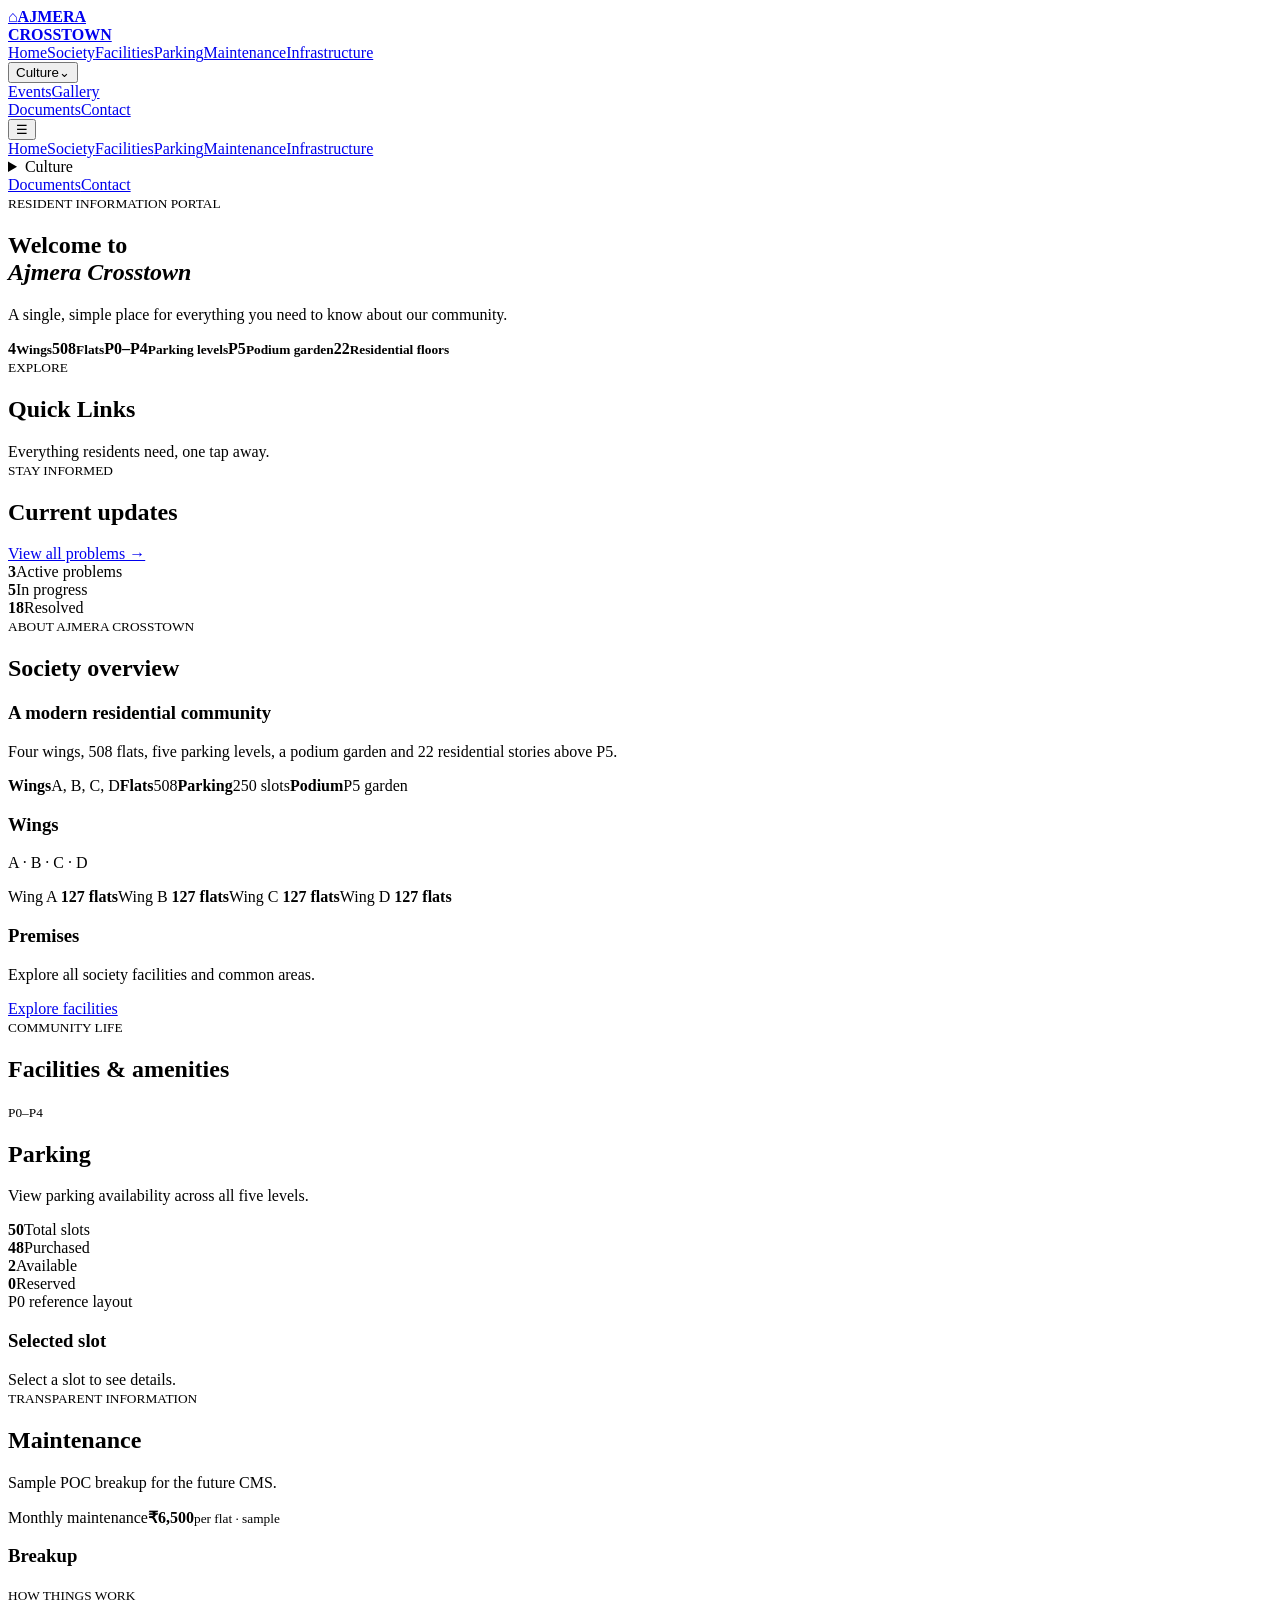
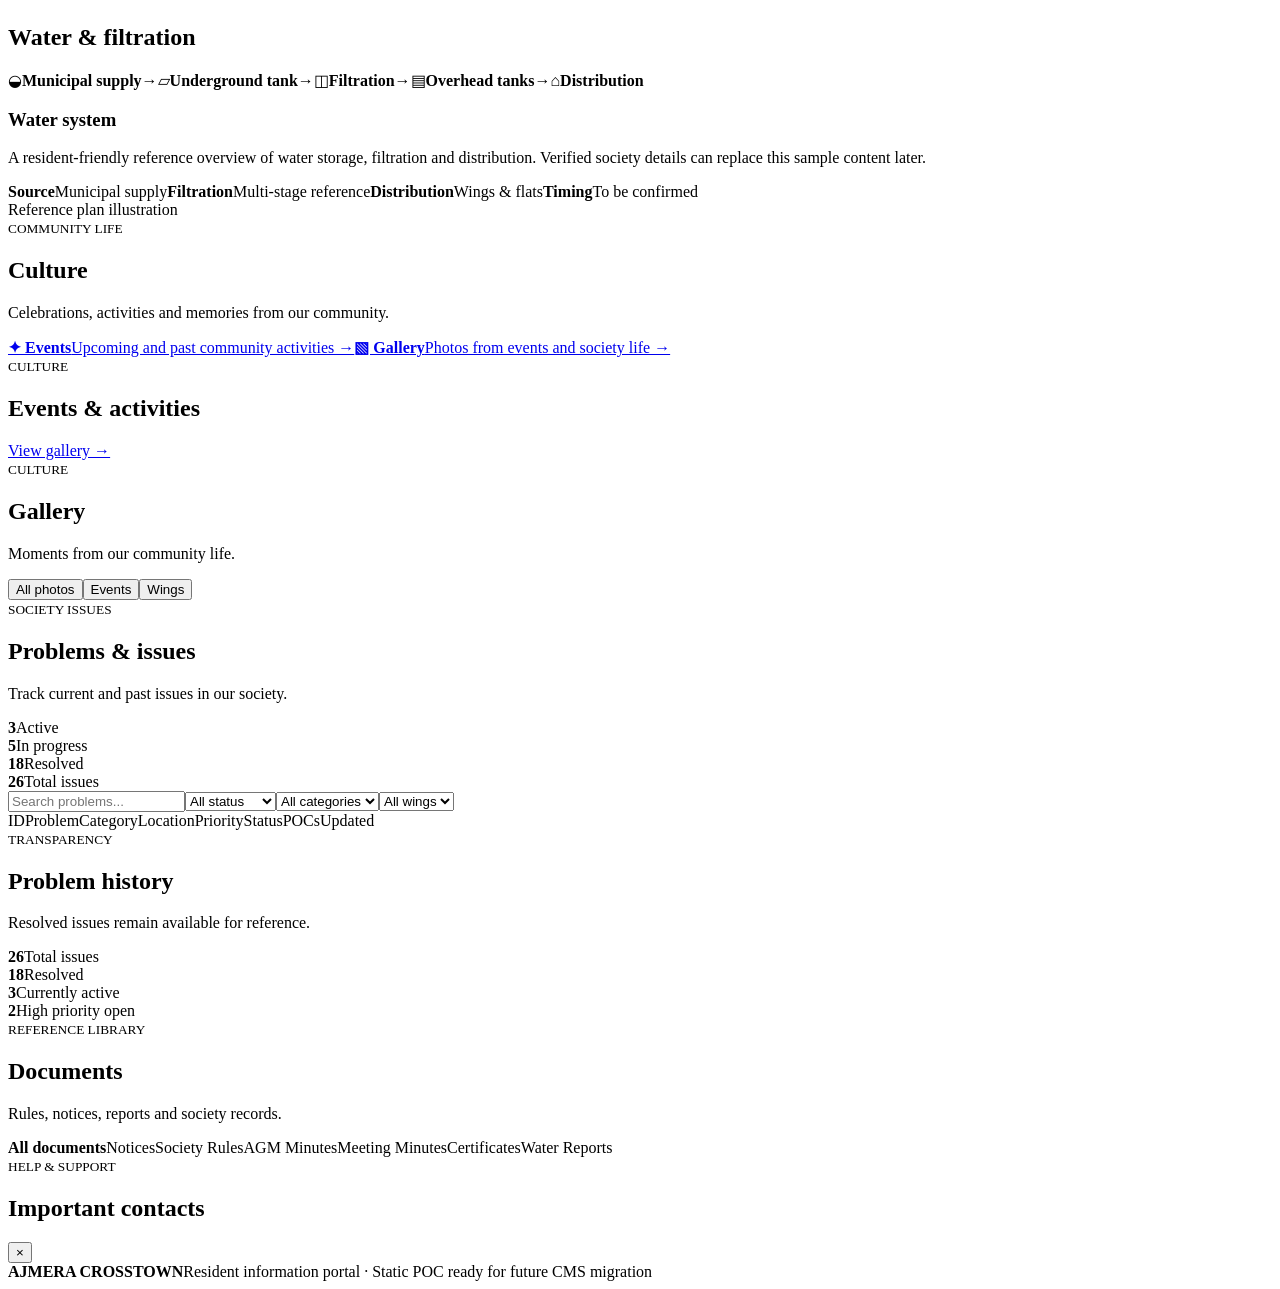
==== index.html @ e67a0674 "feat: add Ajmera Crosstown page structure" ====
<!doctype html><html lang="en"><head><meta charset="utf-8"><meta name="viewport" content="width=device-width,initial-scale=1"><meta name="theme-color" content="#173b73"><meta name="description" content="Ajmera Crosstown resident information portal"><link rel="manifest" href="manifest.webmanifest"><link rel="stylesheet" href="styles.css"><title>Ajmera Crosstown</title></head><body><header><div class="nav"><a class="brand" href="#home"><span>⌂</span><b>AJMERA<br><strong>CROSSTOWN</strong></b></a><nav><a href="#home">Home</a><a href="#society">Society</a><a href="#facilities">Facilities</a><a href="#parking">Parking</a><a href="#maintenance">Maintenance</a><a href="#infrastructure">Infrastructure</a><div class="drop"><button>Culture⌄</button><div><a href="#events">Events</a><a href="#gallery">Gallery</a></div></div><a href="#documents">Documents</a><a href="#contacts">Contact</a></nav><button id="installBtn" hidden>⇩</button><button id="menuBtn">☰</button></div><div id="mobileMenu" class="mobile"><a href="#home">Home</a><a href="#society">Society</a><a href="#facilities">Facilities</a><a href="#parking">Parking</a><a href="#maintenance">Maintenance</a><a href="#infrastructure">Infrastructure</a><details><summary>Culture</summary><a href="#events">Events</a><a href="#gallery">Gallery</a></details><a href="#documents">Documents</a><a href="#contacts">Contact</a></div></header><main><section id="home" class="hero wrap"><div><small>RESIDENT INFORMATION PORTAL</small><h1>Welcome to<br><em>Ajmera Crosstown</em></h1><p>A single, simple place for everything you need to know about our community.</p><div class="stats"><b>4<small>Wings</small></b><b>508<small>Flats</small></b><b>P0–P4<small>Parking levels</small></b><b>P5<small>Podium garden</small></b><b>22<small>Residential floors</small></b></div></div><div class="hero-art"><i></i><i></i><i></i></div></section><section class="wrap"><div class="head"><div><small>EXPLORE</small><h2>Quick Links</h2></div><span>Everything residents need, one tap away.</span></div><div id="quickLinks" class="grid4"></div></section><section class="wrap"><div class="head"><div><small>STAY INFORMED</small><h2>Current updates</h2></div><a href="#problems">View all problems →</a></div><div class="updates"><div class="summary"><div class="red"><b>3</b><span>Active problems</span></div><div class="amber"><b>5</b><span>In progress</span></div><div class="green"><b>18</b><span>Resolved</span></div></div><div id="homeUpdates"></div></div></section><section id="society" class="wrap"><div class="head"><div><small>ABOUT AJMERA CROSSTOWN</small><h2>Society overview</h2></div></div><div class="two"><article class="card big"><div class="building-art"><i></i><i></i><i></i></div><div><h3>A modern residential community</h3><p>Four wings, 508 flats, five parking levels, a podium garden and 22 residential stories above P5.</p><div class="facts"><span><b>Wings</b>A, B, C, D</span><span><b>Flats</b>508</span><span><b>Parking</b>250 slots</span><span><b>Podium</b>P5 garden</span></div></div></article><div class="stack"><article class="card"><h3>Wings</h3><p>A · B · C · D</p><div class="list"><span>Wing A <b>127 flats</b></span><span>Wing B <b>127 flats</b></span><span>Wing C <b>127 flats</b></span><span>Wing D <b>127 flats</b></span></div></article><article class="card"><h3>Premises</h3><p>Explore all society facilities and common areas.</p><a class="btn" href="#facilities">Explore facilities</a></article></div></div></section><section id="facilities" class="tint"><div class="wrap"><div class="head"><div><small>COMMUNITY LIFE</small><h2>Facilities & amenities</h2></div></div><div id="facilitiesGrid" class="grid4"></div></div></section><section id="parking" class="wrap"><div class="head"><div><small>P0–P4</small><h2>Parking</h2><p>View parking availability across all five levels.</p></div></div><div id="parkingTabs" class="tabs"></div><div class="parking-stats"><div><b>50</b><span>Total slots</span></div><div><b>48</b><span>Purchased</span></div><div><b>2</b><span>Available</span></div><div><b>0</b><span>Reserved</span></div></div><div class="parking"><div id="slotGrid" class="slots"></div><div class="stack"><div class="parking-map">P0 reference layout</div><article class="card"><h3>Selected slot</h3><div id="slotDetails">Select a slot to see details.</div></article></div></div></section><section id="maintenance" class="tint"><div class="wrap"><div class="head"><div><small>TRANSPARENT INFORMATION</small><h2>Maintenance</h2><p>Sample POC breakup for the future CMS.</p></div></div><div class="maintenance"><div class="total"><span>Monthly maintenance</span><b>₹6,500</b><small>per flat · sample</small></div><article class="card"><h3>Breakup</h3><div id="breakupList" class="list"></div></article></div></div></section><section id="infrastructure" class="wrap"><div class="head"><div><small>HOW THINGS WORK</small><h2>Water & filtration</h2></div></div><article class="card"><div class="flow"><span>◒<b>Municipal supply</b></span>→<span>▱<b>Underground tank</b></span>→<span>◫<b>Filtration</b></span>→<span>▤<b>Overhead tanks</b></span>→<span>⌂<b>Distribution</b></span></div><div class="system"><div><h3>Water system</h3><p>A resident-friendly reference overview of water storage, filtration and distribution. Verified society details can replace this sample content later.</p><div class="facts"><span><b>Source</b>Municipal supply</span><span><b>Filtration</b>Multi-stage reference</span><span><b>Distribution</b>Wings & flats</span><span><b>Timing</b>To be confirmed</span></div></div><div class="filter-art">Reference plan illustration</div></div></article></section><section id="culture" class="tint"><div class="wrap"><div class="head"><div><small>COMMUNITY LIFE</small><h2>Culture</h2><p>Celebrations, activities and memories from our community.</p></div></div><div class="culture"><a class="card" href="#events"><b>✦ Events</b><span>Upcoming and past community activities →</span></a><a class="card" href="#gallery"><b>▧ Gallery</b><span>Photos from events and society life →</span></a></div></div></section><section id="events" class="wrap"><div class="head"><div><small>CULTURE</small><h2>Events & activities</h2></div><a href="#gallery">View gallery →</a></div><div id="eventGrid" class="grid3"></div></section><section id="gallery" class="tint"><div class="wrap"><div class="head"><div><small>CULTURE</small><h2>Gallery</h2><p>Moments from our community life.</p></div></div><div class="tabs"><button class="active">All photos</button><button>Events</button><button>Wings</button></div><div id="galleryGrid" class="grid4"></div></div></section><section id="problems" class="wrap"><div class="head"><div><small>SOCIETY ISSUES</small><h2>Problems & issues</h2><p>Track current and past issues in our society.</p></div></div><div class="problem-stats"><div class="red"><b>3</b><span>Active</span></div><div class="amber"><b>5</b><span>In progress</span></div><div class="green"><b>18</b><span>Resolved</span></div><div class="blue"><b>26</b><span>Total issues</span></div></div><div class="filters"><input id="problemSearch" placeholder="Search problems..."><select id="statusFilter"><option>All status</option><option>Active</option><option>In Progress</option><option>Waiting</option><option>Resolved</option></select><select id="categoryFilter"><option>All categories</option><option>Water</option><option>Civil</option><option>Lift</option><option>Electrical</option><option>Garden</option><option>Facilities</option><option>Security</option><option>Cleaning</option><option>Fire Safety</option></select><select><option>All wings</option><option>Wing A</option><option>Wing B</option><option>Wing C</option><option>Wing D</option></select></div><div class="problem-table"><div class="table-head"><span>ID</span><span>Problem</span><span>Category</span><span>Location</span><span>Priority</span><span>Status</span><span>POCs</span><span>Updated</span></div><div id="problemRows"></div></div></section><section class="history"><div class="wrap"><small>TRANSPARENCY</small><h2>Problem history</h2><p>Resolved issues remain available for reference.</p><div class="history-grid"><div><b>26</b><span>Total issues</span></div><div><b>18</b><span>Resolved</span></div><div><b>3</b><span>Currently active</span></div><div><b>2</b><span>High priority open</span></div></div></div></section><section id="documents" class="tint"><div class="wrap"><div class="head"><div><small>REFERENCE LIBRARY</small><h2>Documents</h2><p>Rules, notices, reports and society records.</p></div></div><div class="docs"><aside class="card"><b>All documents</b><span>Notices</span><span>Society Rules</span><span>AGM Minutes</span><span>Meeting Minutes</span><span>Certificates</span><span>Water Reports</span></aside><div id="docList" class="card"></div></div></div></section><section id="contacts" class="wrap"><div class="head"><div><small>HELP & SUPPORT</small><h2>Important contacts</h2></div></div><div id="contactGrid" class="grid3"></div></section></main><div id="problemModal" class="modal"><div class="modal-card"><button id="modalClose">×</button><div id="modalContent"></div></div></div><footer><b>AJMERA CROSSTOWN</b><span>Resident information portal · Static POC ready for future CMS migration</span></footer><script src="data.js"></script><script src="app.js"></script></body></html>
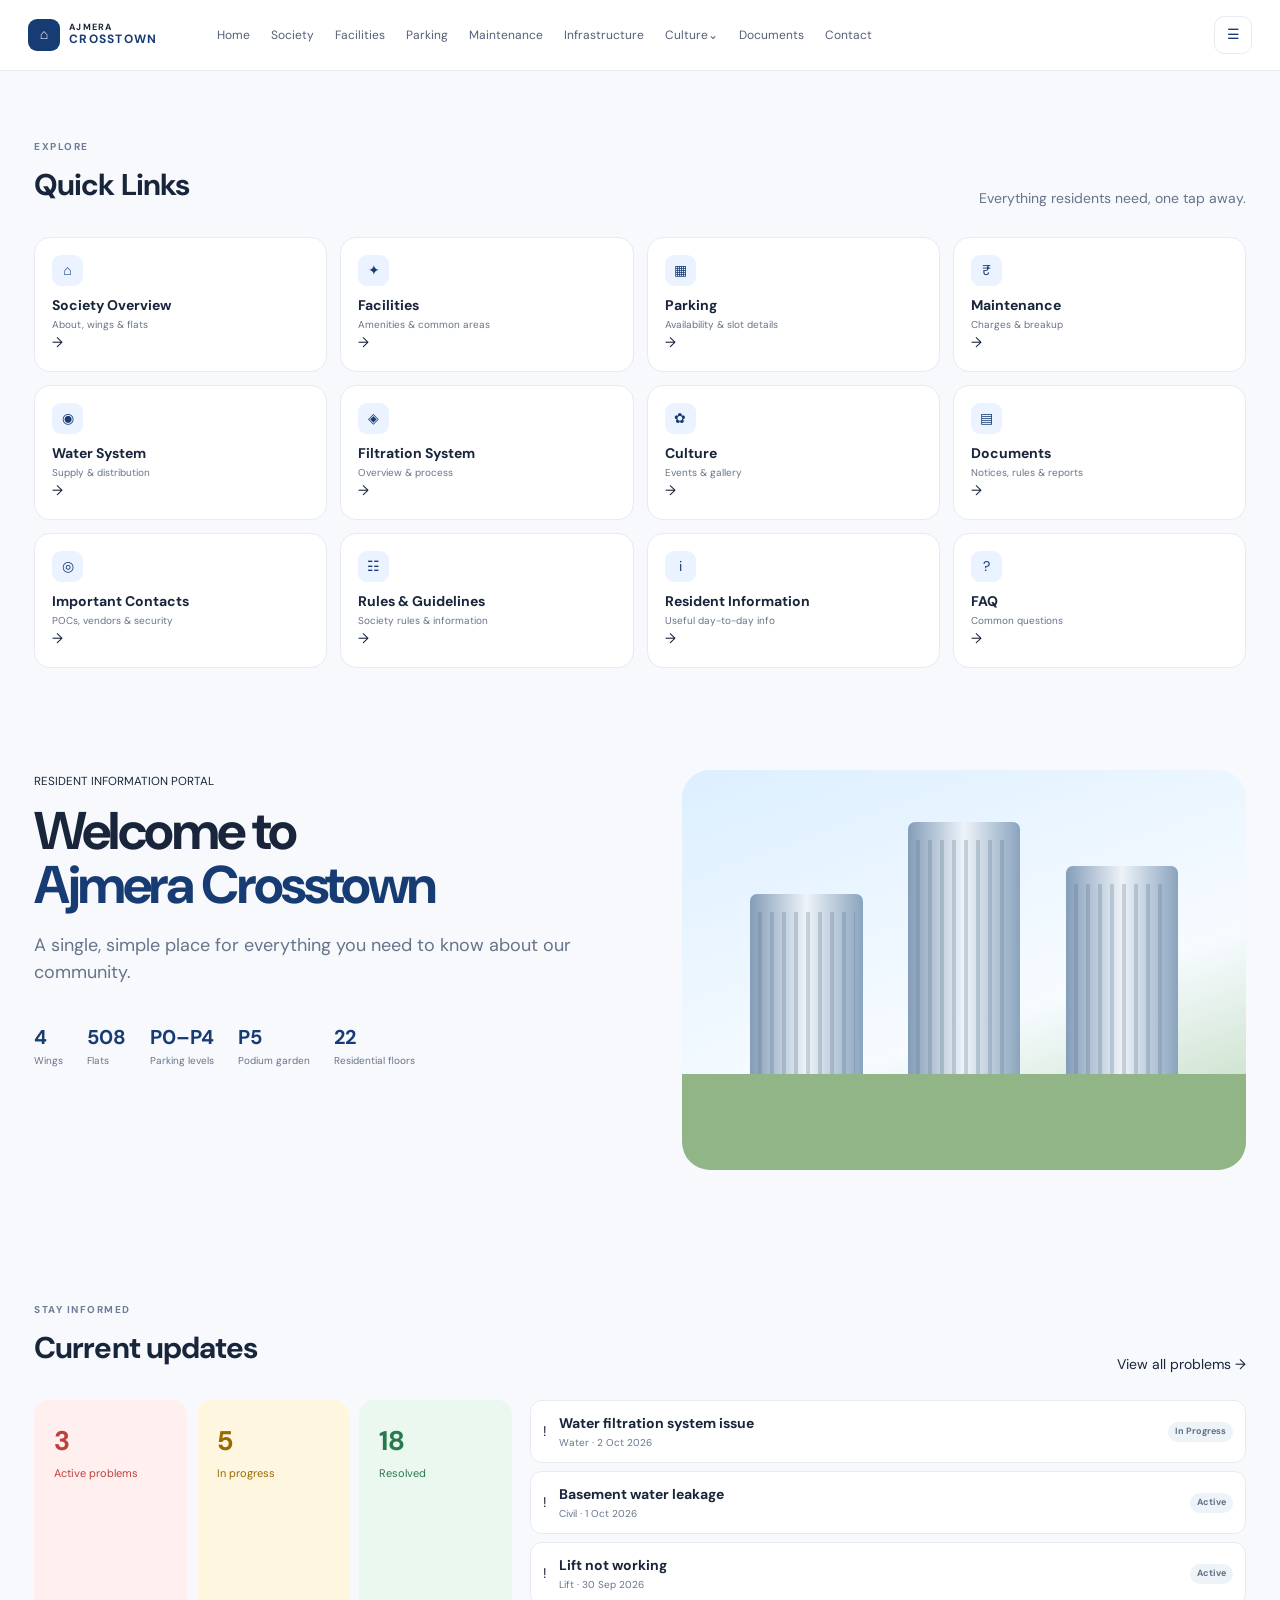
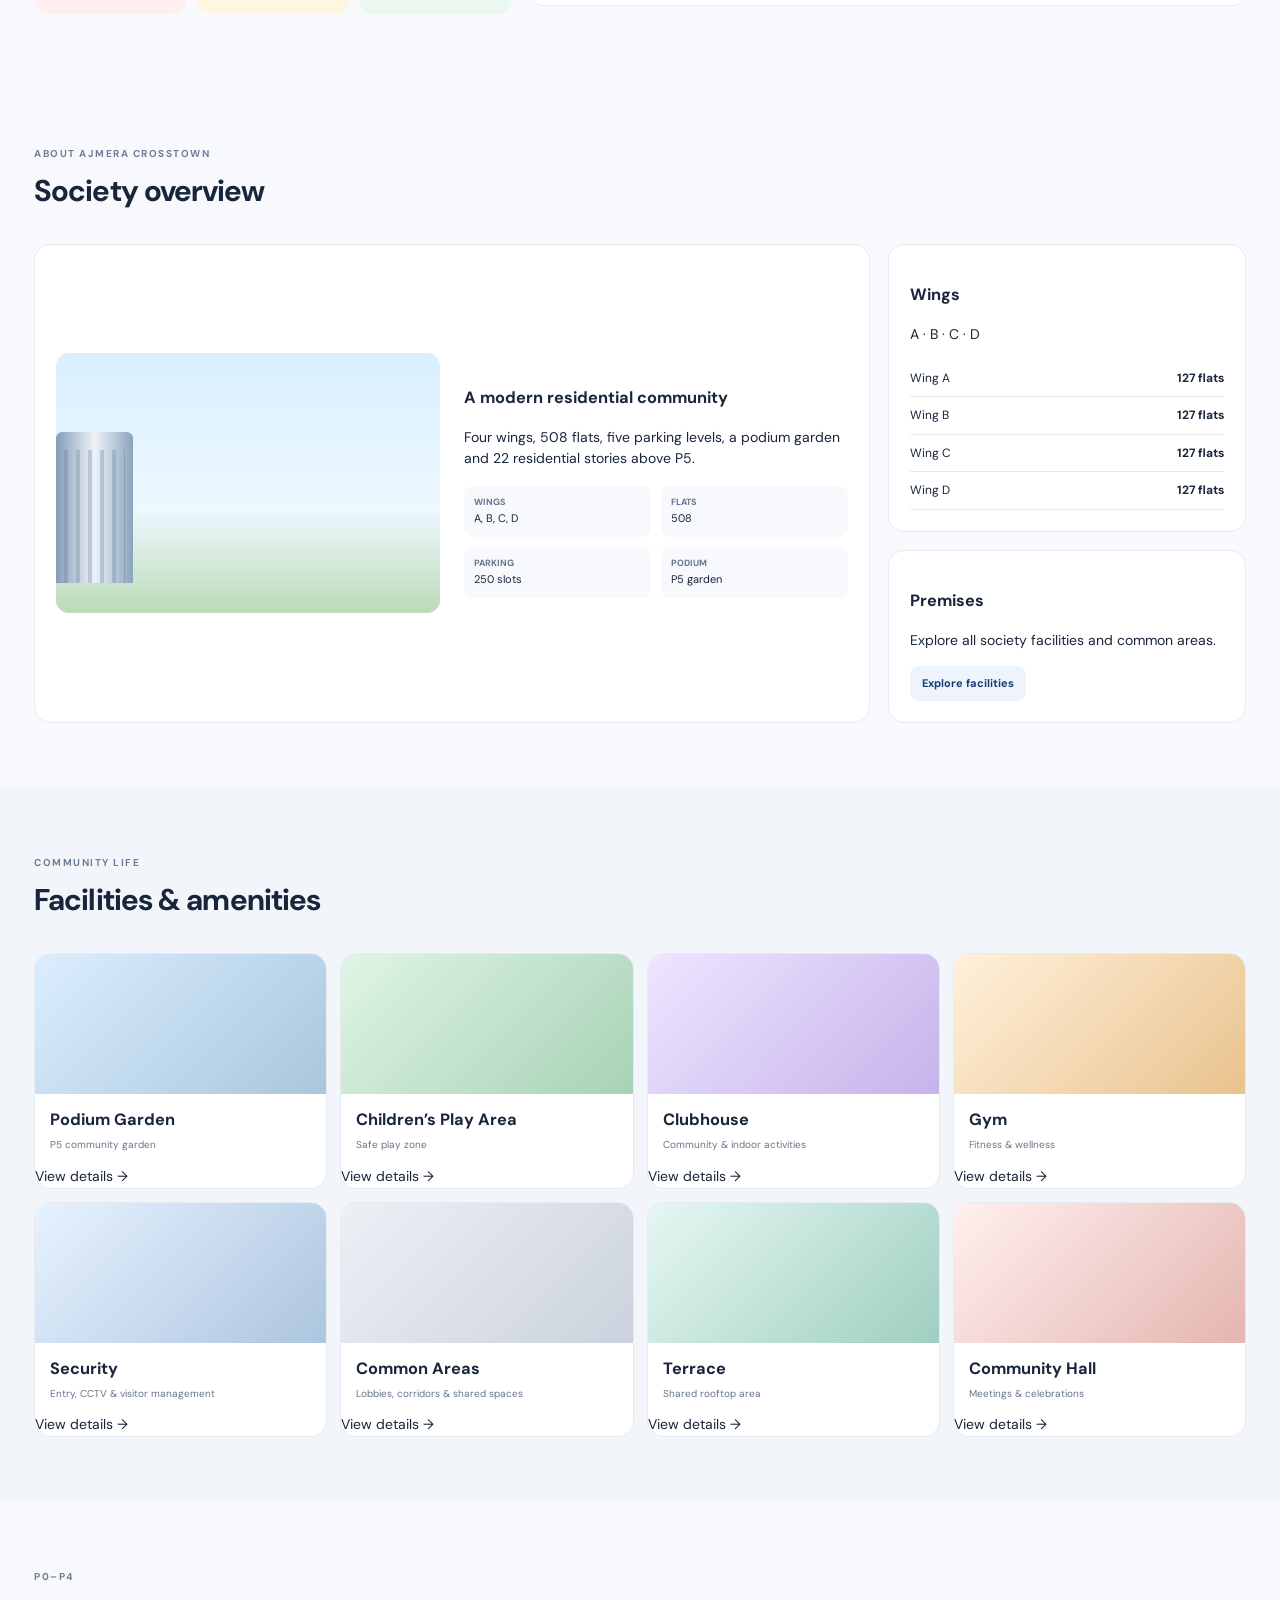
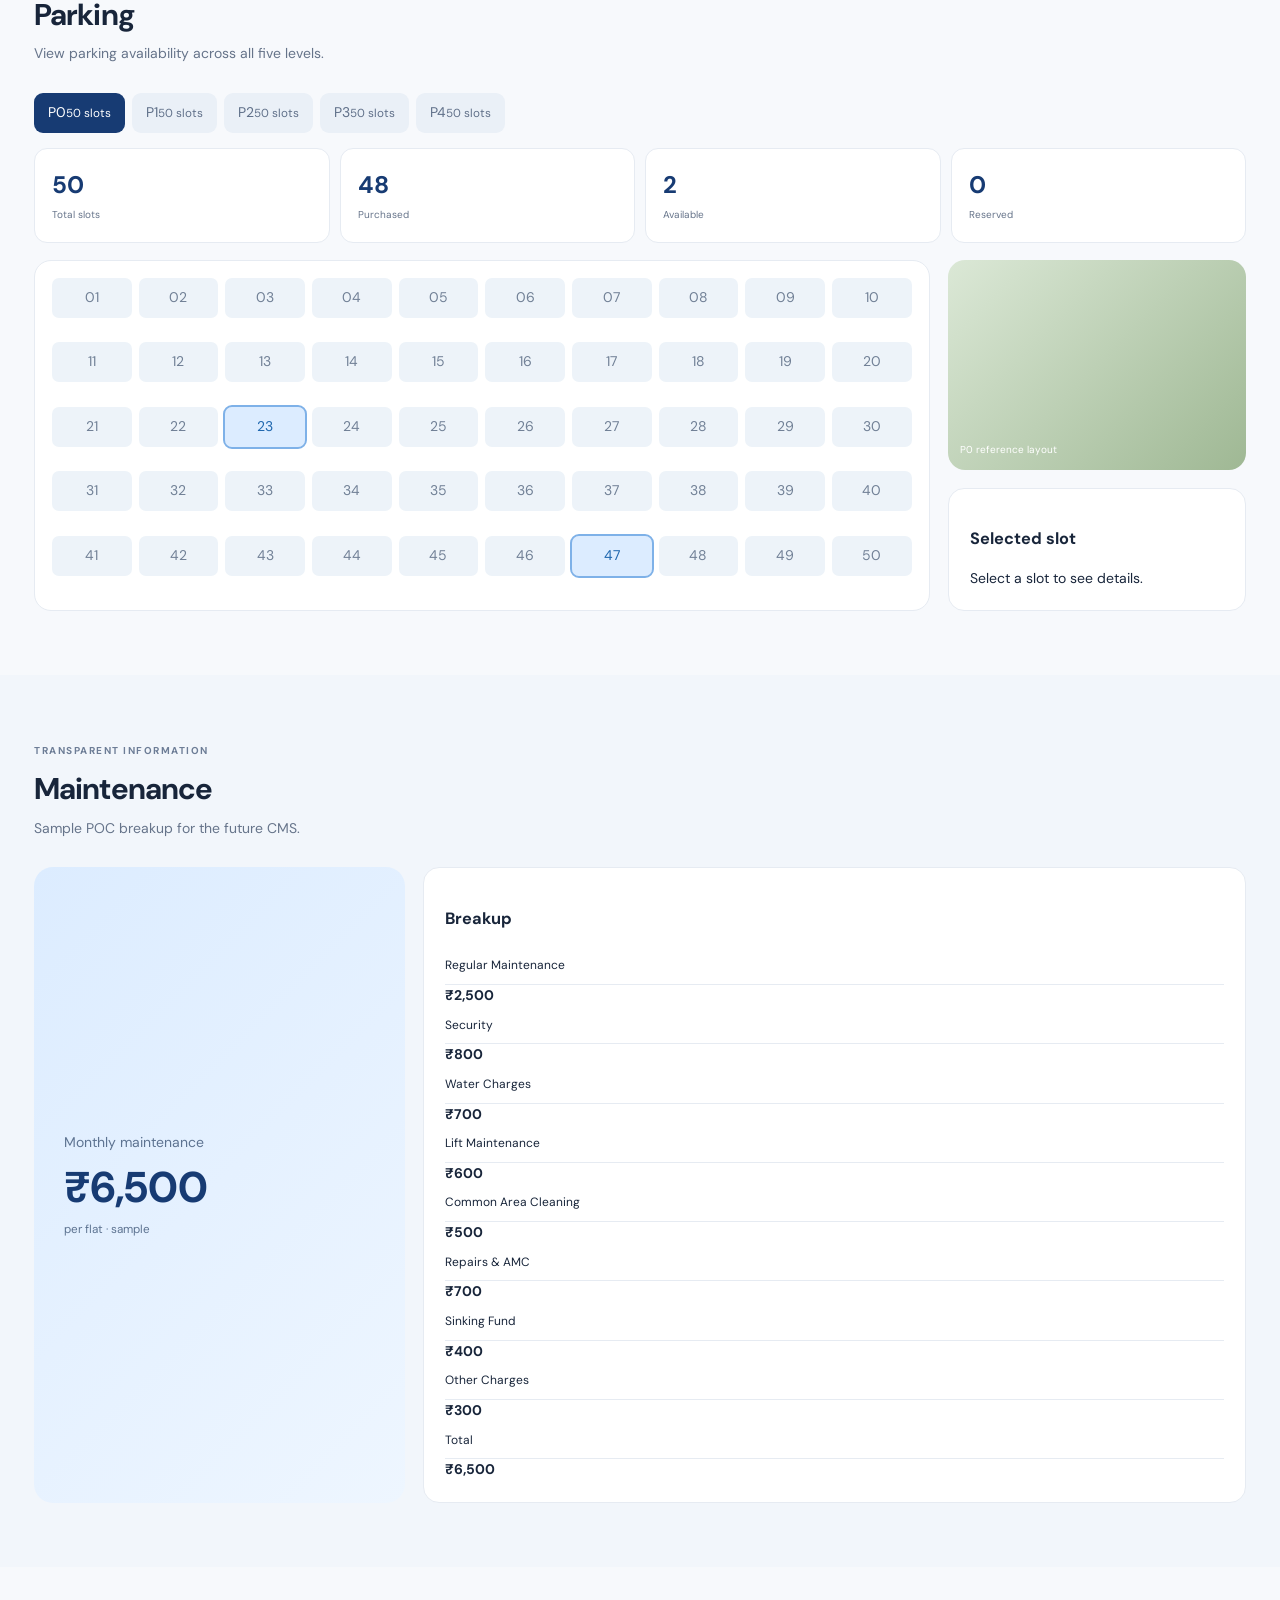
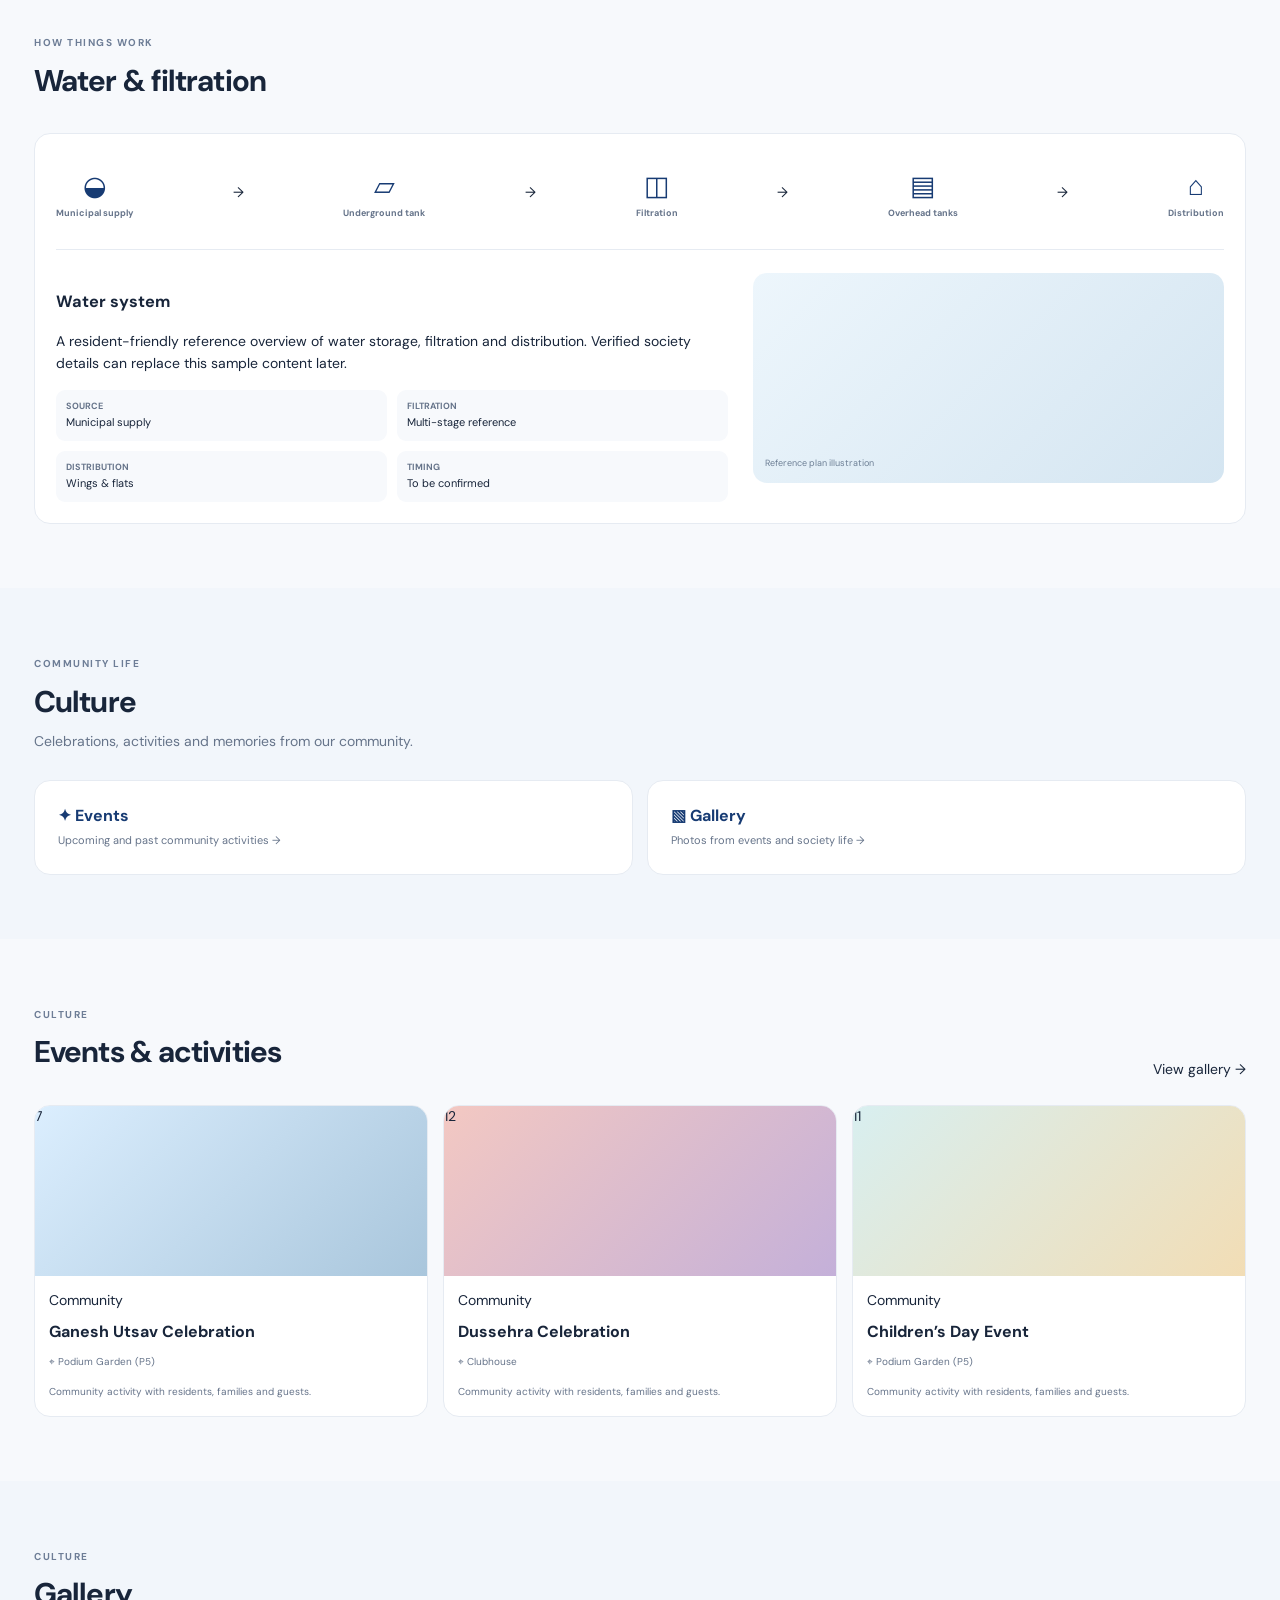
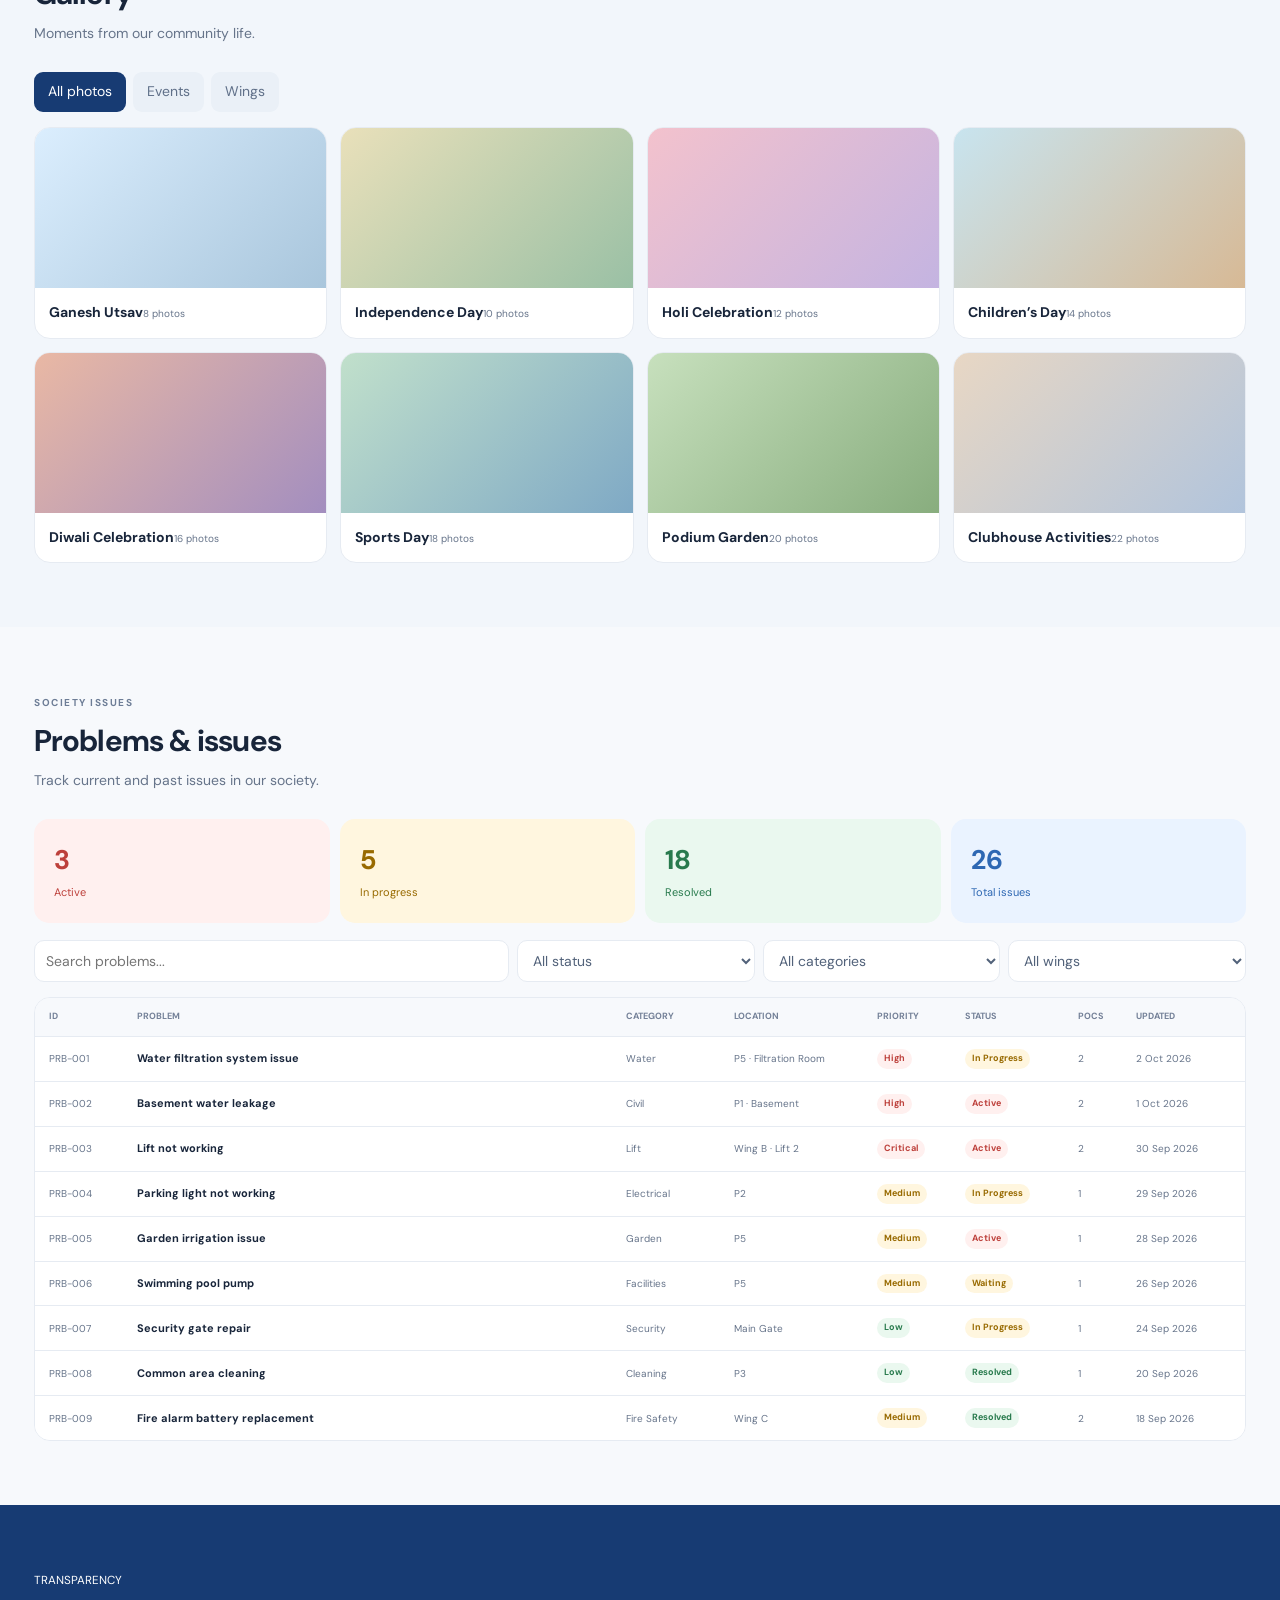
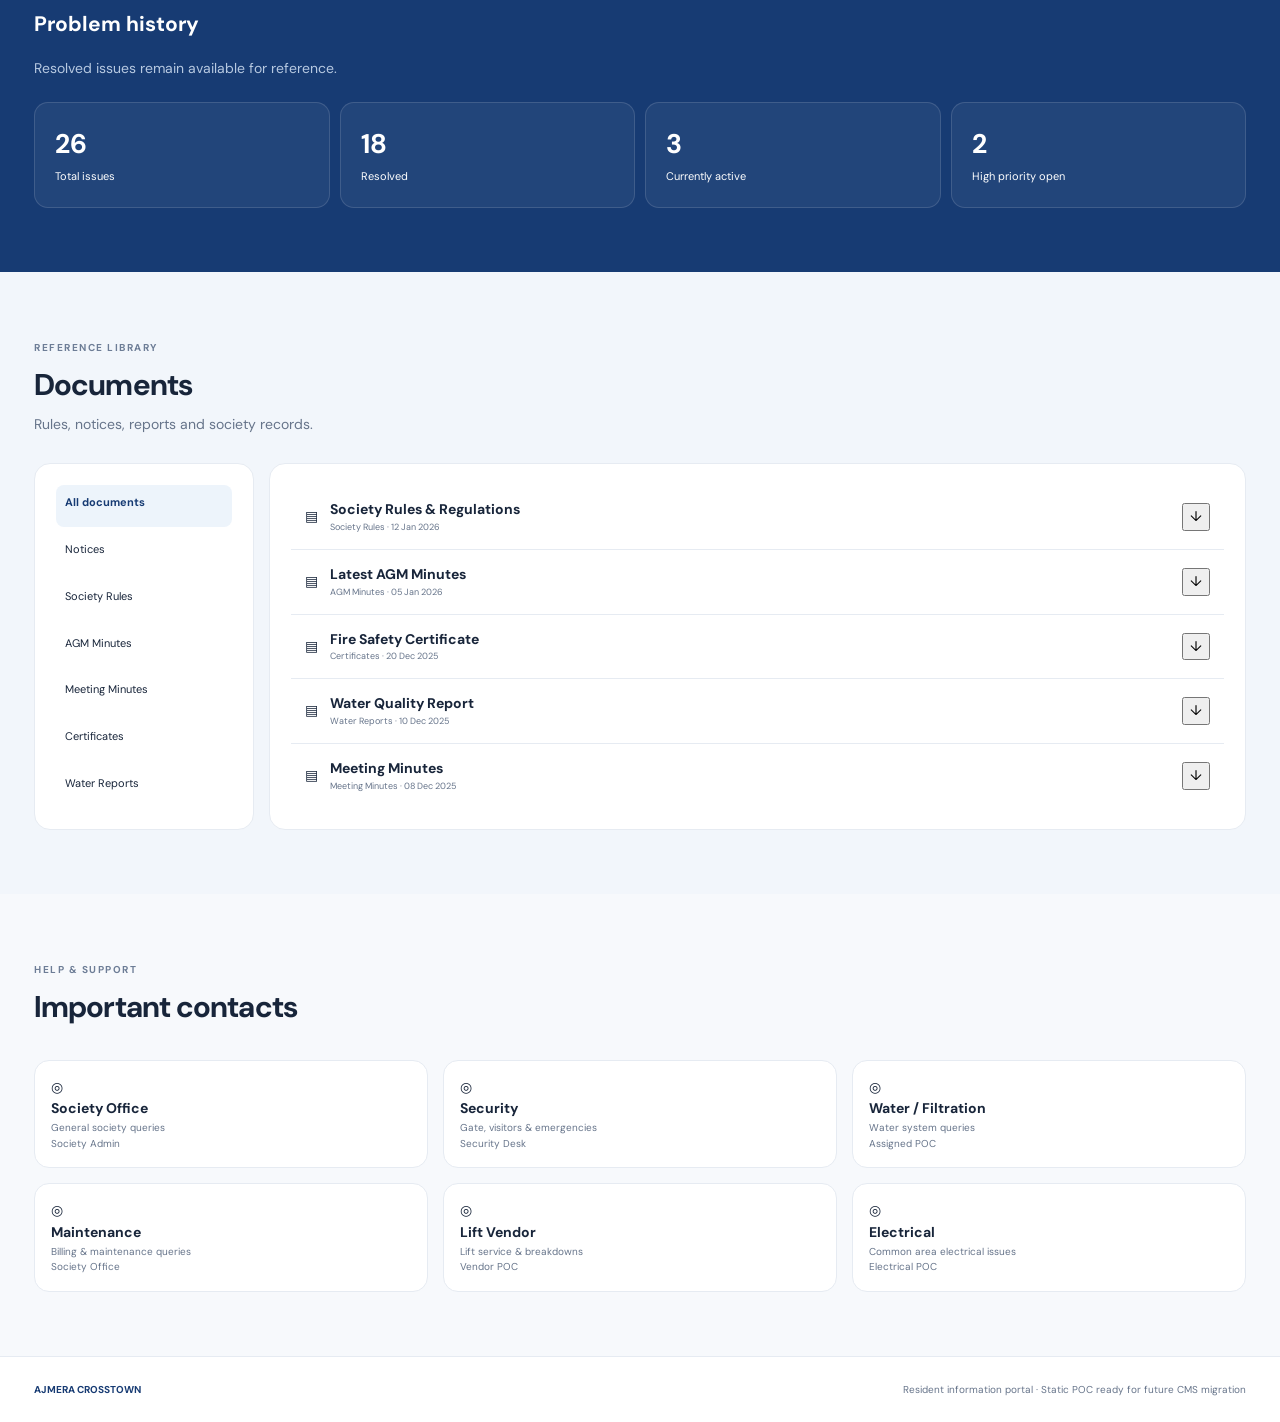
==== commit f4f960fb: "fix: align homepage order with approved wireframe" ====
--- a/index.html
+++ b/index.html
@@ -1 +1 @@
-<!doctype html><html lang="en"><head><meta charset="utf-8"><meta name="viewport" content="width=device-width,initial-scale=1"><meta name="theme-color" content="#173b73"><meta name="description" content="Ajmera Crosstown resident information portal"><link rel="manifest" href="manifest.webmanifest"><link rel="stylesheet" href="styles.css"><title>Ajmera Crosstown</title></head><body><header><div class="nav"><a class="brand" href="#home"><span>⌂</span><b>AJMERA<br><strong>CROSSTOWN</strong></b></a><nav><a href="#home">Home</a><a href="#society">Society</a><a href="#facilities">Facilities</a><a href="#parking">Parking</a><a href="#maintenance">Maintenance</a><a href="#infrastructure">Infrastructure</a><div class="drop"><button>Culture⌄</button><div><a href="#events">Events</a><a href="#gallery">Gallery</a></div></div><a href="#documents">Documents</a><a href="#contacts">Contact</a></nav><button id="installBtn" hidden>⇩</button><button id="menuBtn">☰</button></div><div id="mobileMenu" class="mobile"><a href="#home">Home</a><a href="#society">Society</a><a href="#facilities">Facilities</a><a href="#parking">Parking</a><a href="#maintenance">Maintenance</a><a href="#infrastructure">Infrastructure</a><details><summary>Culture</summary><a href="#events">Events</a><a href="#gallery">Gallery</a></details><a href="#documents">Documents</a><a href="#contacts">Contact</a></div></header><main><section id="home" class="hero wrap"><div><small>RESIDENT INFORMATION PORTAL</small><h1>Welcome to<br><em>Ajmera Crosstown</em></h1><p>A single, simple place for everything you need to know about our community.</p><div class="stats"><b>4<small>Wings</small></b><b>508<small>Flats</small></b><b>P0–P4<small>Parking levels</small></b><b>P5<small>Podium garden</small></b><b>22<small>Residential floors</small></b></div></div><div class="hero-art"><i></i><i></i><i></i></div></section><section class="wrap"><div class="head"><div><small>EXPLORE</small><h2>Quick Links</h2></div><span>Everything residents need, one tap away.</span></div><div id="quickLinks" class="grid4"></div></section><section class="wrap"><div class="head"><div><small>STAY INFORMED</small><h2>Current updates</h2></div><a href="#problems">View all problems →</a></div><div class="updates"><div class="summary"><div class="red"><b>3</b><span>Active problems</span></div><div class="amber"><b>5</b><span>In progress</span></div><div class="green"><b>18</b><span>Resolved</span></div></div><div id="homeUpdates"></div></div></section><section id="society" class="wrap"><div class="head"><div><small>ABOUT AJMERA CROSSTOWN</small><h2>Society overview</h2></div></div><div class="two"><article class="card big"><div class="building-art"><i></i><i></i><i></i></div><div><h3>A modern residential community</h3><p>Four wings, 508 flats, five parking levels, a podium garden and 22 residential stories above P5.</p><div class="facts"><span><b>Wings</b>A, B, C, D</span><span><b>Flats</b>508</span><span><b>Parking</b>250 slots</span><span><b>Podium</b>P5 garden</span></div></div></article><div class="stack"><article class="card"><h3>Wings</h3><p>A · B · C · D</p><div class="list"><span>Wing A <b>127 flats</b></span><span>Wing B <b>127 flats</b></span><span>Wing C <b>127 flats</b></span><span>Wing D <b>127 flats</b></span></div></article><article class="card"><h3>Premises</h3><p>Explore all society facilities and common areas.</p><a class="btn" href="#facilities">Explore facilities</a></article></div></div></section><section id="facilities" class="tint"><div class="wrap"><div class="head"><div><small>COMMUNITY LIFE</small><h2>Facilities & amenities</h2></div></div><div id="facilitiesGrid" class="grid4"></div></div></section><section id="parking" class="wrap"><div class="head"><div><small>P0–P4</small><h2>Parking</h2><p>View parking availability across all five levels.</p></div></div><div id="parkingTabs" class="tabs"></div><div class="parking-stats"><div><b>50</b><span>Total slots</span></div><div><b>48</b><span>Purchased</span></div><div><b>2</b><span>Available</span></div><div><b>0</b><span>Reserved</span></div></div><div class="parking"><div id="slotGrid" class="slots"></div><div class="stack"><div class="parking-map">P0 reference layout</div><article class="card"><h3>Selected slot</h3><div id="slotDetails">Select a slot to see details.</div></article></div></div></section><section id="maintenance" class="tint"><div class="wrap"><div class="head"><div><small>TRANSPARENT INFORMATION</small><h2>Maintenance</h2><p>Sample POC breakup for the future CMS.</p></div></div><div class="maintenance"><div class="total"><span>Monthly maintenance</span><b>₹6,500</b><small>per flat · sample</small></div><article class="card"><h3>Breakup</h3><div id="breakupList" class="list"></div></article></div></div></section><section id="infrastructure" class="wrap"><div class="head"><div><small>HOW THINGS WORK</small><h2>Water & filtration</h2></div></div><article class="card"><div class="flow"><span>◒<b>Municipal supply</b></span>→<span>▱<b>Underground tank</b></span>→<span>◫<b>Filtration</b></span>→<span>▤<b>Overhead tanks</b></span>→<span>⌂<b>Distribution</b></span></div><div class="system"><div><h3>Water system</h3><p>A resident-friendly reference overview of water storage, filtration and distribution. Verified society details can replace this sample content later.</p><div class="facts"><span><b>Source</b>Municipal supply</span><span><b>Filtration</b>Multi-stage reference</span><span><b>Distribution</b>Wings & flats</span><span><b>Timing</b>To be confirmed</span></div></div><div class="filter-art">Reference plan illustration</div></div></article></section><section id="culture" class="tint"><div class="wrap"><div class="head"><div><small>COMMUNITY LIFE</small><h2>Culture</h2><p>Celebrations, activities and memories from our community.</p></div></div><div class="culture"><a class="card" href="#events"><b>✦ Events</b><span>Upcoming and past community activities →</span></a><a class="card" href="#gallery"><b>▧ Gallery</b><span>Photos from events and society life →</span></a></div></div></section><section id="events" class="wrap"><div class="head"><div><small>CULTURE</small><h2>Events & activities</h2></div><a href="#gallery">View gallery →</a></div><div id="eventGrid" class="grid3"></div></section><section id="gallery" class="tint"><div class="wrap"><div class="head"><div><small>CULTURE</small><h2>Gallery</h2><p>Moments from our community life.</p></div></div><div class="tabs"><button class="active">All photos</button><button>Events</button><button>Wings</button></div><div id="galleryGrid" class="grid4"></div></div></section><section id="problems" class="wrap"><div class="head"><div><small>SOCIETY ISSUES</small><h2>Problems & issues</h2><p>Track current and past issues in our society.</p></div></div><div class="problem-stats"><div class="red"><b>3</b><span>Active</span></div><div class="amber"><b>5</b><span>In progress</span></div><div class="green"><b>18</b><span>Resolved</span></div><div class="blue"><b>26</b><span>Total issues</span></div></div><div class="filters"><input id="problemSearch" placeholder="Search problems..."><select id="statusFilter"><option>All status</option><option>Active</option><option>In Progress</option><option>Waiting</option><option>Resolved</option></select><select id="categoryFilter"><option>All categories</option><option>Water</option><option>Civil</option><option>Lift</option><option>Electrical</option><option>Garden</option><option>Facilities</option><option>Security</option><option>Cleaning</option><option>Fire Safety</option></select><select><option>All wings</option><option>Wing A</option><option>Wing B</option><option>Wing C</option><option>Wing D</option></select></div><div class="problem-table"><div class="table-head"><span>ID</span><span>Problem</span><span>Category</span><span>Location</span><span>Priority</span><span>Status</span><span>POCs</span><span>Updated</span></div><div id="problemRows"></div></div></section><section class="history"><div class="wrap"><small>TRANSPARENCY</small><h2>Problem history</h2><p>Resolved issues remain available for reference.</p><div class="history-grid"><div><b>26</b><span>Total issues</span></div><div><b>18</b><span>Resolved</span></div><div><b>3</b><span>Currently active</span></div><div><b>2</b><span>High priority open</span></div></div></div></section><section id="documents" class="tint"><div class="wrap"><div class="head"><div><small>REFERENCE LIBRARY</small><h2>Documents</h2><p>Rules, notices, reports and society records.</p></div></div><div class="docs"><aside class="card"><b>All documents</b><span>Notices</span><span>Society Rules</span><span>AGM Minutes</span><span>Meeting Minutes</span><span>Certificates</span><span>Water Reports</span></aside><div id="docList" class="card"></div></div></div></section><section id="contacts" class="wrap"><div class="head"><div><small>HELP & SUPPORT</small><h2>Important contacts</h2></div></div><div id="contactGrid" class="grid3"></div></section></main><div id="problemModal" class="modal"><div class="modal-card"><button id="modalClose">×</button><div id="modalContent"></div></div></div><footer><b>AJMERA CROSSTOWN</b><span>Resident information portal · Static POC ready for future CMS migration</span></footer><script src="data.js"></script><script src="app.js"></script></body></html>+<!doctype html><html lang="en"><head><meta charset="utf-8"><meta name="viewport" content="width=device-width,initial-scale=1"><meta name="theme-color" content="#173b73"><meta name="description" content="Ajmera Crosstown resident information portal"><link rel="manifest" href="manifest.webmanifest"><link rel="stylesheet" href="styles.css"><title>Ajmera Crosstown</title></head><body><header><div class="nav"><a class="brand" href="#home"><span>⌂</span><b>AJMERA<br><strong>CROSSTOWN</strong></b></a><nav><a href="#home">Home</a><a href="#society">Society</a><a href="#facilities">Facilities</a><a href="#parking">Parking</a><a href="#maintenance">Maintenance</a><a href="#infrastructure">Infrastructure</a><div class="drop"><button>Culture⌄</button><div><a href="#events">Events</a><a href="#gallery">Gallery</a></div></div><a href="#documents">Documents</a><a href="#contacts">Contact</a></nav><button id="installBtn" hidden>⇩</button><button id="menuBtn">☰</button></div><div id="mobileMenu" class="mobile"><a href="#home">Home</a><a href="#society">Society</a><a href="#facilities">Facilities</a><a href="#parking">Parking</a><a href="#maintenance">Maintenance</a><a href="#infrastructure">Infrastructure</a><details><summary>Culture</summary><a href="#events">Events</a><a href="#gallery">Gallery</a></details><a href="#documents">Documents</a><a href="#contacts">Contact</a></div></header><main><section class="wrap"><div class="head"><div><small>EXPLORE</small><h2>Quick Links</h2></div><span>Everything residents need, one tap away.</span></div><div id="quickLinks" class="grid4"></div></section><section id="home" class="hero wrap"><div><small>RESIDENT INFORMATION PORTAL</small><h1>Welcome to<br><em>Ajmera Crosstown</em></h1><p>A single, simple place for everything you need to know about our community.</p><div class="stats"><b>4<small>Wings</small></b><b>508<small>Flats</small></b><b>P0–P4<small>Parking levels</small></b><b>P5<small>Podium garden</small></b><b>22<small>Residential floors</small></b></div></div><div class="hero-art"><i></i><i></i><i></i></div></section><section class="wrap"><div class="head"><div><small>STAY INFORMED</small><h2>Current updates</h2></div><a href="#problems">View all problems →</a></div><div class="updates"><div class="summary"><div class="red"><b>3</b><span>Active problems</span></div><div class="amber"><b>5</b><span>In progress</span></div><div class="green"><b>18</b><span>Resolved</span></div></div><div id="homeUpdates"></div></div></section><section id="society" class="wrap"><div class="head"><div><small>ABOUT AJMERA CROSSTOWN</small><h2>Society overview</h2></div></div><div class="two"><article class="card big"><div class="building-art"><i></i><i></i><i></i></div><div><h3>A modern residential community</h3><p>Four wings, 508 flats, five parking levels, a podium garden and 22 residential stories above P5.</p><div class="facts"><span><b>Wings</b>A, B, C, D</span><span><b>Flats</b>508</span><span><b>Parking</b>250 slots</span><span><b>Podium</b>P5 garden</span></div></div></article><div class="stack"><article class="card"><h3>Wings</h3><p>A · B · C · D</p><div class="list"><span>Wing A <b>127 flats</b></span><span>Wing B <b>127 flats</b></span><span>Wing C <b>127 flats</b></span><span>Wing D <b>127 flats</b></span></div></article><article class="card"><h3>Premises</h3><p>Explore all society facilities and common areas.</p><a class="btn" href="#facilities">Explore facilities</a></article></div></div></section><section id="facilities" class="tint"><div class="wrap"><div class="head"><div><small>COMMUNITY LIFE</small><h2>Facilities & amenities</h2></div></div><div id="facilitiesGrid" class="grid4"></div></div></section><section id="parking" class="wrap"><div class="head"><div><small>P0–P4</small><h2>Parking</h2><p>View parking availability across all five levels.</p></div></div><div id="parkingTabs" class="tabs"></div><div class="parking-stats"><div><b>50</b><span>Total slots</span></div><div><b>48</b><span>Purchased</span></div><div><b>2</b><span>Available</span></div><div><b>0</b><span>Reserved</span></div></div><div class="parking"><div id="slotGrid" class="slots"></div><div class="stack"><div class="parking-map">P0 reference layout</div><article class="card"><h3>Selected slot</h3><div id="slotDetails">Select a slot to see details.</div></article></div></div></section><section id="maintenance" class="tint"><div class="wrap"><div class="head"><div><small>TRANSPARENT INFORMATION</small><h2>Maintenance</h2><p>Sample POC breakup for the future CMS.</p></div></div><div class="maintenance"><div class="total"><span>Monthly maintenance</span><b>₹6,500</b><small>per flat · sample</small></div><article class="card"><h3>Breakup</h3><div id="breakupList" class="list"></div></article></div></div></section><section id="infrastructure" class="wrap"><div class="head"><div><small>HOW THINGS WORK</small><h2>Water & filtration</h2></div></div><article class="card"><div class="flow"><span>◒<b>Municipal supply</b></span>→<span>▱<b>Underground tank</b></span>→<span>◫<b>Filtration</b></span>→<span>▤<b>Overhead tanks</b></span>→<span>⌂<b>Distribution</b></span></div><div class="system"><div><h3>Water system</h3><p>A resident-friendly reference overview of water storage, filtration and distribution. Verified society details can replace this sample content later.</p><div class="facts"><span><b>Source</b>Municipal supply</span><span><b>Filtration</b>Multi-stage reference</span><span><b>Distribution</b>Wings & flats</span><span><b>Timing</b>To be confirmed</span></div></div><div class="filter-art">Reference plan illustration</div></div></article></section><section id="culture" class="tint"><div class="wrap"><div class="head"><div><small>COMMUNITY LIFE</small><h2>Culture</h2><p>Celebrations, activities and memories from our community.</p></div></div><div class="culture"><a class="card" href="#events"><b>✦ Events</b><span>Upcoming and past community activities →</span></a><a class="card" href="#gallery"><b>▧ Gallery</b><span>Photos from events and society life →</span></a></div></div></section><section id="events" class="wrap"><div class="head"><div><small>CULTURE</small><h2>Events & activities</h2></div><a href="#gallery">View gallery →</a></div><div id="eventGrid" class="grid3"></div></section><section id="gallery" class="tint"><div class="wrap"><div class="head"><div><small>CULTURE</small><h2>Gallery</h2><p>Moments from our community life.</p></div></div><div class="tabs"><button class="active">All photos</button><button>Events</button><button>Wings</button></div><div id="galleryGrid" class="grid4"></div></div></section><section id="problems" class="wrap"><div class="head"><div><small>SOCIETY ISSUES</small><h2>Problems & issues</h2><p>Track current and past issues in our society.</p></div></div><div class="problem-stats"><div class="red"><b>3</b><span>Active</span></div><div class="amber"><b>5</b><span>In progress</span></div><div class="green"><b>18</b><span>Resolved</span></div><div class="blue"><b>26</b><span>Total issues</span></div></div><div class="filters"><input id="problemSearch" placeholder="Search problems..."><select id="statusFilter"><option>All status</option><option>Active</option><option>In Progress</option><option>Waiting</option><option>Resolved</option></select><select id="categoryFilter"><option>All categories</option><option>Water</option><option>Civil</option><option>Lift</option><option>Electrical</option><option>Garden</option><option>Facilities</option><option>Security</option><option>Cleaning</option><option>Fire Safety</option></select><select id="wingFilter"><option>All wings</option><option>Wing A</option><option>Wing B</option><option>Wing C</option><option>Wing D</option></select></div><div class="problem-table"><div class="table-head"><span>ID</span><span>Problem</span><span>Category</span><span>Location</span><span>Priority</span><span>Status</span><span>POCs</span><span>Updated</span></div><div id="problemRows"></div></div></section><section class="history"><div class="wrap"><small>TRANSPARENCY</small><h2>Problem history</h2><p>Resolved issues remain available for reference.</p><div class="history-grid"><div><b>26</b><span>Total issues</span></div><div><b>18</b><span>Resolved</span></div><div><b>3</b><span>Currently active</span></div><div><b>2</b><span>High priority open</span></div></div></div></section><section id="documents" class="tint"><div class="wrap"><div class="head"><div><small>REFERENCE LIBRARY</small><h2>Documents</h2><p>Rules, notices, reports and society records.</p></div></div><div class="docs"><aside class="card"><b>All documents</b><span>Notices</span><span>Society Rules</span><span>AGM Minutes</span><span>Meeting Minutes</span><span>Certificates</span><span>Water Reports</span></aside><div id="docList" class="card"></div></div></div></section><section id="contacts" class="wrap"><div class="head"><div><small>HELP & SUPPORT</small><h2>Important contacts</h2></div></div><div id="contactGrid" class="grid3"></div></section></main><div id="problemModal" class="modal"><div class="modal-card"><button id="modalClose">×</button><div id="modalContent"></div></div></div><footer><b>AJMERA CROSSTOWN</b><span>Resident information portal · Static POC ready for future CMS migration</span></footer><script src="data.js"></script><script src="app.js"></script></body></html>
--- a/styles.css
+++ b/styles.css
@@ -0,0 +1 @@
+@import url("https://fonts.googleapis.com/css2?family=DM+Sans:wght@400;500;600;700&display=swap");:root{--n:#173b73;--i:#18253a;--m:#66748a;--l:#e6ebf2;--bg:#f7f9fc;--b:#fff;--blue:#eaf3ff;--green:#eaf8ef;--amber:#fff6df;--red:#fff0ef;--purple:#f2efff;--shadow:0 14px 40px rgba(31,52,83,.08)}*{box-sizing:border-box}html{scroll-behavior:smooth}body{margin:0;background:var(--bg);color:var(--i);font:14px/1.55 "DM Sans",sans-serif}a{text-decoration:none;color:inherit}button,input,select{font:inherit}button{cursor:pointer}header{position:sticky;top:0;z-index:20;background:#fff;border-bottom:1px solid var(--l)}.nav{height:70px;max-width:1440px;margin:auto;padding:0 28px;display:flex;align-items:center;gap:20px}.brand{display:flex;gap:9px;align-items:center;min-width:160px}.brand>span{width:32px;height:32px;border-radius:9px;background:var(--n);color:#fff;display:grid;place-items:center}.brand b{font-size:9px;letter-spacing:.14em;line-height:1.1}.brand strong{font-size:12px;color:var(--n)}nav{display:flex;gap:3px;flex:1}nav>a,.drop>button{padding:9px;border:0;background:none;border-radius:9px;color:#526077;font-size:12px}.drop{position:relative}.drop>div{display:none;position:absolute;top:42px;background:#fff;border:1px solid var(--l);border-radius:12px;padding:6px;width:140px;box-shadow:var(--shadow)}.drop:hover>div{display:block}.drop div a{display:block;padding:9px;border-radius:8px;font-size:12px}.drop div a:hover{background:#f1f5fa;color:var(--n)}#installBtn,#menuBtn{width:38px;height:38px;border:1px solid var(--l);border-radius:10px;background:#fff;color:var(--n)}.mobile{display:none}.wrap{max-width:1440px;margin:auto;padding:64px 34px}.hero{display:grid;grid-template-columns:1.05fr .95fr;gap:25px;padding-top:38px}.hero h1{font-size:53px;line-height:1.02;letter-spacing:-.045em;margin:12px 0 20px}.hero h1 em{font-style:normal;color:var(--n)}.hero p{font-size:18px;color:var(--m);max-width:570px}.hero-art{min-height:400px;border-radius:28px;overflow:hidden;position:relative;background:linear-gradient(160deg,#dcefff,#f7fbff 60%,#b7d6b5)}.hero-art i,.building-art i{position:absolute;bottom:60px;width:20%;height:58%;background:linear-gradient(90deg,#849db8,#edf3f8,#8aa4be);border-radius:7px 7px 0 0}.hero-art i:after,.building-art i:after{content:"";position:absolute;inset:18px 8px 0;background:repeating-linear-gradient(90deg,#56708a44 0 4px,transparent 4px 12px)}.hero-art i:nth-child(1){left:12%;height:54%}.hero-art i:nth-child(2){left:40%;height:72%}.hero-art i:nth-child(3){left:68%;height:61%}.hero-art:after{content:"";position:absolute;bottom:0;left:0;right:0;height:24%;background:#91b586}.stats{display:flex;gap:24px;flex-wrap:wrap;margin-top:35px}.stats b{font-size:20px;color:var(--n)}.stats small{display:block;font-size:10px;color:var(--m);font-weight:400}.head{display:flex;justify-content:space-between;align-items:end;gap:20px;margin-bottom:24px}.head small{font-size:10px;letter-spacing:.15em;color:#6d7d96;font-weight:700}.head h2{margin:5px 0;font-size:30px;letter-spacing:-.03em}.head p,.head>span{color:var(--m);margin:4px 0}.grid4{display:grid;grid-template-columns:repeat(4,1fr);gap:13px}.quick-card,.card,.facility-card,.event-card,.gallery-card{background:#fff;border:1px solid var(--l);border-radius:16px}.quick-card{padding:17px;min-height:103px}.quick-card span{display:grid;place-items:center;width:31px;height:31px;border-radius:9px;background:var(--blue);color:var(--n);margin-bottom:9px}.quick-card b,.quick-card small{display:block}.quick-card small{color:var(--m);font-size:10px}.updates{display:grid;grid-template-columns:.8fr 1.2fr;gap:18px}.summary{display:grid;grid-template-columns:repeat(3,1fr);gap:10px}.summary>div,.problem-stats>div{padding:20px;border-radius:15px}.summary b,.problem-stats b,.history-grid b{display:block;font-size:27px}.summary span,.problem-stats span,.history-grid span{font-size:11px}.red{background:var(--red);color:#bd403b}.amber{background:var(--amber);color:#986a00}.green{background:var(--green);color:#287a4d}.blue{background:var(--blue);color:#2e68b3}.update-card{display:flex;gap:12px;align-items:center;background:#fff;border:1px solid var(--l);border-radius:12px;padding:12px;margin-bottom:8px}.update-card div{flex:1}.update-card b,.update-card small{display:block}.update-card small{font-size:10px;color:var(--m)}.two{display:grid;grid-template-columns:1.4fr .6fr;gap:18px}.card{padding:21px}.big{display:grid;grid-template-columns:1fr 1fr;gap:24px;align-items:center}.building-art{height:260px;border-radius:13px;position:relative;overflow:hidden;background:linear-gradient(#d9efff,#edf8ff 60%,#bcdab9)}.building-art i{bottom:30px}.stack{display:grid;gap:18px}.facts{display:grid;grid-template-columns:repeat(2,1fr);gap:10px;margin-top:16px}.facts span{background:#f7f9fc;padding:10px;border-radius:9px;font-size:11px}.facts b{display:block;color:var(--m);font-size:9px;text-transform:uppercase}.list{display:grid}.list span{display:flex;justify-content:space-between;padding:9px 0;border-bottom:1px solid var(--l);font-size:12px}.btn{display:inline-block;background:#edf4fb;color:var(--n);padding:9px 12px;border-radius:9px;font-size:11px;font-weight:700}.tint{background:#f2f6fb}.facility-card{overflow:hidden}.facility-card h3,.facility-card p{margin:13px 15px}.facility-card p{font-size:10px;color:var(--m);margin-top:-8px}.facility-image,.event-image,.gallery-image{height:140px;background:linear-gradient(135deg,#dbeefe,#a9c6dc)}.f2{background:linear-gradient(135deg,#dff5e6,#a7d2b5)}.f3{background:linear-gradient(135deg,#eee5ff,#c5b3ea)}.f4{background:linear-gradient(135deg,#fff1dc,#e9c28d)}.f5{background:linear-gradient(135deg,#e7f2ff,#adc5df)}.f6{background:linear-gradient(135deg,#edf0f5,#cbd2dd)}.f7{background:linear-gradient(135deg,#e6f7f3,#9fcfc1)}.f8{background:linear-gradient(135deg,#fff0ef,#e4b5b0)}.tabs{display:flex;gap:7px;margin-bottom:15px}.tabs button{border:0;padding:9px 14px;border-radius:9px;background:#eaf0f7;color:#607089}.tabs .active{background:var(--n);color:#fff}.parking-stats,.problem-stats{display:grid;grid-template-columns:repeat(4,1fr);gap:10px;margin-bottom:17px}.parking-stats>div{background:#fff;border:1px solid var(--l);border-radius:13px;padding:17px}.parking-stats b{display:block;font-size:24px;color:var(--n)}.parking-stats span{font-size:10px;color:var(--m)}.parking{display:grid;grid-template-columns:1.5fr .5fr;gap:18px}.slots{display:grid;grid-template-columns:repeat(10,1fr);gap:7px;background:#fff;border:1px solid var(--l);border-radius:17px;padding:17px}.slot{height:40px;border:0;border-radius:7px;background:#edf3f9;color:#718096}.slot.available{background:#dcecff;color:#1f67af;outline:2px solid #7eb1e8}.parking-map{height:210px;border-radius:17px;background:linear-gradient(135deg,#dbe8d6,#9fb894);display:grid;place-items:end start;padding:12px;color:#fff;font-size:10px}.maintenance{display:grid;grid-template-columns:.45fr 1fr;gap:18px}.total{border-radius:19px;padding:30px;background:linear-gradient(135deg,#dcecff,#eef6ff);display:grid;align-content:center}.total span,.total small{color:#5d7391}.total b{font-size:43px;color:var(--n)}.flow{display:flex;align-items:center;justify-content:space-between;gap:8px;padding:10px 0 28px}.flow span{font-size:27px;color:var(--n);text-align:center}.flow b{display:block;font-size:9px;color:var(--m)}.system{display:grid;grid-template-columns:1fr .7fr;gap:25px;border-top:1px solid var(--l);padding-top:23px}.filter-art{height:210px;border-radius:14px;background:linear-gradient(135deg,#edf6fc,#d4e5f1);display:grid;place-items:end start;padding:12px;font-size:9px;color:#6d7f95}.culture{display:grid;grid-template-columns:1fr 1fr;gap:14px}.culture .card{padding:23px}.culture b{display:block;color:var(--n);font-size:16px}.culture span{font-size:11px;color:var(--m)}.grid3{display:grid;grid-template-columns:repeat(3,1fr);gap:15px}.event-card,.gallery-card{overflow:hidden}.event-body,.gallery-card>div:last-child{padding:14px}.event-body h3{margin:8px 0;font-size:16px}.event-body p,.event-body small,.gallery-card small{font-size:10px;color:var(--m)}.event-image{height:170px}.e2{background:linear-gradient(135deg,#f3c8c2,#c4b0d9)}.e3{background:linear-gradient(135deg,#d8eff0,#f2ddb5)}.gallery-grid{display:grid;grid-template-columns:repeat(4,1fr);gap:15px}.gallery-image{height:160px}.g2{background:linear-gradient(135deg,#e9e0ba,#9ac0a5)}.g3{background:linear-gradient(135deg,#f3c2cd,#c4b4e1)}.g4{background:linear-gradient(135deg,#c8e4ef,#d7b995)}.g5{background:linear-gradient(135deg,#e9b8a4,#a38ebf)}.g6{background:linear-gradient(135deg,#c1e0cb,#7fa9c5)}.g7{background:linear-gradient(135deg,#c7e0bd,#88ad7e)}.g8{background:linear-gradient(135deg,#e8d7c4,#b1c4dc)}.filters{display:grid;grid-template-columns:2fr repeat(3,1fr);gap:8px;margin-bottom:15px}.filters input,.filters select{height:42px;border:1px solid var(--l);border-radius:10px;background:#fff;padding:0 11px;color:#52627a}.problem-table{background:#fff;border:1px solid var(--l);border-radius:16px;overflow:auto}.table-head,.problem-row{display:grid;grid-template-columns:80px 1.7fr 100px 135px 80px 105px 50px 95px;min-width:760px;align-items:center;gap:8px;padding:12px 14px}.table-head{background:#f7f9fc;color:#748198;font-size:9px;text-transform:uppercase;font-weight:700}.problem-row{width:100%;text-align:left;border:0;border-top:1px solid var(--l);background:#fff;font-size:10px;color:#66748a}.problem-row strong{font-size:11px;color:var(--i)}.badge{display:inline-flex;border-radius:999px;padding:3px 7px;font-size:9px;font-weight:700;background:#eef3f8;color:#617087}.problem-row .high,.problem-row .critical,.problem-row .active{background:var(--red);color:#bd403b}.problem-row .medium,.problem-row .in-progress,.problem-row .waiting{background:var(--amber);color:#986a00}.problem-row .low,.problem-row .resolved{background:var(--green);color:#287a4d}.history{background:var(--n);color:#fff}.history p{color:#b7c9e1}.history-grid{display:grid;grid-template-columns:repeat(4,1fr);gap:10px;margin-top:22px}.history-grid div{padding:20px;border:1px solid #ffffff22;background:#ffffff0d;border-radius:14px}.docs{display:grid;grid-template-columns:220px 1fr;gap:15px}.docs aside{display:grid;gap:5px}.docs aside>*{padding:9px;border-radius:8px;font-size:11px}.docs aside b{background:#edf4fb;color:var(--n)}.doc-row{display:flex;align-items:center;gap:12px;padding:14px;border-bottom:1px solid var(--l)}.doc-row:last-child{border:0}.doc-row div{flex:1}.doc-row b,.doc-row small{display:block}.doc-row small{font-size:9px;color:var(--m)}.contact-grid{display:grid;grid-template-columns:repeat(3,1fr);gap:13px}.contact-card{background:#fff;border:1px solid var(--l);border-radius:15px;padding:16px}.contact-card b,.contact-card small,.contact-card em{display:block}.contact-card small,.contact-card em{font-size:10px;color:var(--m);font-style:normal}.modal{display:none;position:fixed;inset:0;z-index:40;background:#0d1e366b;align-items:center;justify-content:center;padding:18px}.modal.open{display:flex}.modal-card{width:min(820px,100%);max-height:90vh;overflow:auto;background:#fff;border-radius:20px;padding:26px;position:relative}.modal-card>button{position:absolute;right:15px;top:13px;border:0;background:#f1f4f7;border-radius:9px;width:34px;height:34px;font-size:21px}.modal-title{display:flex;justify-content:space-between;gap:15px;align-items:center}.modal-title h2{font-size:25px;margin:5px 35px 5px 0}.modal-description{color:var(--m)}.detail-grid{display:grid;grid-template-columns:repeat(4,1fr);gap:9px}.detail-grid div{background:#f7f9fc;border-radius:10px;padding:10px}.detail-grid small,.detail-grid b{display:block}.detail-grid small{font-size:8px;color:var(--m);text-transform:uppercase}.detail-grid b{font-size:11px;margin-top:3px}.poc-box{background:#edf5fc;border-radius:12px;padding:13px;margin:15px 0}.poc-box span{background:#fff;border-radius:7px;padding:6px 8px;font-size:10px;margin-right:5px}.modal-tabs{display:flex;gap:20px;border-bottom:1px solid var(--l);margin-top:15px}.modal-tabs>*{padding:10px 0;font-size:10px}.modal-tabs b{color:var(--n);border-bottom:2px solid var(--n)}.timeline{border-left:2px solid #dce5ef;margin:17px 0;padding-left:15px}.timeline div{position:relative;padding-bottom:15px}.timeline i{position:absolute;left:-20px;top:4px;width:8px;height:8px;background:var(--n);border-radius:50%}.timeline small,.timeline b,.timeline p{display:block}.timeline small{font-size:8px;color:var(--m)}.timeline b{font-size:11px}.timeline p{font-size:10px;color:var(--m);margin:3px 0}.resolution{background:#edf8f1;border-radius:10px;padding:12px;font-size:10px}.resolution p{margin:3px 0;color:#4e6d5b}footer{background:#fff;border-top:1px solid var(--l);padding:25px 34px;display:flex;justify-content:space-between;color:var(--m);font-size:10px}footer b{color:var(--n)}@media(max-width:1100px){.grid4,.gallery-grid{grid-template-columns:repeat(3,1fr)}nav>a:nth-last-child(-n+2){display:none}}@media(max-width:760px){.nav{height:64px;padding:0 16px}.desktop-nav{display:none}nav{display:none}.mobile{padding:9px 16px 15px;border-top:1px solid var(--l);background:#fff}.mobile.open{display:grid}.mobile a,.mobile summary{padding:10px;border-bottom:1px solid var(--l);font-size:12px}.hero{display:block;padding-top:25px}.hero h1{font-size:39px}.hero-art{min-height:240px;margin-top:25px}.wrap{padding:48px 17px}.head{align-items:flex-start;flex-direction:column;gap:3px}.head h2{font-size:26px}.grid4,.grid3,.gallery-grid,.contact-grid{grid-template-columns:1fr 1fr}.updates,.two,.parking,.maintenance,.system{grid-template-columns:1fr}.summary,.parking-stats,.problem-stats{grid-template-columns:repeat(2,1fr)}.big{grid-template-columns:1fr}.building-art{height:200px}.slots{grid-template-columns:repeat(5,1fr)}.flow{overflow:auto;justify-content:flex-start}.flow span{min-width:105px}.culture{grid-template-columns:1fr}.filters{grid-template-columns:1fr 1fr}.filters input{grid-column:1/-1}.docs{grid-template-columns:1fr}.history-grid{grid-template-columns:1fr 1fr}.detail-grid{grid-template-columns:1fr 1fr}footer{display:block;padding:22px 17px}footer span{display:block;margin-top:8px}}@media(max-width:430px){.grid4,.grid3,.gallery-grid,.contact-grid{grid-template-columns:1fr}.hero h1{font-size:34px}.detail-grid{grid-template-columns:1fr}}
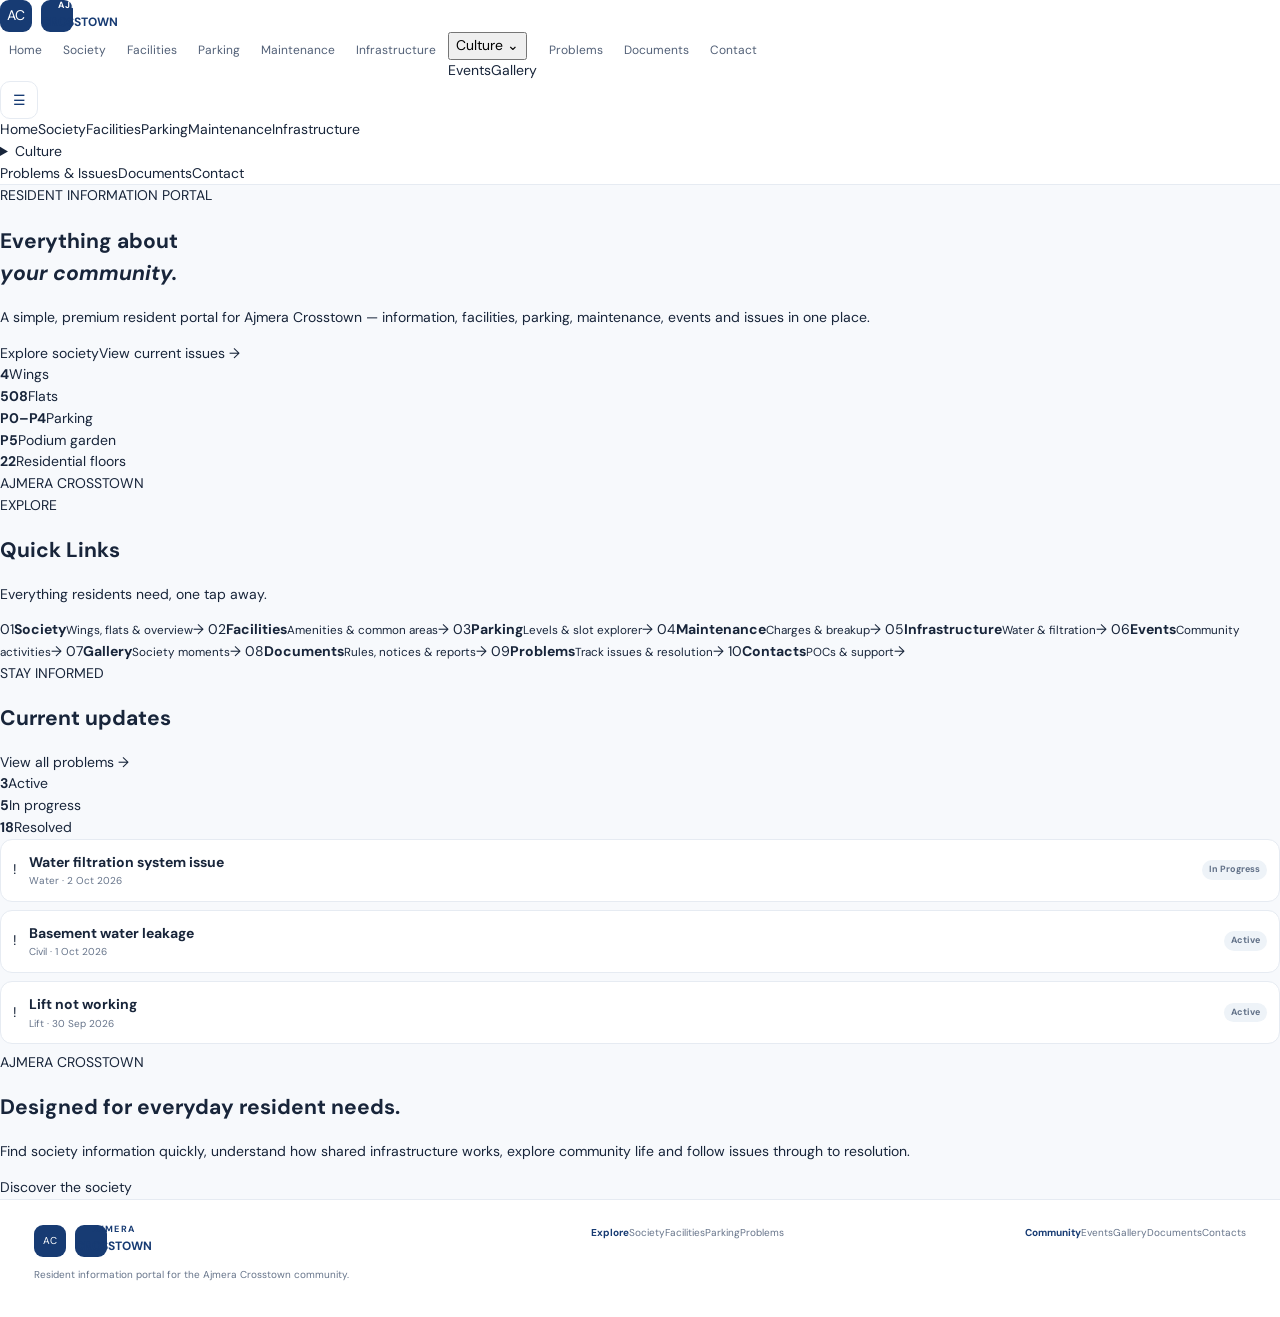
==== commit 62911b75: "refactor: create index portal page" ====
--- a/index.html
+++ b/index.html
@@ -1 +1,17 @@
-<!doctype html><html lang="en"><head><meta charset="utf-8"><meta name="viewport" content="width=device-width,initial-scale=1"><meta name="theme-color" content="#173b73"><meta name="description" content="Ajmera Crosstown resident information portal"><link rel="manifest" href="manifest.webmanifest"><link rel="stylesheet" href="styles.css"><title>Ajmera Crosstown</title></head><body><header><div class="nav"><a class="brand" href="#home"><span>⌂</span><b>AJMERA<br><strong>CROSSTOWN</strong></b></a><nav><a href="#home">Home</a><a href="#society">Society</a><a href="#facilities">Facilities</a><a href="#parking">Parking</a><a href="#maintenance">Maintenance</a><a href="#infrastructure">Infrastructure</a><div class="drop"><button>Culture⌄</button><div><a href="#events">Events</a><a href="#gallery">Gallery</a></div></div><a href="#documents">Documents</a><a href="#contacts">Contact</a></nav><button id="installBtn" hidden>⇩</button><button id="menuBtn">☰</button></div><div id="mobileMenu" class="mobile"><a href="#home">Home</a><a href="#society">Society</a><a href="#facilities">Facilities</a><a href="#parking">Parking</a><a href="#maintenance">Maintenance</a><a href="#infrastructure">Infrastructure</a><details><summary>Culture</summary><a href="#events">Events</a><a href="#gallery">Gallery</a></details><a href="#documents">Documents</a><a href="#contacts">Contact</a></div></header><main><section class="wrap"><div class="head"><div><small>EXPLORE</small><h2>Quick Links</h2></div><span>Everything residents need, one tap away.</span></div><div id="quickLinks" class="grid4"></div></section><section id="home" class="hero wrap"><div><small>RESIDENT INFORMATION PORTAL</small><h1>Welcome to<br><em>Ajmera Crosstown</em></h1><p>A single, simple place for everything you need to know about our community.</p><div class="stats"><b>4<small>Wings</small></b><b>508<small>Flats</small></b><b>P0–P4<small>Parking levels</small></b><b>P5<small>Podium garden</small></b><b>22<small>Residential floors</small></b></div></div><div class="hero-art"><i></i><i></i><i></i></div></section><section class="wrap"><div class="head"><div><small>STAY INFORMED</small><h2>Current updates</h2></div><a href="#problems">View all problems →</a></div><div class="updates"><div class="summary"><div class="red"><b>3</b><span>Active problems</span></div><div class="amber"><b>5</b><span>In progress</span></div><div class="green"><b>18</b><span>Resolved</span></div></div><div id="homeUpdates"></div></div></section><section id="society" class="wrap"><div class="head"><div><small>ABOUT AJMERA CROSSTOWN</small><h2>Society overview</h2></div></div><div class="two"><article class="card big"><div class="building-art"><i></i><i></i><i></i></div><div><h3>A modern residential community</h3><p>Four wings, 508 flats, five parking levels, a podium garden and 22 residential stories above P5.</p><div class="facts"><span><b>Wings</b>A, B, C, D</span><span><b>Flats</b>508</span><span><b>Parking</b>250 slots</span><span><b>Podium</b>P5 garden</span></div></div></article><div class="stack"><article class="card"><h3>Wings</h3><p>A · B · C · D</p><div class="list"><span>Wing A <b>127 flats</b></span><span>Wing B <b>127 flats</b></span><span>Wing C <b>127 flats</b></span><span>Wing D <b>127 flats</b></span></div></article><article class="card"><h3>Premises</h3><p>Explore all society facilities and common areas.</p><a class="btn" href="#facilities">Explore facilities</a></article></div></div></section><section id="facilities" class="tint"><div class="wrap"><div class="head"><div><small>COMMUNITY LIFE</small><h2>Facilities & amenities</h2></div></div><div id="facilitiesGrid" class="grid4"></div></div></section><section id="parking" class="wrap"><div class="head"><div><small>P0–P4</small><h2>Parking</h2><p>View parking availability across all five levels.</p></div></div><div id="parkingTabs" class="tabs"></div><div class="parking-stats"><div><b>50</b><span>Total slots</span></div><div><b>48</b><span>Purchased</span></div><div><b>2</b><span>Available</span></div><div><b>0</b><span>Reserved</span></div></div><div class="parking"><div id="slotGrid" class="slots"></div><div class="stack"><div class="parking-map">P0 reference layout</div><article class="card"><h3>Selected slot</h3><div id="slotDetails">Select a slot to see details.</div></article></div></div></section><section id="maintenance" class="tint"><div class="wrap"><div class="head"><div><small>TRANSPARENT INFORMATION</small><h2>Maintenance</h2><p>Sample POC breakup for the future CMS.</p></div></div><div class="maintenance"><div class="total"><span>Monthly maintenance</span><b>₹6,500</b><small>per flat · sample</small></div><article class="card"><h3>Breakup</h3><div id="breakupList" class="list"></div></article></div></div></section><section id="infrastructure" class="wrap"><div class="head"><div><small>HOW THINGS WORK</small><h2>Water & filtration</h2></div></div><article class="card"><div class="flow"><span>◒<b>Municipal supply</b></span>→<span>▱<b>Underground tank</b></span>→<span>◫<b>Filtration</b></span>→<span>▤<b>Overhead tanks</b></span>→<span>⌂<b>Distribution</b></span></div><div class="system"><div><h3>Water system</h3><p>A resident-friendly reference overview of water storage, filtration and distribution. Verified society details can replace this sample content later.</p><div class="facts"><span><b>Source</b>Municipal supply</span><span><b>Filtration</b>Multi-stage reference</span><span><b>Distribution</b>Wings & flats</span><span><b>Timing</b>To be confirmed</span></div></div><div class="filter-art">Reference plan illustration</div></div></article></section><section id="culture" class="tint"><div class="wrap"><div class="head"><div><small>COMMUNITY LIFE</small><h2>Culture</h2><p>Celebrations, activities and memories from our community.</p></div></div><div class="culture"><a class="card" href="#events"><b>✦ Events</b><span>Upcoming and past community activities →</span></a><a class="card" href="#gallery"><b>▧ Gallery</b><span>Photos from events and society life →</span></a></div></div></section><section id="events" class="wrap"><div class="head"><div><small>CULTURE</small><h2>Events & activities</h2></div><a href="#gallery">View gallery →</a></div><div id="eventGrid" class="grid3"></div></section><section id="gallery" class="tint"><div class="wrap"><div class="head"><div><small>CULTURE</small><h2>Gallery</h2><p>Moments from our community life.</p></div></div><div class="tabs"><button class="active">All photos</button><button>Events</button><button>Wings</button></div><div id="galleryGrid" class="grid4"></div></div></section><section id="problems" class="wrap"><div class="head"><div><small>SOCIETY ISSUES</small><h2>Problems & issues</h2><p>Track current and past issues in our society.</p></div></div><div class="problem-stats"><div class="red"><b>3</b><span>Active</span></div><div class="amber"><b>5</b><span>In progress</span></div><div class="green"><b>18</b><span>Resolved</span></div><div class="blue"><b>26</b><span>Total issues</span></div></div><div class="filters"><input id="problemSearch" placeholder="Search problems..."><select id="statusFilter"><option>All status</option><option>Active</option><option>In Progress</option><option>Waiting</option><option>Resolved</option></select><select id="categoryFilter"><option>All categories</option><option>Water</option><option>Civil</option><option>Lift</option><option>Electrical</option><option>Garden</option><option>Facilities</option><option>Security</option><option>Cleaning</option><option>Fire Safety</option></select><select id="wingFilter"><option>All wings</option><option>Wing A</option><option>Wing B</option><option>Wing C</option><option>Wing D</option></select></div><div class="problem-table"><div class="table-head"><span>ID</span><span>Problem</span><span>Category</span><span>Location</span><span>Priority</span><span>Status</span><span>POCs</span><span>Updated</span></div><div id="problemRows"></div></div></section><section class="history"><div class="wrap"><small>TRANSPARENCY</small><h2>Problem history</h2><p>Resolved issues remain available for reference.</p><div class="history-grid"><div><b>26</b><span>Total issues</span></div><div><b>18</b><span>Resolved</span></div><div><b>3</b><span>Currently active</span></div><div><b>2</b><span>High priority open</span></div></div></div></section><section id="documents" class="tint"><div class="wrap"><div class="head"><div><small>REFERENCE LIBRARY</small><h2>Documents</h2><p>Rules, notices, reports and society records.</p></div></div><div class="docs"><aside class="card"><b>All documents</b><span>Notices</span><span>Society Rules</span><span>AGM Minutes</span><span>Meeting Minutes</span><span>Certificates</span><span>Water Reports</span></aside><div id="docList" class="card"></div></div></div></section><section id="contacts" class="wrap"><div class="head"><div><small>HELP & SUPPORT</small><h2>Important contacts</h2></div></div><div id="contactGrid" class="grid3"></div></section></main><div id="problemModal" class="modal"><div class="modal-card"><button id="modalClose">×</button><div id="modalContent"></div></div></div><footer><b>AJMERA CROSSTOWN</b><span>Resident information portal · Static POC ready for future CMS migration</span></footer><script src="data.js"></script><script src="app.js"></script></body></html>+<!doctype html><html lang="en"><head><meta charset="utf-8"><meta name="viewport" content="width=device-width,initial-scale=1"><meta name="theme-color" content="#173b73"><link rel="manifest" href="manifest.webmanifest"><link rel="stylesheet" href="styles.css"><title>Home · Ajmera Crosstown</title></head><body><header class="site-header"><div class="nav-shell"><a class="brand" href="index.html"><span class="brand-mark">AC</span><span><b>AJMERA</b><strong>CROSSTOWN</strong></span></a><nav class="desktop-nav"><a class="active" href="index.html">Home</a><a class="" href="society.html">Society</a><a class="" href="facilities.html">Facilities</a><a class="" href="parking.html">Parking</a><a class="" href="maintenance.html">Maintenance</a><a class="" href="infrastructure.html">Infrastructure</a><div class="nav-dropdown"><button>Culture <span>⌄</span></button><div><a href="events.html">Events</a><a href="gallery.html">Gallery</a></div></div><a class="" href="problems.html">Problems</a><a class="" href="documents.html">Documents</a><a class="" href="contacts.html">Contact</a></nav><button class="menu-btn" id="menuBtn" aria-label="Open menu">☰</button></div><div class="mobile-menu" id="mobileMenu"><a href="index.html">Home</a><a href="society.html">Society</a><a href="facilities.html">Facilities</a><a href="parking.html">Parking</a><a href="maintenance.html">Maintenance</a><a href="infrastructure.html">Infrastructure</a><details><summary>Culture</summary><a href="events.html">Events</a><a href="gallery.html">Gallery</a></details><a href="problems.html">Problems & Issues</a><a href="documents.html">Documents</a><a href="contacts.html">Contact</a></div></header><main>
+<section class="home-hero"><div class="container home-grid"><div><span class="eyebrow">RESIDENT INFORMATION PORTAL</span><h1>Everything about<br><em>your community.</em></h1><p class="hero-copy">A simple, premium resident portal for Ajmera Crosstown — information, facilities, parking, maintenance, events and issues in one place.</p><div class="hero-actions"><a class="primary-btn" href="society.html">Explore society</a><a class="text-btn" href="problems.html">View current issues →</a></div><div class="stats-row"><div><b>4</b><span>Wings</span></div><div><b>508</b><span>Flats</span></div><div><b>P0–P4</b><span>Parking</span></div><div><b>P5</b><span>Podium garden</span></div><div><b>22</b><span>Residential floors</span></div></div></div><div class="hero-visual"><div class="building-silhouette"><i></i><i></i><i></i><i></i></div><span>AJMERA CROSSTOWN</span></div></div></section>
+<section class="section"><div class="container"><div class="section-heading"><div><span class="eyebrow">EXPLORE</span><h2>Quick Links</h2></div><p>Everything residents need, one tap away.</p></div><div class="quick-grid">
+<a class="quick-tile" href="society.html"><span>01</span><b>Society</b><small>Wings, flats & overview</small>→</a>
+<a class="quick-tile" href="facilities.html"><span>02</span><b>Facilities</b><small>Amenities & common areas</small>→</a>
+<a class="quick-tile" href="parking.html"><span>03</span><b>Parking</b><small>Levels & slot explorer</small>→</a>
+<a class="quick-tile" href="maintenance.html"><span>04</span><b>Maintenance</b><small>Charges & breakup</small>→</a>
+<a class="quick-tile" href="infrastructure.html"><span>05</span><b>Infrastructure</b><small>Water & filtration</small>→</a>
+<a class="quick-tile" href="events.html"><span>06</span><b>Events</b><small>Community activities</small>→</a>
+<a class="quick-tile" href="gallery.html"><span>07</span><b>Gallery</b><small>Society moments</small>→</a>
+<a class="quick-tile" href="documents.html"><span>08</span><b>Documents</b><small>Rules, notices & reports</small>→</a>
+<a class="quick-tile" href="problems.html"><span>09</span><b>Problems</b><small>Track issues & resolution</small>→</a>
+<a class="quick-tile" href="contacts.html"><span>10</span><b>Contacts</b><small>POCs & support</small>→</a>
+</div></div></section>
+<section class="section soft"><div class="container"><div class="section-heading"><div><span class="eyebrow">STAY INFORMED</span><h2>Current updates</h2></div><a class="text-btn" href="problems.html">View all problems →</a></div><div class="update-layout"><div class="issue-summary"><div><b>3</b><span>Active</span></div><div><b>5</b><span>In progress</span></div><div><b>18</b><span>Resolved</span></div></div><div id="homeUpdates" class="update-list"></div></div></div></section>
+<section class="section"><div class="container feature-banner"><div><span class="eyebrow">AJMERA CROSSTOWN</span><h2>Designed for everyday resident needs.</h2><p>Find society information quickly, understand how shared infrastructure works, explore community life and follow issues through to resolution.</p></div><a class="primary-btn" href="society.html">Discover the society</a></div></section>
+</main><footer><div><a class="brand footer-brand" href="index.html"><span class="brand-mark">AC</span><span><b>AJMERA</b><strong>CROSSTOWN</strong></span></a><p>Resident information portal for the Ajmera Crosstown community.</p></div><div><b>Explore</b><a href="society.html">Society</a><a href="facilities.html">Facilities</a><a href="parking.html">Parking</a><a href="problems.html">Problems</a></div><div><b>Community</b><a href="events.html">Events</a><a href="gallery.html">Gallery</a><a href="documents.html">Documents</a><a href="contacts.html">Contacts</a></div></footer><script src="data.js"></script><script src="app.js"></script></body></html>
--- a/styles.css
+++ b/styles.css
@@ -1 +1 @@
-@import url("https://fonts.googleapis.com/css2?family=DM+Sans:wght@400;500;600;700&display=swap");:root{--n:#173b73;--i:#18253a;--m:#66748a;--l:#e6ebf2;--bg:#f7f9fc;--b:#fff;--blue:#eaf3ff;--green:#eaf8ef;--amber:#fff6df;--red:#fff0ef;--purple:#f2efff;--shadow:0 14px 40px rgba(31,52,83,.08)}*{box-sizing:border-box}html{scroll-behavior:smooth}body{margin:0;background:var(--bg);color:var(--i);font:14px/1.55 "DM Sans",sans-serif}a{text-decoration:none;color:inherit}button,input,select{font:inherit}button{cursor:pointer}header{position:sticky;top:0;z-index:20;background:#fff;border-bottom:1px solid var(--l)}.nav{height:70px;max-width:1440px;margin:auto;padding:0 28px;display:flex;align-items:center;gap:20px}.brand{display:flex;gap:9px;align-items:center;min-width:160px}.brand>span{width:32px;height:32px;border-radius:9px;background:var(--n);color:#fff;display:grid;place-items:center}.brand b{font-size:9px;letter-spacing:.14em;line-height:1.1}.brand strong{font-size:12px;color:var(--n)}nav{display:flex;gap:3px;flex:1}nav>a,.drop>button{padding:9px;border:0;background:none;border-radius:9px;color:#526077;font-size:12px}.drop{position:relative}.drop>div{display:none;position:absolute;top:42px;background:#fff;border:1px solid var(--l);border-radius:12px;padding:6px;width:140px;box-shadow:var(--shadow)}.drop:hover>div{display:block}.drop div a{display:block;padding:9px;border-radius:8px;font-size:12px}.drop div a:hover{background:#f1f5fa;color:var(--n)}#installBtn,#menuBtn{width:38px;height:38px;border:1px solid var(--l);border-radius:10px;background:#fff;color:var(--n)}.mobile{display:none}.wrap{max-width:1440px;margin:auto;padding:64px 34px}.hero{display:grid;grid-template-columns:1.05fr .95fr;gap:25px;padding-top:38px}.hero h1{font-size:53px;line-height:1.02;letter-spacing:-.045em;margin:12px 0 20px}.hero h1 em{font-style:normal;color:var(--n)}.hero p{font-size:18px;color:var(--m);max-width:570px}.hero-art{min-height:400px;border-radius:28px;overflow:hidden;position:relative;background:linear-gradient(160deg,#dcefff,#f7fbff 60%,#b7d6b5)}.hero-art i,.building-art i{position:absolute;bottom:60px;width:20%;height:58%;background:linear-gradient(90deg,#849db8,#edf3f8,#8aa4be);border-radius:7px 7px 0 0}.hero-art i:after,.building-art i:after{content:"";position:absolute;inset:18px 8px 0;background:repeating-linear-gradient(90deg,#56708a44 0 4px,transparent 4px 12px)}.hero-art i:nth-child(1){left:12%;height:54%}.hero-art i:nth-child(2){left:40%;height:72%}.hero-art i:nth-child(3){left:68%;height:61%}.hero-art:after{content:"";position:absolute;bottom:0;left:0;right:0;height:24%;background:#91b586}.stats{display:flex;gap:24px;flex-wrap:wrap;margin-top:35px}.stats b{font-size:20px;color:var(--n)}.stats small{display:block;font-size:10px;color:var(--m);font-weight:400}.head{display:flex;justify-content:space-between;align-items:end;gap:20px;margin-bottom:24px}.head small{font-size:10px;letter-spacing:.15em;color:#6d7d96;font-weight:700}.head h2{margin:5px 0;font-size:30px;letter-spacing:-.03em}.head p,.head>span{color:var(--m);margin:4px 0}.grid4{display:grid;grid-template-columns:repeat(4,1fr);gap:13px}.quick-card,.card,.facility-card,.event-card,.gallery-card{background:#fff;border:1px solid var(--l);border-radius:16px}.quick-card{padding:17px;min-height:103px}.quick-card span{display:grid;place-items:center;width:31px;height:31px;border-radius:9px;background:var(--blue);color:var(--n);margin-bottom:9px}.quick-card b,.quick-card small{display:block}.quick-card small{color:var(--m);font-size:10px}.updates{display:grid;grid-template-columns:.8fr 1.2fr;gap:18px}.summary{display:grid;grid-template-columns:repeat(3,1fr);gap:10px}.summary>div,.problem-stats>div{padding:20px;border-radius:15px}.summary b,.problem-stats b,.history-grid b{display:block;font-size:27px}.summary span,.problem-stats span,.history-grid span{font-size:11px}.red{background:var(--red);color:#bd403b}.amber{background:var(--amber);color:#986a00}.green{background:var(--green);color:#287a4d}.blue{background:var(--blue);color:#2e68b3}.update-card{display:flex;gap:12px;align-items:center;background:#fff;border:1px solid var(--l);border-radius:12px;padding:12px;margin-bottom:8px}.update-card div{flex:1}.update-card b,.update-card small{display:block}.update-card small{font-size:10px;color:var(--m)}.two{display:grid;grid-template-columns:1.4fr .6fr;gap:18px}.card{padding:21px}.big{display:grid;grid-template-columns:1fr 1fr;gap:24px;align-items:center}.building-art{height:260px;border-radius:13px;position:relative;overflow:hidden;background:linear-gradient(#d9efff,#edf8ff 60%,#bcdab9)}.building-art i{bottom:30px}.stack{display:grid;gap:18px}.facts{display:grid;grid-template-columns:repeat(2,1fr);gap:10px;margin-top:16px}.facts span{background:#f7f9fc;padding:10px;border-radius:9px;font-size:11px}.facts b{display:block;color:var(--m);font-size:9px;text-transform:uppercase}.list{display:grid}.list span{display:flex;justify-content:space-between;padding:9px 0;border-bottom:1px solid var(--l);font-size:12px}.btn{display:inline-block;background:#edf4fb;color:var(--n);padding:9px 12px;border-radius:9px;font-size:11px;font-weight:700}.tint{background:#f2f6fb}.facility-card{overflow:hidden}.facility-card h3,.facility-card p{margin:13px 15px}.facility-card p{font-size:10px;color:var(--m);margin-top:-8px}.facility-image,.event-image,.gallery-image{height:140px;background:linear-gradient(135deg,#dbeefe,#a9c6dc)}.f2{background:linear-gradient(135deg,#dff5e6,#a7d2b5)}.f3{background:linear-gradient(135deg,#eee5ff,#c5b3ea)}.f4{background:linear-gradient(135deg,#fff1dc,#e9c28d)}.f5{background:linear-gradient(135deg,#e7f2ff,#adc5df)}.f6{background:linear-gradient(135deg,#edf0f5,#cbd2dd)}.f7{background:linear-gradient(135deg,#e6f7f3,#9fcfc1)}.f8{background:linear-gradient(135deg,#fff0ef,#e4b5b0)}.tabs{display:flex;gap:7px;margin-bottom:15px}.tabs button{border:0;padding:9px 14px;border-radius:9px;background:#eaf0f7;color:#607089}.tabs .active{background:var(--n);color:#fff}.parking-stats,.problem-stats{display:grid;grid-template-columns:repeat(4,1fr);gap:10px;margin-bottom:17px}.parking-stats>div{background:#fff;border:1px solid var(--l);border-radius:13px;padding:17px}.parking-stats b{display:block;font-size:24px;color:var(--n)}.parking-stats span{font-size:10px;color:var(--m)}.parking{display:grid;grid-template-columns:1.5fr .5fr;gap:18px}.slots{display:grid;grid-template-columns:repeat(10,1fr);gap:7px;background:#fff;border:1px solid var(--l);border-radius:17px;padding:17px}.slot{height:40px;border:0;border-radius:7px;background:#edf3f9;color:#718096}.slot.available{background:#dcecff;color:#1f67af;outline:2px solid #7eb1e8}.parking-map{height:210px;border-radius:17px;background:linear-gradient(135deg,#dbe8d6,#9fb894);display:grid;place-items:end start;padding:12px;color:#fff;font-size:10px}.maintenance{display:grid;grid-template-columns:.45fr 1fr;gap:18px}.total{border-radius:19px;padding:30px;background:linear-gradient(135deg,#dcecff,#eef6ff);display:grid;align-content:center}.total span,.total small{color:#5d7391}.total b{font-size:43px;color:var(--n)}.flow{display:flex;align-items:center;justify-content:space-between;gap:8px;padding:10px 0 28px}.flow span{font-size:27px;color:var(--n);text-align:center}.flow b{display:block;font-size:9px;color:var(--m)}.system{display:grid;grid-template-columns:1fr .7fr;gap:25px;border-top:1px solid var(--l);padding-top:23px}.filter-art{height:210px;border-radius:14px;background:linear-gradient(135deg,#edf6fc,#d4e5f1);display:grid;place-items:end start;padding:12px;font-size:9px;color:#6d7f95}.culture{display:grid;grid-template-columns:1fr 1fr;gap:14px}.culture .card{padding:23px}.culture b{display:block;color:var(--n);font-size:16px}.culture span{font-size:11px;color:var(--m)}.grid3{display:grid;grid-template-columns:repeat(3,1fr);gap:15px}.event-card,.gallery-card{overflow:hidden}.event-body,.gallery-card>div:last-child{padding:14px}.event-body h3{margin:8px 0;font-size:16px}.event-body p,.event-body small,.gallery-card small{font-size:10px;color:var(--m)}.event-image{height:170px}.e2{background:linear-gradient(135deg,#f3c8c2,#c4b0d9)}.e3{background:linear-gradient(135deg,#d8eff0,#f2ddb5)}.gallery-grid{display:grid;grid-template-columns:repeat(4,1fr);gap:15px}.gallery-image{height:160px}.g2{background:linear-gradient(135deg,#e9e0ba,#9ac0a5)}.g3{background:linear-gradient(135deg,#f3c2cd,#c4b4e1)}.g4{background:linear-gradient(135deg,#c8e4ef,#d7b995)}.g5{background:linear-gradient(135deg,#e9b8a4,#a38ebf)}.g6{background:linear-gradient(135deg,#c1e0cb,#7fa9c5)}.g7{background:linear-gradient(135deg,#c7e0bd,#88ad7e)}.g8{background:linear-gradient(135deg,#e8d7c4,#b1c4dc)}.filters{display:grid;grid-template-columns:2fr repeat(3,1fr);gap:8px;margin-bottom:15px}.filters input,.filters select{height:42px;border:1px solid var(--l);border-radius:10px;background:#fff;padding:0 11px;color:#52627a}.problem-table{background:#fff;border:1px solid var(--l);border-radius:16px;overflow:auto}.table-head,.problem-row{display:grid;grid-template-columns:80px 1.7fr 100px 135px 80px 105px 50px 95px;min-width:760px;align-items:center;gap:8px;padding:12px 14px}.table-head{background:#f7f9fc;color:#748198;font-size:9px;text-transform:uppercase;font-weight:700}.problem-row{width:100%;text-align:left;border:0;border-top:1px solid var(--l);background:#fff;font-size:10px;color:#66748a}.problem-row strong{font-size:11px;color:var(--i)}.badge{display:inline-flex;border-radius:999px;padding:3px 7px;font-size:9px;font-weight:700;background:#eef3f8;color:#617087}.problem-row .high,.problem-row .critical,.problem-row .active{background:var(--red);color:#bd403b}.problem-row .medium,.problem-row .in-progress,.problem-row .waiting{background:var(--amber);color:#986a00}.problem-row .low,.problem-row .resolved{background:var(--green);color:#287a4d}.history{background:var(--n);color:#fff}.history p{color:#b7c9e1}.history-grid{display:grid;grid-template-columns:repeat(4,1fr);gap:10px;margin-top:22px}.history-grid div{padding:20px;border:1px solid #ffffff22;background:#ffffff0d;border-radius:14px}.docs{display:grid;grid-template-columns:220px 1fr;gap:15px}.docs aside{display:grid;gap:5px}.docs aside>*{padding:9px;border-radius:8px;font-size:11px}.docs aside b{background:#edf4fb;color:var(--n)}.doc-row{display:flex;align-items:center;gap:12px;padding:14px;border-bottom:1px solid var(--l)}.doc-row:last-child{border:0}.doc-row div{flex:1}.doc-row b,.doc-row small{display:block}.doc-row small{font-size:9px;color:var(--m)}.contact-grid{display:grid;grid-template-columns:repeat(3,1fr);gap:13px}.contact-card{background:#fff;border:1px solid var(--l);border-radius:15px;padding:16px}.contact-card b,.contact-card small,.contact-card em{display:block}.contact-card small,.contact-card em{font-size:10px;color:var(--m);font-style:normal}.modal{display:none;position:fixed;inset:0;z-index:40;background:#0d1e366b;align-items:center;justify-content:center;padding:18px}.modal.open{display:flex}.modal-card{width:min(820px,100%);max-height:90vh;overflow:auto;background:#fff;border-radius:20px;padding:26px;position:relative}.modal-card>button{position:absolute;right:15px;top:13px;border:0;background:#f1f4f7;border-radius:9px;width:34px;height:34px;font-size:21px}.modal-title{display:flex;justify-content:space-between;gap:15px;align-items:center}.modal-title h2{font-size:25px;margin:5px 35px 5px 0}.modal-description{color:var(--m)}.detail-grid{display:grid;grid-template-columns:repeat(4,1fr);gap:9px}.detail-grid div{background:#f7f9fc;border-radius:10px;padding:10px}.detail-grid small,.detail-grid b{display:block}.detail-grid small{font-size:8px;color:var(--m);text-transform:uppercase}.detail-grid b{font-size:11px;margin-top:3px}.poc-box{background:#edf5fc;border-radius:12px;padding:13px;margin:15px 0}.poc-box span{background:#fff;border-radius:7px;padding:6px 8px;font-size:10px;margin-right:5px}.modal-tabs{display:flex;gap:20px;border-bottom:1px solid var(--l);margin-top:15px}.modal-tabs>*{padding:10px 0;font-size:10px}.modal-tabs b{color:var(--n);border-bottom:2px solid var(--n)}.timeline{border-left:2px solid #dce5ef;margin:17px 0;padding-left:15px}.timeline div{position:relative;padding-bottom:15px}.timeline i{position:absolute;left:-20px;top:4px;width:8px;height:8px;background:var(--n);border-radius:50%}.timeline small,.timeline b,.timeline p{display:block}.timeline small{font-size:8px;color:var(--m)}.timeline b{font-size:11px}.timeline p{font-size:10px;color:var(--m);margin:3px 0}.resolution{background:#edf8f1;border-radius:10px;padding:12px;font-size:10px}.resolution p{margin:3px 0;color:#4e6d5b}footer{background:#fff;border-top:1px solid var(--l);padding:25px 34px;display:flex;justify-content:space-between;color:var(--m);font-size:10px}footer b{color:var(--n)}@media(max-width:1100px){.grid4,.gallery-grid{grid-template-columns:repeat(3,1fr)}nav>a:nth-last-child(-n+2){display:none}}@media(max-width:760px){.nav{height:64px;padding:0 16px}.desktop-nav{display:none}nav{display:none}.mobile{padding:9px 16px 15px;border-top:1px solid var(--l);background:#fff}.mobile.open{display:grid}.mobile a,.mobile summary{padding:10px;border-bottom:1px solid var(--l);font-size:12px}.hero{display:block;padding-top:25px}.hero h1{font-size:39px}.hero-art{min-height:240px;margin-top:25px}.wrap{padding:48px 17px}.head{align-items:flex-start;flex-direction:column;gap:3px}.head h2{font-size:26px}.grid4,.grid3,.gallery-grid,.contact-grid{grid-template-columns:1fr 1fr}.updates,.two,.parking,.maintenance,.system{grid-template-columns:1fr}.summary,.parking-stats,.problem-stats{grid-template-columns:repeat(2,1fr)}.big{grid-template-columns:1fr}.building-art{height:200px}.slots{grid-template-columns:repeat(5,1fr)}.flow{overflow:auto;justify-content:flex-start}.flow span{min-width:105px}.culture{grid-template-columns:1fr}.filters{grid-template-columns:1fr 1fr}.filters input{grid-column:1/-1}.docs{grid-template-columns:1fr}.history-grid{grid-template-columns:1fr 1fr}.detail-grid{grid-template-columns:1fr 1fr}footer{display:block;padding:22px 17px}footer span{display:block;margin-top:8px}}@media(max-width:430px){.grid4,.grid3,.gallery-grid,.contact-grid{grid-template-columns:1fr}.hero h1{font-size:34px}.detail-grid{grid-template-columns:1fr}}+@import url("https://fonts.googleapis.com/css2?family=DM+Sans:wght@400;500;600;700&display=swap");:root{--n:#173b73;--i:#18253a;--m:#66748a;--l:#e6ebf2;--bg:#f7f9fc;--b:#fff;--blue:#eaf3ff;--green:#eaf8ef;--amber:#fff6df;--red:#fff0ef;--purple:#f2efff;--shadow:0 14px 40px rgba(31,52,83,.08)}*{box-sizing:border-box}html{scroll-behavior:smooth}body{margin:0;background:var(--bg);color:var(--i);font:14px/1.55 "DM Sans",sans-serif}a{text-decoration:none;color:inherit}button,input,select{font:inherit}button{cursor:pointer}header{position:sticky;top:0;z-index:20;background:#fff;border-bottom:1px solid var(--l)}.nav{height:70px;max-width:1440px;margin:auto;padding:0 28px;display:flex;align-items:center;gap:20px}.brand{display:flex;gap:9px;align-items:center;min-width:160px}.brand>span{width:32px;height:32px;border-radius:9px;background:var(--n);color:#fff;display:grid;place-items:center}.brand b{font-size:9px;letter-spacing:.14em;line-height:1.1}.brand strong{font-size:12px;color:var(--n)}nav{display:flex;gap:3px;flex:1}nav>a,.drop>button{padding:9px;border:0;background:none;border-radius:9px;color:#526077;font-size:12px}.drop{position:relative}.drop>div{display:none;position:absolute;top:42px;background:#fff;border:1px solid var(--l);border-radius:12px;padding:6px;width:140px;box-shadow:var(--shadow)}.drop:hover>div{display:block}.drop div a{display:block;padding:9px;border-radius:8px;font-size:12px}.drop div a:hover{background:#f1f5fa;color:var(--n)}#installBtn,#menuBtn{width:38px;height:38px;border:1px solid var(--l);border-radius:10px;background:#fff;color:var(--n)}.mobile{display:none}.wrap{max-width:1440px;margin:auto;padding:64px 34px}.hero{display:grid;grid-template-columns:1.05fr .95fr;gap:25px;padding-top:38px}.hero h1{font-size:53px;line-height:1.02;letter-spacing:-.045em;margin:12px 0 20px}.hero h1 em{font-style:normal;color:var(--n)}.hero p{font-size:18px;color:var(--m);max-width:570px}.hero-art{min-height:400px;border-radius:28px;overflow:hidden;position:relative;background:linear-gradient(160deg,#dcefff,#f7fbff 60%,#b7d6b5)}.hero-art i,.building-art i{position:absolute;bottom:60px;width:20%;height:58%;background:linear-gradient(90deg,#849db8,#edf3f8,#8aa4be);border-radius:7px 7px 0 0}.hero-art i:after,.building-art i:after{content:"";position:absolute;inset:18px 8px 0;background:repeating-linear-gradient(90deg,#56708a44 0 4px,transparent 4px 12px)}.hero-art i:nth-child(1){left:12%;height:54%}.hero-art i:nth-child(2){left:40%;height:72%}.hero-art i:nth-child(3){left:68%;height:61%}.hero-art:after{content:"";position:absolute;bottom:0;left:0;right:0;height:24%;background:#91b586}.stats{display:flex;gap:24px;flex-wrap:wrap;margin-top:35px}.stats b{font-size:20px;color:var(--n)}.stats small{display:block;font-size:10px;color:var(--m);font-weight:400}.head{display:flex;justify-content:space-between;align-items:end;gap:20px;margin-bottom:24px}.head small{font-size:10px;letter-spacing:.15em;color:#6d7d96;font-weight:700}.head h2{margin:5px 0;font-size:30px;letter-spacing:-.03em}.head p,.head>span{color:var(--m);margin:4px 0}.grid4{display:grid;grid-template-columns:repeat(4,1fr);gap:13px}.quick-card,.card,.facility-card,.event-card,.gallery-card{background:#fff;border:1px solid var(--l);border-radius:16px}.quick-card{padding:17px;min-height:122px;position:relative;transition:transform .18s ease,box-shadow .18s ease,border-color .18s ease}.quick-card:hover{transform:translateY(-3px);box-shadow:0 12px 28px rgba(31,52,83,.09);border-color:#cbd8e8}.quick-card span{display:grid;place-items:center;width:34px;height:34px;border-radius:10px;background:var(--blue);color:var(--n);margin-bottom:10px;font-size:16px}.quick-card b,.quick-card small{display:block}.quick-card b{font-size:12px}.quick-card small{color:var(--m);font-size:10px;padding-right:16px}.quick-card i{position:absolute;right:15px;bottom:14px;color:#8a98aa;font-style:normal;font-size:13px}.updates{display:grid;grid-template-columns:.8fr 1.2fr;gap:18px}.summary{display:grid;grid-template-columns:repeat(3,1fr);gap:10px}.summary>div,.problem-stats>div{padding:20px;border-radius:15px}.summary b,.problem-stats b,.history-grid b{display:block;font-size:27px}.summary span,.problem-stats span,.history-grid span{font-size:11px}.red{background:var(--red);color:#bd403b}.amber{background:var(--amber);color:#986a00}.green{background:var(--green);color:#287a4d}.blue{background:var(--blue);color:#2e68b3}.update-card{display:flex;gap:12px;align-items:center;background:#fff;border:1px solid var(--l);border-radius:12px;padding:12px;margin-bottom:8px}.update-card div{flex:1}.update-card b,.update-card small{display:block}.update-card small{font-size:10px;color:var(--m)}.two{display:grid;grid-template-columns:1.4fr .6fr;gap:18px}.card{padding:21px}.big{display:grid;grid-template-columns:1fr 1fr;gap:24px;align-items:center}.building-art{height:260px;border-radius:13px;position:relative;overflow:hidden;background:linear-gradient(#d9efff,#edf8ff 60%,#bcdab9)}.building-art i{bottom:30px}.stack{display:grid;gap:18px}.facts{display:grid;grid-template-columns:repeat(2,1fr);gap:10px;margin-top:16px}.facts span{background:#f7f9fc;padding:10px;border-radius:9px;font-size:11px}.facts b{display:block;color:var(--m);font-size:9px;text-transform:uppercase}.list{display:grid}.list span{display:flex;justify-content:space-between;padding:9px 0;border-bottom:1px solid var(--l);font-size:12px}.btn{display:inline-block;background:#edf4fb;color:var(--n);padding:9px 12px;border-radius:9px;font-size:11px;font-weight:700}.tint{background:#f2f6fb}.facility-card{overflow:hidden}.facility-card h3,.facility-card p{margin:13px 15px}.facility-card p{font-size:10px;color:var(--m);margin-top:-8px}.facility-body>span{display:block;margin:0 15px 14px;color:var(--n);font-size:10px;font-weight:700}.facility-image,.event-image,.gallery-image{height:140px;background:linear-gradient(135deg,#dbeefe,#a9c6dc)}.f2{background:linear-gradient(135deg,#dff5e6,#a7d2b5)}.f3{background:linear-gradient(135deg,#eee5ff,#c5b3ea)}.f4{background:linear-gradient(135deg,#fff1dc,#e9c28d)}.f5{background:linear-gradient(135deg,#e7f2ff,#adc5df)}.f6{background:linear-gradient(135deg,#edf0f5,#cbd2dd)}.f7{background:linear-gradient(135deg,#e6f7f3,#9fcfc1)}.f8{background:linear-gradient(135deg,#fff0ef,#e4b5b0)}.tabs{display:flex;gap:7px;margin-bottom:15px}.tabs button{border:0;padding:9px 14px;border-radius:9px;background:#eaf0f7;color:#607089}.tabs .active{background:var(--n);color:#fff}.parking-stats,.problem-stats{display:grid;grid-template-columns:repeat(4,1fr);gap:10px;margin-bottom:17px}.parking-stats>div{background:#fff;border:1px solid var(--l);border-radius:13px;padding:17px}.tabs button{border:1px solid transparent}.tabs button small{display:block;font-size:8px;opacity:.75;margin-top:1px}.tabs button.active small{opacity:.85}.parking-stats b{display:block;font-size:24px;color:var(--n)}.parking-stats span{font-size:10px;color:var(--m)}.parking{display:grid;grid-template-columns:1.5fr .5fr;gap:18px}.slots{display:grid;grid-template-columns:repeat(10,1fr);gap:7px;background:#fff;border:1px solid var(--l);border-radius:17px;padding:17px}.slot{height:40px;border:0;border-radius:7px;background:#edf3f9;color:#718096}.slot.available{background:#dcecff;color:#1f67af;outline:2px solid #7eb1e8}.parking-map{height:210px;border-radius:17px;background:linear-gradient(135deg,#dbe8d6,#9fb894);display:grid;place-items:end start;padding:12px;color:#fff;font-size:10px}.maintenance{display:grid;grid-template-columns:.45fr 1fr;gap:18px}.total{border-radius:19px;padding:30px;background:linear-gradient(135deg,#dcecff,#eef6ff);display:grid;align-content:center}.total span,.total small{color:#5d7391}.total b{font-size:43px;color:var(--n)}.flow{display:flex;align-items:center;justify-content:space-between;gap:8px;padding:10px 0 28px}.flow span{font-size:27px;color:var(--n);text-align:center}.flow b{display:block;font-size:9px;color:var(--m)}.system{display:grid;grid-template-columns:1fr .7fr;gap:25px;border-top:1px solid var(--l);padding-top:23px}.filter-art{height:210px;border-radius:14px;background:linear-gradient(135deg,#edf6fc,#d4e5f1);display:grid;place-items:end start;padding:12px;font-size:9px;color:#6d7f95}.culture{display:grid;grid-template-columns:1fr 1fr;gap:14px}.culture .card{padding:23px}.culture b{display:block;color:var(--n);font-size:16px}.culture span{font-size:11px;color:var(--m)}.grid3{display:grid;grid-template-columns:repeat(3,1fr);gap:15px}.event-card,.gallery-card{overflow:hidden}.event-body,.gallery-card>div:last-child{padding:14px}.event-body h3{margin:8px 0;font-size:16px}.event-body p,.event-body small,.gallery-card small{font-size:10px;color:var(--m)}.event-image{height:170px}.e2{background:linear-gradient(135deg,#f3c8c2,#c4b0d9)}.e3{background:linear-gradient(135deg,#d8eff0,#f2ddb5)}.gallery-grid{display:grid;grid-template-columns:repeat(4,1fr);gap:15px}.gallery-image{height:160px}.g2{background:linear-gradient(135deg,#e9e0ba,#9ac0a5)}.g3{background:linear-gradient(135deg,#f3c2cd,#c4b4e1)}.g4{background:linear-gradient(135deg,#c8e4ef,#d7b995)}.g5{background:linear-gradient(135deg,#e9b8a4,#a38ebf)}.g6{background:linear-gradient(135deg,#c1e0cb,#7fa9c5)}.g7{background:linear-gradient(135deg,#c7e0bd,#88ad7e)}.g8{background:linear-gradient(135deg,#e8d7c4,#b1c4dc)}.filters{display:grid;grid-template-columns:2fr repeat(3,1fr);gap:8px;margin-bottom:15px}.filters input,.filters select{height:42px;border:1px solid var(--l);border-radius:10px;background:#fff;padding:0 11px;color:#52627a}.problem-table{background:#fff;border:1px solid var(--l);border-radius:16px;overflow:auto}.table-head,.problem-row{display:grid;grid-template-columns:80px 1.7fr 100px 135px 80px 105px 50px 95px;min-width:760px;align-items:center;gap:8px;padding:12px 14px}.table-head{background:#f7f9fc;color:#748198;font-size:9px;text-transform:uppercase;font-weight:700}.problem-row{width:100%;text-align:left;border:0;border-top:1px solid var(--l);background:#fff;font-size:10px;color:#66748a}.problem-row strong{font-size:11px;color:var(--i)}.badge{display:inline-flex;border-radius:999px;padding:3px 7px;font-size:9px;font-weight:700;background:#eef3f8;color:#617087}.problem-row .high,.problem-row .critical,.problem-row .active{background:var(--red);color:#bd403b}.problem-row .medium,.problem-row .in-progress,.problem-row .waiting{background:var(--amber);color:#986a00}.problem-row .low,.problem-row .resolved{background:var(--green);color:#287a4d}.history{background:var(--n);color:#fff}.history p{color:#b7c9e1}.history-grid{display:grid;grid-template-columns:repeat(4,1fr);gap:10px;margin-top:22px}.history-grid div{padding:20px;border:1px solid #ffffff22;background:#ffffff0d;border-radius:14px}.docs{display:grid;grid-template-columns:220px 1fr;gap:15px}.docs aside{display:grid;gap:5px}.docs aside>*{padding:9px;border-radius:8px;font-size:11px}.docs aside b{background:#edf4fb;color:var(--n)}.doc-row{display:flex;align-items:center;gap:12px;padding:14px;border-bottom:1px solid var(--l)}.doc-row:last-child{border:0}.doc-row div{flex:1}.doc-row b,.doc-row small{display:block}.doc-row small{font-size:9px;color:var(--m)}.contact-grid{display:grid;grid-template-columns:repeat(3,1fr);gap:13px}.contact-card{background:#fff;border:1px solid var(--l);border-radius:15px;padding:16px}.contact-card b,.contact-card small,.contact-card em{display:block}.contact-card small,.contact-card em{font-size:10px;color:var(--m);font-style:normal}.modal{display:none;position:fixed;inset:0;z-index:40;background:#0d1e366b;align-items:center;justify-content:center;padding:18px}.modal.open{display:flex}.modal-card{width:min(820px,100%);max-height:90vh;overflow:auto;background:#fff;border-radius:20px;padding:26px;position:relative}.modal-open{overflow:hidden}.modal-card>button{position:absolute;right:15px;top:13px;border:0;background:#f1f4f7;border-radius:9px;width:34px;height:34px;font-size:21px}.modal-title{display:flex;justify-content:space-between;gap:15px;align-items:center}.modal-title h2{font-size:25px;margin:5px 35px 5px 0}.modal-description{color:var(--m)}.detail-grid{display:grid;grid-template-columns:repeat(4,1fr);gap:9px}.detail-grid div{background:#f7f9fc;border-radius:10px;padding:10px}.detail-grid small,.detail-grid b{display:block}.detail-grid small{font-size:8px;color:var(--m);text-transform:uppercase}.detail-grid b{font-size:11px;margin-top:3px}.poc-box{background:#edf5fc;border-radius:12px;padding:13px;margin:15px 0}.poc-box span{background:#fff;border-radius:7px;padding:6px 8px;font-size:10px;margin-right:5px}.modal-tabs{display:flex;gap:20px;border-bottom:1px solid var(--l);margin-top:15px}.modal-tabs>*{padding:10px 0;font-size:10px}.modal-tabs b{color:var(--n);border-bottom:2px solid var(--n)}.timeline{border-left:2px solid #dce5ef;margin:17px 0;padding-left:15px}.timeline div{position:relative;padding-bottom:15px}.timeline i{position:absolute;left:-20px;top:4px;width:8px;height:8px;background:var(--n);border-radius:50%}.timeline small,.timeline b,.timeline p{display:block}.timeline small{font-size:8px;color:var(--m)}.timeline b{font-size:11px}.timeline p{font-size:10px;color:var(--m);margin:3px 0}.resolution{background:#edf8f1;border-radius:10px;padding:12px;font-size:10px}.resolution p{margin:3px 0;color:#4e6d5b}footer{background:#fff;border-top:1px solid var(--l);padding:25px 34px;display:flex;justify-content:space-between;color:var(--m);font-size:10px}footer b{color:var(--n)}@media(max-width:1100px){.grid4,.gallery-grid{grid-template-columns:repeat(3,1fr)}nav>a:nth-last-child(-n+2){display:none}.nav{padding-left:20px;padding-right:20px}}@media(max-width:980px){nav{display:none}#menuBtn{display:grid;place-items:center}.nav{gap:10px}.brand{flex:1}}@media(max-width:760px){.nav{height:64px;padding:0 16px}.desktop-nav{display:none}nav{display:none}.mobile{padding:9px 16px 15px;border-top:1px solid var(--l);background:#fff}.mobile.open{display:grid}.mobile a,.mobile summary{padding:10px;border-bottom:1px solid var(--l);font-size:12px}.hero{display:block;padding-top:25px}.hero h1{font-size:39px}.hero-art{min-height:240px;margin-top:25px}.wrap{padding:48px 17px}.head{align-items:flex-start;flex-direction:column;gap:3px}.head h2{font-size:26px}.grid4,.grid3,.gallery-grid,.contact-grid{grid-template-columns:1fr 1fr}.updates,.two,.parking,.maintenance,.system{grid-template-columns:1fr}.summary,.parking-stats,.problem-stats{grid-template-columns:repeat(2,1fr)}.big{grid-template-columns:1fr}.building-art{height:200px}.slots{grid-template-columns:repeat(5,1fr);padding:12px;gap:6px}.slot{height:38px}.flow{overflow:auto;justify-content:flex-start}.flow span{min-width:105px}.culture{grid-template-columns:1fr}.filters{grid-template-columns:1fr 1fr}.filters input{grid-column:1/-1}.problem-table{overflow:visible;background:transparent;border:0}.table-head{display:none}.problem-row{min-width:0;width:100%;grid-template-columns:1fr auto;gap:6px 10px;padding:14px;margin-bottom:8px;border:1px solid var(--l);border-radius:14px;box-shadow:0 4px 16px rgba(31,52,83,.04)}.problem-row>span:nth-child(1){grid-column:1}.problem-row>strong{grid-column:1/-1;grid-row:2;font-size:12px}.problem-row>span:nth-child(3){grid-row:3}.problem-row>span:nth-child(4){grid-row:3}.problem-row>span:nth-child(5){grid-column:2;grid-row:1}.problem-row>span:nth-child(6){grid-column:2;grid-row:3}.problem-row>span:nth-child(7),.problem-row>span:nth-child(8){display:none}.docs{grid-template-columns:1fr}.history-grid{grid-template-columns:1fr 1fr}.detail-grid{grid-template-columns:1fr 1fr}footer{display:block;padding:22px 17px}footer span{display:block;margin-top:8px}}@media(max-width:430px){.grid4,.grid3,.gallery-grid,.contact-grid{grid-template-columns:1fr}.hero h1{font-size:34px}.detail-grid{grid-template-columns:1fr}}
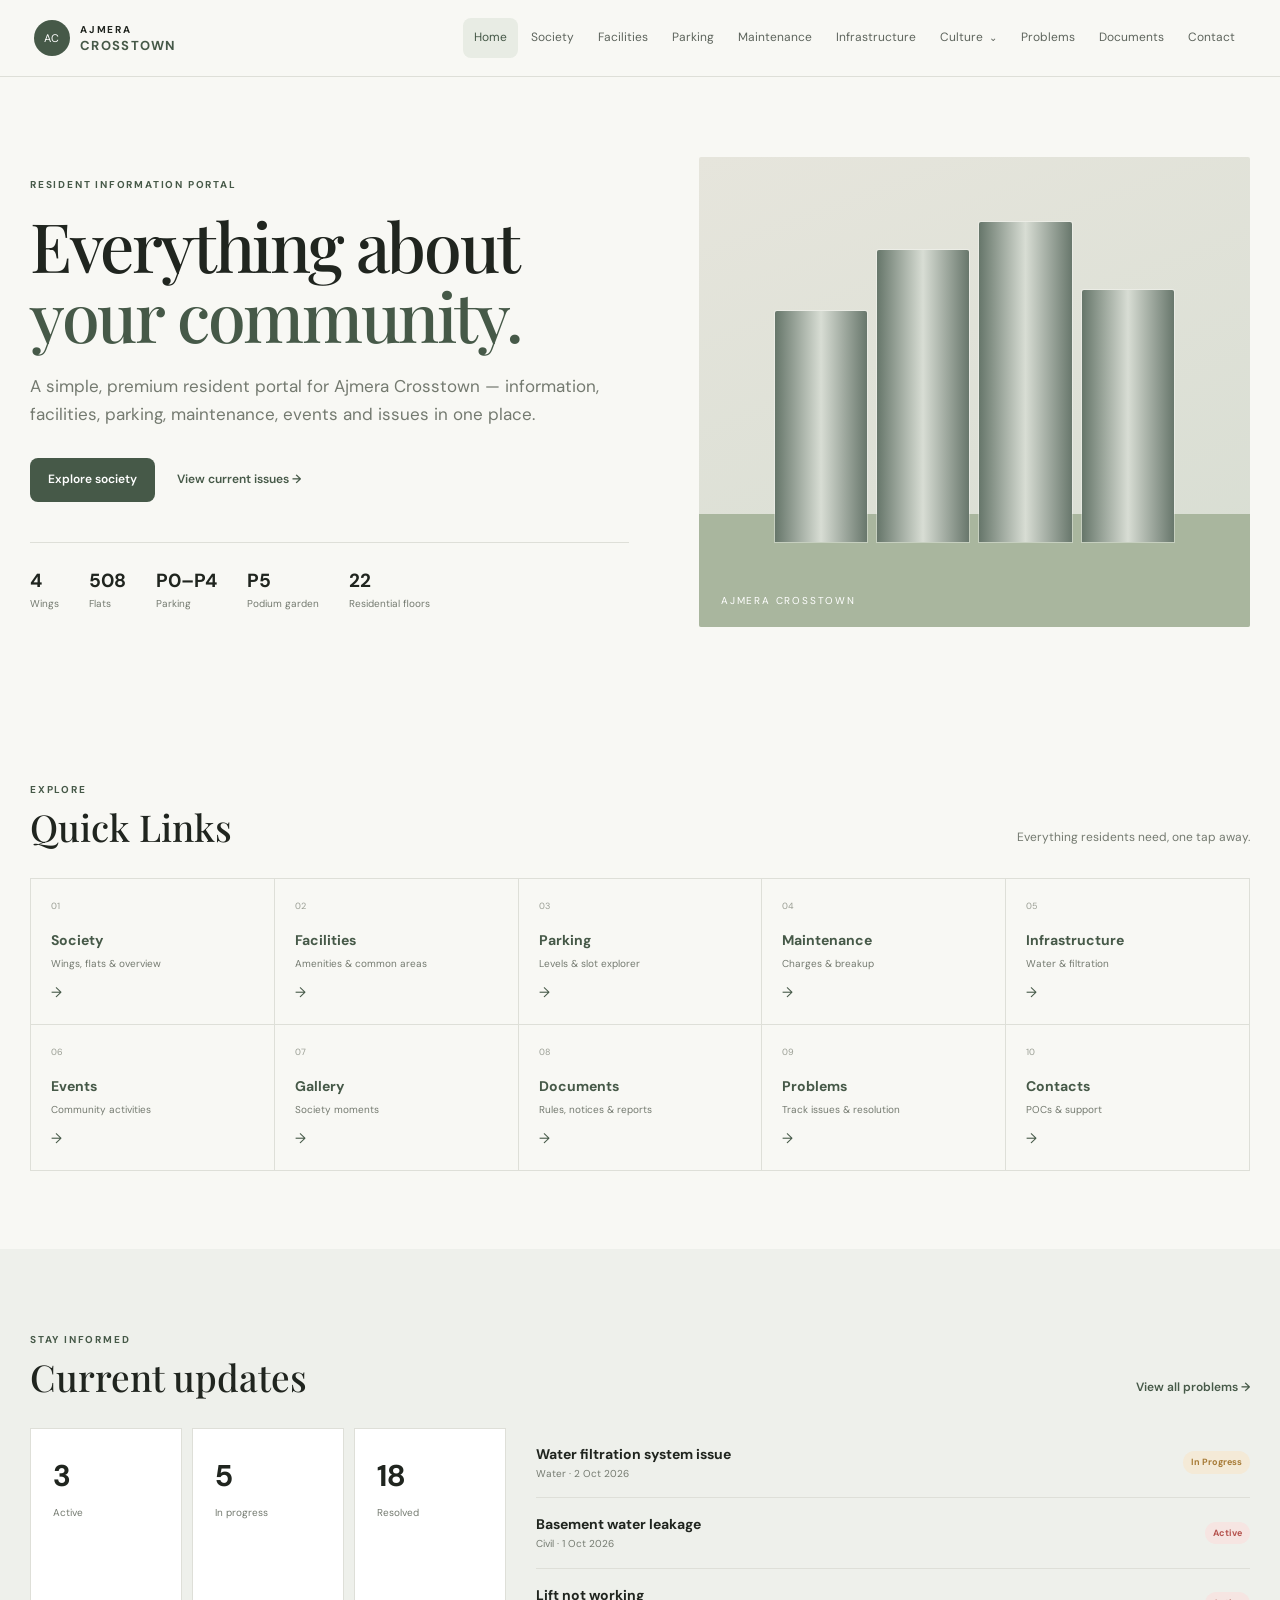
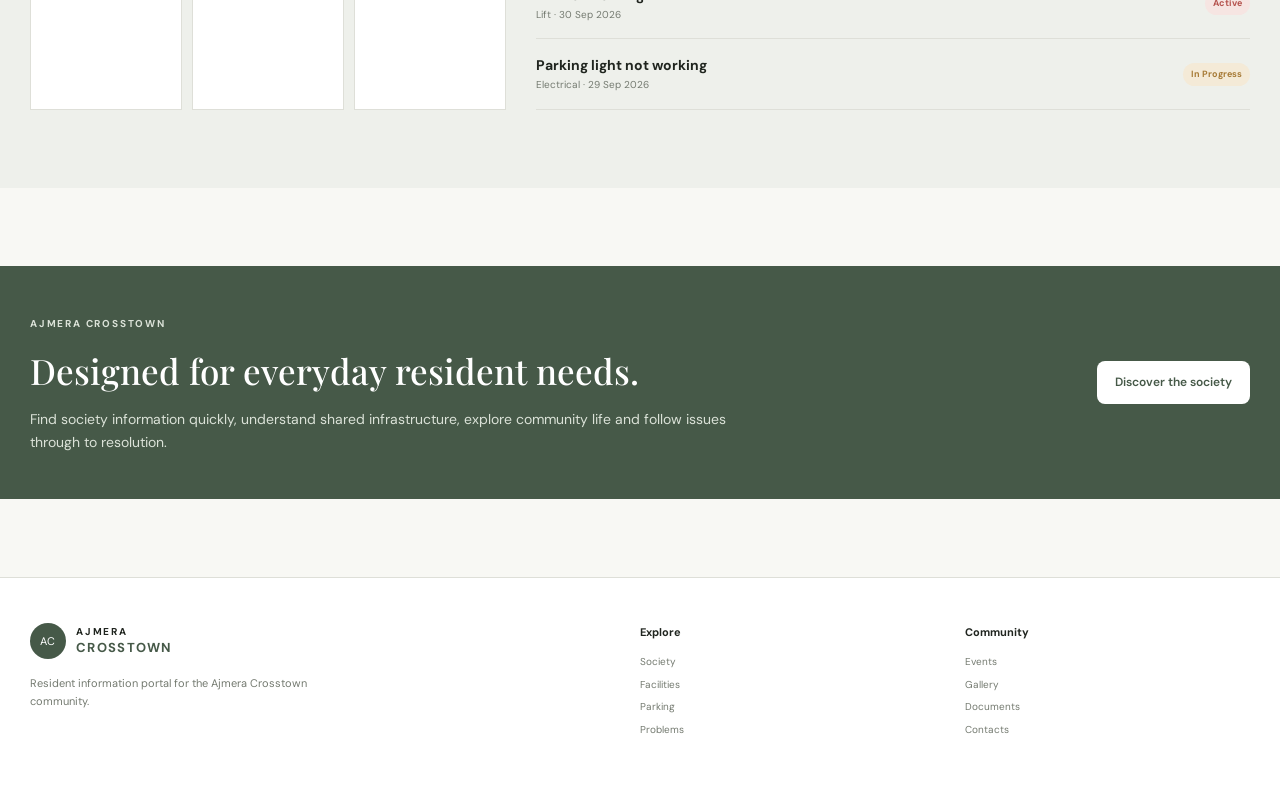
==== commit 9de9da46: "refactor: convert homepage to multi-page portal entry" ====
--- a/index.html
+++ b/index.html
@@ -1,17 +1 @@
-<!doctype html><html lang="en"><head><meta charset="utf-8"><meta name="viewport" content="width=device-width,initial-scale=1"><meta name="theme-color" content="#173b73"><link rel="manifest" href="manifest.webmanifest"><link rel="stylesheet" href="styles.css"><title>Home · Ajmera Crosstown</title></head><body><header class="site-header"><div class="nav-shell"><a class="brand" href="index.html"><span class="brand-mark">AC</span><span><b>AJMERA</b><strong>CROSSTOWN</strong></span></a><nav class="desktop-nav"><a class="active" href="index.html">Home</a><a class="" href="society.html">Society</a><a class="" href="facilities.html">Facilities</a><a class="" href="parking.html">Parking</a><a class="" href="maintenance.html">Maintenance</a><a class="" href="infrastructure.html">Infrastructure</a><div class="nav-dropdown"><button>Culture <span>⌄</span></button><div><a href="events.html">Events</a><a href="gallery.html">Gallery</a></div></div><a class="" href="problems.html">Problems</a><a class="" href="documents.html">Documents</a><a class="" href="contacts.html">Contact</a></nav><button class="menu-btn" id="menuBtn" aria-label="Open menu">☰</button></div><div class="mobile-menu" id="mobileMenu"><a href="index.html">Home</a><a href="society.html">Society</a><a href="facilities.html">Facilities</a><a href="parking.html">Parking</a><a href="maintenance.html">Maintenance</a><a href="infrastructure.html">Infrastructure</a><details><summary>Culture</summary><a href="events.html">Events</a><a href="gallery.html">Gallery</a></details><a href="problems.html">Problems & Issues</a><a href="documents.html">Documents</a><a href="contacts.html">Contact</a></div></header><main>
-<section class="home-hero"><div class="container home-grid"><div><span class="eyebrow">RESIDENT INFORMATION PORTAL</span><h1>Everything about<br><em>your community.</em></h1><p class="hero-copy">A simple, premium resident portal for Ajmera Crosstown — information, facilities, parking, maintenance, events and issues in one place.</p><div class="hero-actions"><a class="primary-btn" href="society.html">Explore society</a><a class="text-btn" href="problems.html">View current issues →</a></div><div class="stats-row"><div><b>4</b><span>Wings</span></div><div><b>508</b><span>Flats</span></div><div><b>P0–P4</b><span>Parking</span></div><div><b>P5</b><span>Podium garden</span></div><div><b>22</b><span>Residential floors</span></div></div></div><div class="hero-visual"><div class="building-silhouette"><i></i><i></i><i></i><i></i></div><span>AJMERA CROSSTOWN</span></div></div></section>
-<section class="section"><div class="container"><div class="section-heading"><div><span class="eyebrow">EXPLORE</span><h2>Quick Links</h2></div><p>Everything residents need, one tap away.</p></div><div class="quick-grid">
-<a class="quick-tile" href="society.html"><span>01</span><b>Society</b><small>Wings, flats & overview</small>→</a>
-<a class="quick-tile" href="facilities.html"><span>02</span><b>Facilities</b><small>Amenities & common areas</small>→</a>
-<a class="quick-tile" href="parking.html"><span>03</span><b>Parking</b><small>Levels & slot explorer</small>→</a>
-<a class="quick-tile" href="maintenance.html"><span>04</span><b>Maintenance</b><small>Charges & breakup</small>→</a>
-<a class="quick-tile" href="infrastructure.html"><span>05</span><b>Infrastructure</b><small>Water & filtration</small>→</a>
-<a class="quick-tile" href="events.html"><span>06</span><b>Events</b><small>Community activities</small>→</a>
-<a class="quick-tile" href="gallery.html"><span>07</span><b>Gallery</b><small>Society moments</small>→</a>
-<a class="quick-tile" href="documents.html"><span>08</span><b>Documents</b><small>Rules, notices & reports</small>→</a>
-<a class="quick-tile" href="problems.html"><span>09</span><b>Problems</b><small>Track issues & resolution</small>→</a>
-<a class="quick-tile" href="contacts.html"><span>10</span><b>Contacts</b><small>POCs & support</small>→</a>
-</div></div></section>
-<section class="section soft"><div class="container"><div class="section-heading"><div><span class="eyebrow">STAY INFORMED</span><h2>Current updates</h2></div><a class="text-btn" href="problems.html">View all problems →</a></div><div class="update-layout"><div class="issue-summary"><div><b>3</b><span>Active</span></div><div><b>5</b><span>In progress</span></div><div><b>18</b><span>Resolved</span></div></div><div id="homeUpdates" class="update-list"></div></div></div></section>
-<section class="section"><div class="container feature-banner"><div><span class="eyebrow">AJMERA CROSSTOWN</span><h2>Designed for everyday resident needs.</h2><p>Find society information quickly, understand how shared infrastructure works, explore community life and follow issues through to resolution.</p></div><a class="primary-btn" href="society.html">Discover the society</a></div></section>
-</main><footer><div><a class="brand footer-brand" href="index.html"><span class="brand-mark">AC</span><span><b>AJMERA</b><strong>CROSSTOWN</strong></span></a><p>Resident information portal for the Ajmera Crosstown community.</p></div><div><b>Explore</b><a href="society.html">Society</a><a href="facilities.html">Facilities</a><a href="parking.html">Parking</a><a href="problems.html">Problems</a></div><div><b>Community</b><a href="events.html">Events</a><a href="gallery.html">Gallery</a><a href="documents.html">Documents</a><a href="contacts.html">Contacts</a></div></footer><script src="data.js"></script><script src="app.js"></script></body></html>+<!doctype html><html lang="en"><head><meta charset="utf-8"><meta name="viewport" content="width=device-width,initial-scale=1"><meta name="theme-color" content="#465948"><meta name="description" content="Ajmera Crosstown resident information portal"><link rel="manifest" href="manifest.webmanifest"><link rel="stylesheet" href="styles.css"><title>Ajmera Crosstown</title></head><body data-page="home"><div id="siteHeader"></div><main><section class="home-hero"><div class="container home-grid"><div><span class="eyebrow">RESIDENT INFORMATION PORTAL</span><h1>Everything about<br><em>your community.</em></h1><p class="hero-copy">A simple, premium resident portal for Ajmera Crosstown — information, facilities, parking, maintenance, events and issues in one place.</p><div class="hero-actions"><a class="primary-btn" href="society.html">Explore society</a><a class="text-btn" href="problems.html">View current issues →</a></div><div class="stats-row"><div><b>4</b><span>Wings</span></div><div><b>508</b><span>Flats</span></div><div><b>P0–P4</b><span>Parking</span></div><div><b>P5</b><span>Podium garden</span></div><div><b>22</b><span>Residential floors</span></div></div></div><div class="hero-visual"><div class="building-silhouette"><i></i><i></i><i></i><i></i></div><span>AJMERA CROSSTOWN</span></div></div></section><section class="section"><div class="container"><div class="section-heading"><div><span class="eyebrow">EXPLORE</span><h2>Quick Links</h2></div><p>Everything residents need, one tap away.</p></div><div class="quick-grid"><a class="quick-tile" href="society.html"><span>01</span><b>Society</b><small>Wings, flats & overview</small>→</a><a class="quick-tile" href="facilities.html"><span>02</span><b>Facilities</b><small>Amenities & common areas</small>→</a><a class="quick-tile" href="parking.html"><span>03</span><b>Parking</b><small>Levels & slot explorer</small>→</a><a class="quick-tile" href="maintenance.html"><span>04</span><b>Maintenance</b><small>Charges & breakup</small>→</a><a class="quick-tile" href="infrastructure.html"><span>05</span><b>Infrastructure</b><small>Water & filtration</small>→</a><a class="quick-tile" href="events.html"><span>06</span><b>Events</b><small>Community activities</small>→</a><a class="quick-tile" href="gallery.html"><span>07</span><b>Gallery</b><small>Society moments</small>→</a><a class="quick-tile" href="documents.html"><span>08</span><b>Documents</b><small>Rules, notices & reports</small>→</a><a class="quick-tile" href="problems.html"><span>09</span><b>Problems</b><small>Track issues & resolution</small>→</a><a class="quick-tile" href="contacts.html"><span>10</span><b>Contacts</b><small>POCs & support</small>→</a></div></div></section><section class="section soft"><div class="container"><div class="section-heading"><div><span class="eyebrow">STAY INFORMED</span><h2>Current updates</h2></div><a class="text-btn" href="problems.html">View all problems →</a></div><div class="update-layout"><div class="issue-summary"><div><b>3</b><span>Active</span></div><div><b>5</b><span>In progress</span></div><div><b>18</b><span>Resolved</span></div></div><div id="homeUpdates" class="update-list"></div></div></div></section><section class="section"><div class="container feature-banner"><div><span class="eyebrow">AJMERA CROSSTOWN</span><h2>Designed for everyday resident needs.</h2><p>Find society information quickly, understand shared infrastructure, explore community life and follow issues through to resolution.</p></div><a class="primary-btn" href="society.html">Discover the society</a></div></section></main><div id="siteFooter"></div><script src="data.js"></script><script src="app.js"></script></body></html>
--- a/styles.css
+++ b/styles.css
@@ -1 +1,19 @@
-@import url("https://fonts.googleapis.com/css2?family=DM+Sans:wght@400;500;600;700&display=swap");:root{--n:#173b73;--i:#18253a;--m:#66748a;--l:#e6ebf2;--bg:#f7f9fc;--b:#fff;--blue:#eaf3ff;--green:#eaf8ef;--amber:#fff6df;--red:#fff0ef;--purple:#f2efff;--shadow:0 14px 40px rgba(31,52,83,.08)}*{box-sizing:border-box}html{scroll-behavior:smooth}body{margin:0;background:var(--bg);color:var(--i);font:14px/1.55 "DM Sans",sans-serif}a{text-decoration:none;color:inherit}button,input,select{font:inherit}button{cursor:pointer}header{position:sticky;top:0;z-index:20;background:#fff;border-bottom:1px solid var(--l)}.nav{height:70px;max-width:1440px;margin:auto;padding:0 28px;display:flex;align-items:center;gap:20px}.brand{display:flex;gap:9px;align-items:center;min-width:160px}.brand>span{width:32px;height:32px;border-radius:9px;background:var(--n);color:#fff;display:grid;place-items:center}.brand b{font-size:9px;letter-spacing:.14em;line-height:1.1}.brand strong{font-size:12px;color:var(--n)}nav{display:flex;gap:3px;flex:1}nav>a,.drop>button{padding:9px;border:0;background:none;border-radius:9px;color:#526077;font-size:12px}.drop{position:relative}.drop>div{display:none;position:absolute;top:42px;background:#fff;border:1px solid var(--l);border-radius:12px;padding:6px;width:140px;box-shadow:var(--shadow)}.drop:hover>div{display:block}.drop div a{display:block;padding:9px;border-radius:8px;font-size:12px}.drop div a:hover{background:#f1f5fa;color:var(--n)}#installBtn,#menuBtn{width:38px;height:38px;border:1px solid var(--l);border-radius:10px;background:#fff;color:var(--n)}.mobile{display:none}.wrap{max-width:1440px;margin:auto;padding:64px 34px}.hero{display:grid;grid-template-columns:1.05fr .95fr;gap:25px;padding-top:38px}.hero h1{font-size:53px;line-height:1.02;letter-spacing:-.045em;margin:12px 0 20px}.hero h1 em{font-style:normal;color:var(--n)}.hero p{font-size:18px;color:var(--m);max-width:570px}.hero-art{min-height:400px;border-radius:28px;overflow:hidden;position:relative;background:linear-gradient(160deg,#dcefff,#f7fbff 60%,#b7d6b5)}.hero-art i,.building-art i{position:absolute;bottom:60px;width:20%;height:58%;background:linear-gradient(90deg,#849db8,#edf3f8,#8aa4be);border-radius:7px 7px 0 0}.hero-art i:after,.building-art i:after{content:"";position:absolute;inset:18px 8px 0;background:repeating-linear-gradient(90deg,#56708a44 0 4px,transparent 4px 12px)}.hero-art i:nth-child(1){left:12%;height:54%}.hero-art i:nth-child(2){left:40%;height:72%}.hero-art i:nth-child(3){left:68%;height:61%}.hero-art:after{content:"";position:absolute;bottom:0;left:0;right:0;height:24%;background:#91b586}.stats{display:flex;gap:24px;flex-wrap:wrap;margin-top:35px}.stats b{font-size:20px;color:var(--n)}.stats small{display:block;font-size:10px;color:var(--m);font-weight:400}.head{display:flex;justify-content:space-between;align-items:end;gap:20px;margin-bottom:24px}.head small{font-size:10px;letter-spacing:.15em;color:#6d7d96;font-weight:700}.head h2{margin:5px 0;font-size:30px;letter-spacing:-.03em}.head p,.head>span{color:var(--m);margin:4px 0}.grid4{display:grid;grid-template-columns:repeat(4,1fr);gap:13px}.quick-card,.card,.facility-card,.event-card,.gallery-card{background:#fff;border:1px solid var(--l);border-radius:16px}.quick-card{padding:17px;min-height:122px;position:relative;transition:transform .18s ease,box-shadow .18s ease,border-color .18s ease}.quick-card:hover{transform:translateY(-3px);box-shadow:0 12px 28px rgba(31,52,83,.09);border-color:#cbd8e8}.quick-card span{display:grid;place-items:center;width:34px;height:34px;border-radius:10px;background:var(--blue);color:var(--n);margin-bottom:10px;font-size:16px}.quick-card b,.quick-card small{display:block}.quick-card b{font-size:12px}.quick-card small{color:var(--m);font-size:10px;padding-right:16px}.quick-card i{position:absolute;right:15px;bottom:14px;color:#8a98aa;font-style:normal;font-size:13px}.updates{display:grid;grid-template-columns:.8fr 1.2fr;gap:18px}.summary{display:grid;grid-template-columns:repeat(3,1fr);gap:10px}.summary>div,.problem-stats>div{padding:20px;border-radius:15px}.summary b,.problem-stats b,.history-grid b{display:block;font-size:27px}.summary span,.problem-stats span,.history-grid span{font-size:11px}.red{background:var(--red);color:#bd403b}.amber{background:var(--amber);color:#986a00}.green{background:var(--green);color:#287a4d}.blue{background:var(--blue);color:#2e68b3}.update-card{display:flex;gap:12px;align-items:center;background:#fff;border:1px solid var(--l);border-radius:12px;padding:12px;margin-bottom:8px}.update-card div{flex:1}.update-card b,.update-card small{display:block}.update-card small{font-size:10px;color:var(--m)}.two{display:grid;grid-template-columns:1.4fr .6fr;gap:18px}.card{padding:21px}.big{display:grid;grid-template-columns:1fr 1fr;gap:24px;align-items:center}.building-art{height:260px;border-radius:13px;position:relative;overflow:hidden;background:linear-gradient(#d9efff,#edf8ff 60%,#bcdab9)}.building-art i{bottom:30px}.stack{display:grid;gap:18px}.facts{display:grid;grid-template-columns:repeat(2,1fr);gap:10px;margin-top:16px}.facts span{background:#f7f9fc;padding:10px;border-radius:9px;font-size:11px}.facts b{display:block;color:var(--m);font-size:9px;text-transform:uppercase}.list{display:grid}.list span{display:flex;justify-content:space-between;padding:9px 0;border-bottom:1px solid var(--l);font-size:12px}.btn{display:inline-block;background:#edf4fb;color:var(--n);padding:9px 12px;border-radius:9px;font-size:11px;font-weight:700}.tint{background:#f2f6fb}.facility-card{overflow:hidden}.facility-card h3,.facility-card p{margin:13px 15px}.facility-card p{font-size:10px;color:var(--m);margin-top:-8px}.facility-body>span{display:block;margin:0 15px 14px;color:var(--n);font-size:10px;font-weight:700}.facility-image,.event-image,.gallery-image{height:140px;background:linear-gradient(135deg,#dbeefe,#a9c6dc)}.f2{background:linear-gradient(135deg,#dff5e6,#a7d2b5)}.f3{background:linear-gradient(135deg,#eee5ff,#c5b3ea)}.f4{background:linear-gradient(135deg,#fff1dc,#e9c28d)}.f5{background:linear-gradient(135deg,#e7f2ff,#adc5df)}.f6{background:linear-gradient(135deg,#edf0f5,#cbd2dd)}.f7{background:linear-gradient(135deg,#e6f7f3,#9fcfc1)}.f8{background:linear-gradient(135deg,#fff0ef,#e4b5b0)}.tabs{display:flex;gap:7px;margin-bottom:15px}.tabs button{border:0;padding:9px 14px;border-radius:9px;background:#eaf0f7;color:#607089}.tabs .active{background:var(--n);color:#fff}.parking-stats,.problem-stats{display:grid;grid-template-columns:repeat(4,1fr);gap:10px;margin-bottom:17px}.parking-stats>div{background:#fff;border:1px solid var(--l);border-radius:13px;padding:17px}.tabs button{border:1px solid transparent}.tabs button small{display:block;font-size:8px;opacity:.75;margin-top:1px}.tabs button.active small{opacity:.85}.parking-stats b{display:block;font-size:24px;color:var(--n)}.parking-stats span{font-size:10px;color:var(--m)}.parking{display:grid;grid-template-columns:1.5fr .5fr;gap:18px}.slots{display:grid;grid-template-columns:repeat(10,1fr);gap:7px;background:#fff;border:1px solid var(--l);border-radius:17px;padding:17px}.slot{height:40px;border:0;border-radius:7px;background:#edf3f9;color:#718096}.slot.available{background:#dcecff;color:#1f67af;outline:2px solid #7eb1e8}.parking-map{height:210px;border-radius:17px;background:linear-gradient(135deg,#dbe8d6,#9fb894);display:grid;place-items:end start;padding:12px;color:#fff;font-size:10px}.maintenance{display:grid;grid-template-columns:.45fr 1fr;gap:18px}.total{border-radius:19px;padding:30px;background:linear-gradient(135deg,#dcecff,#eef6ff);display:grid;align-content:center}.total span,.total small{color:#5d7391}.total b{font-size:43px;color:var(--n)}.flow{display:flex;align-items:center;justify-content:space-between;gap:8px;padding:10px 0 28px}.flow span{font-size:27px;color:var(--n);text-align:center}.flow b{display:block;font-size:9px;color:var(--m)}.system{display:grid;grid-template-columns:1fr .7fr;gap:25px;border-top:1px solid var(--l);padding-top:23px}.filter-art{height:210px;border-radius:14px;background:linear-gradient(135deg,#edf6fc,#d4e5f1);display:grid;place-items:end start;padding:12px;font-size:9px;color:#6d7f95}.culture{display:grid;grid-template-columns:1fr 1fr;gap:14px}.culture .card{padding:23px}.culture b{display:block;color:var(--n);font-size:16px}.culture span{font-size:11px;color:var(--m)}.grid3{display:grid;grid-template-columns:repeat(3,1fr);gap:15px}.event-card,.gallery-card{overflow:hidden}.event-body,.gallery-card>div:last-child{padding:14px}.event-body h3{margin:8px 0;font-size:16px}.event-body p,.event-body small,.gallery-card small{font-size:10px;color:var(--m)}.event-image{height:170px}.e2{background:linear-gradient(135deg,#f3c8c2,#c4b0d9)}.e3{background:linear-gradient(135deg,#d8eff0,#f2ddb5)}.gallery-grid{display:grid;grid-template-columns:repeat(4,1fr);gap:15px}.gallery-image{height:160px}.g2{background:linear-gradient(135deg,#e9e0ba,#9ac0a5)}.g3{background:linear-gradient(135deg,#f3c2cd,#c4b4e1)}.g4{background:linear-gradient(135deg,#c8e4ef,#d7b995)}.g5{background:linear-gradient(135deg,#e9b8a4,#a38ebf)}.g6{background:linear-gradient(135deg,#c1e0cb,#7fa9c5)}.g7{background:linear-gradient(135deg,#c7e0bd,#88ad7e)}.g8{background:linear-gradient(135deg,#e8d7c4,#b1c4dc)}.filters{display:grid;grid-template-columns:2fr repeat(3,1fr);gap:8px;margin-bottom:15px}.filters input,.filters select{height:42px;border:1px solid var(--l);border-radius:10px;background:#fff;padding:0 11px;color:#52627a}.problem-table{background:#fff;border:1px solid var(--l);border-radius:16px;overflow:auto}.table-head,.problem-row{display:grid;grid-template-columns:80px 1.7fr 100px 135px 80px 105px 50px 95px;min-width:760px;align-items:center;gap:8px;padding:12px 14px}.table-head{background:#f7f9fc;color:#748198;font-size:9px;text-transform:uppercase;font-weight:700}.problem-row{width:100%;text-align:left;border:0;border-top:1px solid var(--l);background:#fff;font-size:10px;color:#66748a}.problem-row strong{font-size:11px;color:var(--i)}.badge{display:inline-flex;border-radius:999px;padding:3px 7px;font-size:9px;font-weight:700;background:#eef3f8;color:#617087}.problem-row .high,.problem-row .critical,.problem-row .active{background:var(--red);color:#bd403b}.problem-row .medium,.problem-row .in-progress,.problem-row .waiting{background:var(--amber);color:#986a00}.problem-row .low,.problem-row .resolved{background:var(--green);color:#287a4d}.history{background:var(--n);color:#fff}.history p{color:#b7c9e1}.history-grid{display:grid;grid-template-columns:repeat(4,1fr);gap:10px;margin-top:22px}.history-grid div{padding:20px;border:1px solid #ffffff22;background:#ffffff0d;border-radius:14px}.docs{display:grid;grid-template-columns:220px 1fr;gap:15px}.docs aside{display:grid;gap:5px}.docs aside>*{padding:9px;border-radius:8px;font-size:11px}.docs aside b{background:#edf4fb;color:var(--n)}.doc-row{display:flex;align-items:center;gap:12px;padding:14px;border-bottom:1px solid var(--l)}.doc-row:last-child{border:0}.doc-row div{flex:1}.doc-row b,.doc-row small{display:block}.doc-row small{font-size:9px;color:var(--m)}.contact-grid{display:grid;grid-template-columns:repeat(3,1fr);gap:13px}.contact-card{background:#fff;border:1px solid var(--l);border-radius:15px;padding:16px}.contact-card b,.contact-card small,.contact-card em{display:block}.contact-card small,.contact-card em{font-size:10px;color:var(--m);font-style:normal}.modal{display:none;position:fixed;inset:0;z-index:40;background:#0d1e366b;align-items:center;justify-content:center;padding:18px}.modal.open{display:flex}.modal-card{width:min(820px,100%);max-height:90vh;overflow:auto;background:#fff;border-radius:20px;padding:26px;position:relative}.modal-open{overflow:hidden}.modal-card>button{position:absolute;right:15px;top:13px;border:0;background:#f1f4f7;border-radius:9px;width:34px;height:34px;font-size:21px}.modal-title{display:flex;justify-content:space-between;gap:15px;align-items:center}.modal-title h2{font-size:25px;margin:5px 35px 5px 0}.modal-description{color:var(--m)}.detail-grid{display:grid;grid-template-columns:repeat(4,1fr);gap:9px}.detail-grid div{background:#f7f9fc;border-radius:10px;padding:10px}.detail-grid small,.detail-grid b{display:block}.detail-grid small{font-size:8px;color:var(--m);text-transform:uppercase}.detail-grid b{font-size:11px;margin-top:3px}.poc-box{background:#edf5fc;border-radius:12px;padding:13px;margin:15px 0}.poc-box span{background:#fff;border-radius:7px;padding:6px 8px;font-size:10px;margin-right:5px}.modal-tabs{display:flex;gap:20px;border-bottom:1px solid var(--l);margin-top:15px}.modal-tabs>*{padding:10px 0;font-size:10px}.modal-tabs b{color:var(--n);border-bottom:2px solid var(--n)}.timeline{border-left:2px solid #dce5ef;margin:17px 0;padding-left:15px}.timeline div{position:relative;padding-bottom:15px}.timeline i{position:absolute;left:-20px;top:4px;width:8px;height:8px;background:var(--n);border-radius:50%}.timeline small,.timeline b,.timeline p{display:block}.timeline small{font-size:8px;color:var(--m)}.timeline b{font-size:11px}.timeline p{font-size:10px;color:var(--m);margin:3px 0}.resolution{background:#edf8f1;border-radius:10px;padding:12px;font-size:10px}.resolution p{margin:3px 0;color:#4e6d5b}footer{background:#fff;border-top:1px solid var(--l);padding:25px 34px;display:flex;justify-content:space-between;color:var(--m);font-size:10px}footer b{color:var(--n)}@media(max-width:1100px){.grid4,.gallery-grid{grid-template-columns:repeat(3,1fr)}nav>a:nth-last-child(-n+2){display:none}.nav{padding-left:20px;padding-right:20px}}@media(max-width:980px){nav{display:none}#menuBtn{display:grid;place-items:center}.nav{gap:10px}.brand{flex:1}}@media(max-width:760px){.nav{height:64px;padding:0 16px}.desktop-nav{display:none}nav{display:none}.mobile{padding:9px 16px 15px;border-top:1px solid var(--l);background:#fff}.mobile.open{display:grid}.mobile a,.mobile summary{padding:10px;border-bottom:1px solid var(--l);font-size:12px}.hero{display:block;padding-top:25px}.hero h1{font-size:39px}.hero-art{min-height:240px;margin-top:25px}.wrap{padding:48px 17px}.head{align-items:flex-start;flex-direction:column;gap:3px}.head h2{font-size:26px}.grid4,.grid3,.gallery-grid,.contact-grid{grid-template-columns:1fr 1fr}.updates,.two,.parking,.maintenance,.system{grid-template-columns:1fr}.summary,.parking-stats,.problem-stats{grid-template-columns:repeat(2,1fr)}.big{grid-template-columns:1fr}.building-art{height:200px}.slots{grid-template-columns:repeat(5,1fr);padding:12px;gap:6px}.slot{height:38px}.flow{overflow:auto;justify-content:flex-start}.flow span{min-width:105px}.culture{grid-template-columns:1fr}.filters{grid-template-columns:1fr 1fr}.filters input{grid-column:1/-1}.problem-table{overflow:visible;background:transparent;border:0}.table-head{display:none}.problem-row{min-width:0;width:100%;grid-template-columns:1fr auto;gap:6px 10px;padding:14px;margin-bottom:8px;border:1px solid var(--l);border-radius:14px;box-shadow:0 4px 16px rgba(31,52,83,.04)}.problem-row>span:nth-child(1){grid-column:1}.problem-row>strong{grid-column:1/-1;grid-row:2;font-size:12px}.problem-row>span:nth-child(3){grid-row:3}.problem-row>span:nth-child(4){grid-row:3}.problem-row>span:nth-child(5){grid-column:2;grid-row:1}.problem-row>span:nth-child(6){grid-column:2;grid-row:3}.problem-row>span:nth-child(7),.problem-row>span:nth-child(8){display:none}.docs{grid-template-columns:1fr}.history-grid{grid-template-columns:1fr 1fr}.detail-grid{grid-template-columns:1fr 1fr}footer{display:block;padding:22px 17px}footer span{display:block;margin-top:8px}}@media(max-width:430px){.grid4,.grid3,.gallery-grid,.contact-grid{grid-template-columns:1fr}.hero h1{font-size:34px}.detail-grid{grid-template-columns:1fr}}+@import url("https://fonts.googleapis.com/css2?family=DM+Sans:wght@400;500;600;700&family=Playfair+Display:wght@500;600&display=swap");
+:root{--ink:#20251f;--muted:#747a70;--line:#dedfd8;--paper:#f8f8f4;--white:#fff;--sage:#687b69;--sage-dark:#465948;--sage-soft:#e8ece4;--sand:#eee9de;--accent:#b47b58;--danger:#b5534e;--warning:#a77b37;--success:#4e795d;--shadow:0 16px 45px rgba(38,43,34,.08)}
+*{box-sizing:border-box}html{scroll-behavior:smooth}body{margin:0;background:var(--paper);color:var(--ink);font:14px/1.65 "DM Sans",sans-serif}a{text-decoration:none;color:inherit}button,input,select{font:inherit}button{cursor:pointer}
+.site-header{position:sticky;top:0;z-index:50;background:rgba(248,248,244,.96);backdrop-filter:blur(14px);border-bottom:1px solid var(--line)}.nav-shell{max-width:1380px;height:76px;margin:auto;padding:0 34px;display:flex;align-items:center;gap:32px}.brand{display:flex;align-items:center;gap:10px;min-width:175px}.brand-mark{width:36px;height:36px;border-radius:50%;display:grid;place-items:center;background:var(--sage-dark);color:#fff;font-size:11px;letter-spacing:.08em}.brand b,.brand strong{display:block;line-height:1}.brand b{font-size:10px;letter-spacing:.18em}.brand strong{font-size:13px;letter-spacing:.1em;color:var(--sage-dark);margin-top:4px}.desktop-nav{display:flex;align-items:center;gap:2px;flex:1;justify-content:flex-end}.desktop-nav>a,.nav-dropdown>button{border:0;background:transparent;padding:10px 11px;border-radius:8px;color:#5e655d;font-size:12px}.desktop-nav>a:hover,.desktop-nav>a.active,.nav-dropdown>button:hover{background:var(--sage-soft);color:var(--sage-dark)}.nav-dropdown{position:relative}.nav-dropdown>button span{font-size:10px;margin-left:3px}.nav-dropdown>div{display:none;position:absolute;right:0;top:42px;width:145px;background:#fff;border:1px solid var(--line);border-radius:12px;padding:6px;box-shadow:var(--shadow)}.nav-dropdown:hover>div{display:block}.nav-dropdown a{display:block;padding:9px;border-radius:8px;font-size:12px}.nav-dropdown a:hover{background:var(--sage-soft)}.menu-btn{display:none;border:1px solid var(--line);background:#fff;border-radius:9px;width:40px;height:40px}.mobile-menu{display:none;max-width:1380px;margin:auto;padding:8px 20px 18px;background:var(--paper)}.mobile-menu a,.mobile-menu summary{display:block;padding:11px 8px;border-bottom:1px solid var(--line);font-size:13px}.mobile-menu details a{padding-left:20px}
+.container{max-width:1280px;margin:auto;padding-left:30px;padding-right:30px}.home-hero{padding:80px 0 72px;background:var(--paper)}.home-grid{display:grid;grid-template-columns:1fr .92fr;gap:70px;align-items:center}.eyebrow,.page-hero small{font-size:10px;font-weight:700;letter-spacing:.18em;color:var(--sage-dark)}h1,h2,h3,p{margin-top:0}.home-hero h1{font-family:"Playfair Display",serif;font-size:68px;line-height:1.03;font-weight:500;letter-spacing:-.035em;margin:15px 0 22px}.home-hero h1 em{font-style:normal;color:var(--sage-dark)}.hero-copy{font-size:17px;color:var(--muted);max-width:590px}.hero-actions{display:flex;gap:22px;align-items:center;margin:30px 0 40px}.primary-btn,.light-btn{display:inline-flex;align-items:center;justify-content:center;padding:12px 18px;border-radius:8px;background:var(--sage-dark);color:#fff;font-size:12px;font-weight:600}.text-btn{color:var(--sage-dark);font-size:12px;font-weight:600}.stats-row{display:flex;gap:30px;flex-wrap:wrap;border-top:1px solid var(--line);padding-top:22px}.stats-row b{display:block;font-size:19px}.stats-row span{display:block;color:var(--muted);font-size:10px}.hero-visual{height:470px;border-radius:2px;background:linear-gradient(160deg,#e6e5dc,#d7ddd2);position:relative;overflow:hidden}.hero-visual:before{content:"";position:absolute;left:0;right:0;bottom:0;height:24%;background:#a9b69e}.hero-visual>span{position:absolute;left:22px;bottom:18px;color:#fff;font-size:10px;letter-spacing:.18em}.building-silhouette{position:absolute;inset:45px 45px 85px;display:flex;align-items:end;justify-content:center;gap:10px}.building-silhouette i{width:20%;height:68%;background:linear-gradient(90deg,#66766a,#d8ddd4,#68776c);border-radius:2px 2px 0 0;box-shadow:0 0 0 1px #ffffff55}.building-silhouette i:nth-child(2){height:86%}.building-silhouette i:nth-child(3){height:94%}.building-silhouette i:nth-child(4){height:74%}
+.section{padding:78px 0}.section.soft{background:#eef0eb}.section-heading{display:flex;justify-content:space-between;align-items:end;gap:25px;margin-bottom:30px}.section-heading h2{font-family:"Playfair Display",serif;font-size:37px;font-weight:500;line-height:1.1;margin:7px 0 0}.section-heading>p{color:var(--muted);font-size:12px;margin:0}.quick-grid{display:grid;grid-template-columns:repeat(5,1fr);gap:1px;background:var(--line);border:1px solid var(--line)}.quick-tile{min-height:145px;background:var(--paper);padding:20px;display:flex;flex-direction:column;transition:.2s}.quick-tile:hover{background:#fff;transform:translateY(-2px)}.quick-tile span{font-size:9px;color:#9a9e94;margin-bottom:auto}.quick-tile b{font-size:14px;margin-bottom:4px}.quick-tile small{font-size:10px;color:var(--muted);margin-bottom:8px}.quick-tile{color:var(--sage-dark)}
+.update-layout{display:grid;grid-template-columns:.8fr 1.2fr;gap:30px}.issue-summary{display:grid;grid-template-columns:repeat(3,1fr);gap:10px}.issue-summary>div{padding:22px;background:#fff;border:1px solid var(--line)}.issue-summary b{display:block;font-size:30px}.issue-summary span{font-size:10px;color:var(--muted)}.update-card{display:flex;align-items:center;gap:15px;padding:15px 0;border-bottom:1px solid var(--line)}.update-card>div{flex:1}.update-card b,.update-card small{display:block}.update-card small{color:var(--muted);font-size:10px}.badge{display:inline-flex;padding:4px 8px;border-radius:99px;background:#e9ece6;color:var(--sage-dark);font-size:9px;font-weight:700}.badge.active,.badge.critical,.badge.high{background:#f6e5e2;color:var(--danger)}.badge.in-progress,.badge.waiting,.badge.medium{background:#f4ead7;color:var(--warning)}.badge.resolved,.badge.low{background:#e4eee6;color:var(--success)}
+.feature-banner{background:var(--sage-dark);color:#fff;padding-top:45px;padding-bottom:45px;display:flex;align-items:center;justify-content:space-between;gap:40px}.feature-banner h2{font-family:"Playfair Display",serif;font-size:35px;font-weight:500;margin:8px 0}.feature-banner p{color:#dbe2d8;max-width:700px;margin:0}.feature-banner .eyebrow{color:#dbe2d8}.feature-banner .primary-btn{background:#fff;color:var(--sage-dark)}
+.page-hero{padding:50px 0 54px;background:var(--sand);border-bottom:1px solid var(--line)}.breadcrumbs{display:flex;gap:8px;font-size:10px;color:var(--muted);margin-bottom:35px}.breadcrumbs a{color:var(--sage-dark)}.page-hero h1{font-family:"Playfair Display",serif;font-size:54px;font-weight:500;line-height:1.05;margin:9px 0 10px}.page-hero p{color:var(--muted);max-width:620px;margin:0}
+.split-card{display:grid;grid-template-columns:1fr 1fr;gap:60px;align-items:center;background:#fff;border:1px solid var(--line);padding:28px}.split-card h2{font-family:"Playfair Display",serif;font-size:34px;font-weight:500}.split-card p{color:var(--muted);max-width:580px}.illustration{min-height:360px;background:linear-gradient(#e5ebe4,#d0d9cc);position:relative;overflow:hidden}.building-large i{position:absolute;bottom:0;width:17%;height:65%;background:linear-gradient(90deg,#68796c,#e3e7e0,#68796c)}.building-large i:nth-child(1){left:10%;height:55%}.building-large i:nth-child(2){left:30%;height:78%}.building-large i:nth-child(3){left:51%;height:90%}.building-large i:nth-child(4){left:72%;height:67%}.fact-grid{display:grid;grid-template-columns:repeat(2,1fr);gap:10px;margin-top:25px}.fact-grid div{background:var(--paper);padding:13px}.fact-grid small{display:block;color:var(--muted);font-size:9px;text-transform:uppercase;letter-spacing:.1em}.fact-grid b{display:block;font-size:12px;margin-top:3px}.number-grid{display:grid;grid-template-columns:repeat(4,1fr);gap:14px}.number-card{background:#fff;border:1px solid var(--line);padding:25px;min-height:190px}.number-card span{font-size:10px;color:var(--accent)}.number-card h3{font-family:"Playfair Display",serif;font-size:25px;font-weight:500;margin:35px 0 3px}.number-card p{color:var(--muted);font-size:11px}.number-card>b{font-size:12px;color:var(--sage-dark)}.metric-grid{display:grid;grid-template-columns:repeat(4,1fr);gap:12px}.metric-grid>div{background:#fff;border:1px solid var(--line);padding:20px}.metric-grid b{display:block;font-size:28px}.metric-grid span{font-size:10px;color:var(--muted)}.facility-grid{display:grid;grid-template-columns:repeat(4,1fr);gap:15px}.facility-card,.event-card{background:#fff;border:1px solid var(--line)}.visual{height:180px;background:linear-gradient(135deg,#dfe8de,#aebfa9)}.facility-card>div:last-child,.event-card>div:last-child{padding:19px}.facility-card h3,.event-card h3,.contact-card h3{font-family:"Playfair Display",serif;font-size:21px;font-weight:500;margin:7px 0}.facility-card p,.event-card p,.contact-card p{color:var(--muted);font-size:11px}.f2{background:linear-gradient(135deg,#e7e4d4,#b8c8a7)}.f3{background:linear-gradient(135deg,#ded9e8,#b9b0cb)}.f4{background:linear-gradient(135deg,#eee1ce,#d0b18f)}.f5{background:linear-gradient(135deg,#dbe5e7,#a9bfc2)}.f6{background:linear-gradient(135deg,#e8e8e3,#c4c9c2)}.f7{background:linear-gradient(135deg,#dfe9df,#9eb49e)}.f8{background:linear-gradient(135deg,#eee3d8,#cdb8a2)}
+.level-tabs{display:flex;gap:2px;margin-bottom:22px}.level-tabs button{border:1px solid var(--line);background:#fff;color:var(--muted);padding:11px 22px}.level-tabs button.active{background:var(--sage-dark);color:#fff;border-color:var(--sage-dark)}.parking-layout{display:grid;grid-template-columns:1.5fr .5fr;gap:22px;margin-top:22px}.parking-key{display:flex;gap:18px;font-size:10px;color:var(--muted);margin-bottom:10px}.parking-key i{display:inline-block;width:10px;height:10px;background:#dfe3de;margin-right:5px}.parking-key .available-key{background:#b7cbb7}.slot-grid{display:grid;grid-template-columns:repeat(10,1fr);gap:7px;background:#fff;border:1px solid var(--line);padding:18px}.slot{height:42px;border:0;background:#e6e9e4;color:#687067;font-size:10px}.slot.available{background:#b9cdb8;color:#29462e;box-shadow:inset 0 0 0 2px #6c896d}.detail-panel{background:var(--sage-dark);color:#fff;padding:25px;min-height:280px}.detail-panel p{color:#d6dfd3;font-size:11px}.detail-panel h3{font-family:"Playfair Display",serif;font-size:25px;font-weight:500;margin:15px 0 5px}.parking-note{border-top:1px solid #ffffff30;margin-top:30px;padding-top:15px;font-size:9px;color:#cbd7c8}
+.maintenance-hero{display:grid;grid-template-columns:.8fr 1.2fr;background:var(--sage-dark);color:#fff}.maintenance-hero>div{padding:35px}.maintenance-hero>div+div{border-left:1px solid #ffffff25}.maintenance-hero b{display:block;font-family:"Playfair Display",serif;font-size:52px;font-weight:500;margin:8px 0}.maintenance-hero p{color:#d7dfd4;font-size:11px}.breakup-layout{display:grid;grid-template-columns:1.3fr .7fr;gap:18px;margin-top:18px}.card{background:#fff;border:1px solid var(--line);padding:28px}.card h2{font-family:"Playfair Display",serif;font-size:31px;font-weight:500}.breakup>div{display:flex;justify-content:space-between;padding:12px 0;border-bottom:1px solid var(--line);font-size:12px}.breakup .breakup-total{border:0;padding-top:18px;font-size:14px;color:var(--sage-dark)}.dark-card{background:#2f3d31;color:#fff}.dark-card p{color:#d0d9cd}.light-btn{background:#fff;color:var(--sage-dark);margin-top:15px}
+.flow-line{display:flex;align-items:center;justify-content:space-between;gap:10px;padding:35px 20px;background:#fff;border:1px solid var(--line)}.flow-line>div{text-align:center;min-width:120px}.flow-line span{display:grid;place-items:center;width:38px;height:38px;border-radius:50%;background:var(--sage-soft);color:var(--sage-dark);font-size:10px;margin:0 auto 10px}.flow-line b,.flow-line small{display:block}.flow-line b{font-size:11px}.flow-line small{color:var(--muted);font-size:9px}.flow-line i{color:#a7afa5;font-style:normal}.system-visual{min-height:300px;background:linear-gradient(135deg,#dce6da,#aebfa8);display:grid;place-items:center;color:#fff;letter-spacing:.2em;font-size:11px}
+.event-grid{display:grid;grid-template-columns:repeat(3,1fr);gap:16px}.event-image{height:240px}.e2{background:linear-gradient(135deg,#e4d0c7,#b9b0c5)}.e3{background:linear-gradient(135deg,#d7e5df,#d9c79e)}.event-card .visual span{display:block;padding:16px;color:#fff;font-size:11px}.filter-tabs{display:flex;gap:5px;margin-bottom:20px}.filter-tabs button{border:1px solid var(--line);background:#fff;padding:9px 15px;color:var(--muted);font-size:11px}.filter-tabs .active{background:var(--sage-dark);color:#fff}.gallery-grid{display:grid;grid-template-columns:repeat(4,1fr);gap:14px}.gallery-grid article{background:#fff;border:1px solid var(--line)}.gallery-grid .visual{height:180px}.gallery-grid article>div:last-child{padding:13px}.gallery-grid b,.gallery-grid small{display:block}.gallery-grid small{font-size:9px;color:var(--muted);margin-top:2px}.g2{background:linear-gradient(135deg,#d9dfc3,#91aa91)}.g3{background:linear-gradient(135deg,#dfc0ca,#b4a6c4)}.g4{background:linear-gradient(135deg,#c9dce1,#d2b894)}.g5{background:linear-gradient(135deg,#dfc2a8,#9c8bb0)}.g6{background:linear-gradient(135deg,#c4dcc9,#809eb0)}.g7{background:linear-gradient(135deg,#c8d9bd,#819c7c)}.g8{background:linear-gradient(135deg,#dfd1c2,#a8b8ca)}
+.problem-toolbar{display:grid;grid-template-columns:2fr repeat(3,1fr);gap:8px;margin:22px 0}.problem-toolbar input,.problem-toolbar select{height:44px;border:1px solid var(--line);background:#fff;padding:0 12px;color:var(--ink)}.problem-list{background:#fff;border:1px solid var(--line)}.problem-row{width:100%;display:grid;grid-template-columns:85px 1.7fr 100px 140px 90px 105px 55px 95px;gap:8px;align-items:center;padding:15px;text-align:left;border:0;border-bottom:1px solid var(--line);background:#fff;color:var(--muted);font-size:10px}.problem-row strong{color:var(--ink);font-size:11px}.danger{background:#f6e5e2!important;color:var(--danger)}.warning{background:#f4ead7!important;color:var(--warning)}.success{background:#e4eee6!important;color:var(--success)}.modal{display:none;position:fixed;inset:0;z-index:80;background:#1f281f88;align-items:center;justify-content:center;padding:20px}.modal.open{display:flex}.modal-card{width:min(820px,100%);max-height:90vh;overflow:auto;background:#fff;padding:30px;position:relative}.modal-card>button{position:absolute;right:15px;top:15px;border:0;background:#eef0eb;width:34px;height:34px}.modal-title{display:flex;justify-content:space-between;gap:20px}.modal-title h2{font-family:"Playfair Display",serif;font-size:32px;font-weight:500}.modal-description{color:var(--muted)}.detail-grid{display:grid;grid-template-columns:repeat(4,1fr);gap:8px}.detail-grid div{background:var(--paper);padding:12px}.detail-grid small,.detail-grid b{display:block}.detail-grid small{font-size:8px;color:var(--muted);text-transform:uppercase}.poc-box{background:var(--sage-soft);padding:15px;margin:15px 0}.poc-box span{display:inline-block;background:#fff;padding:6px 8px;font-size:10px;margin:3px}.timeline{border-left:2px solid #d8ded5;padding-left:15px}.timeline div{position:relative;padding:8px 0 14px}.timeline i{position:absolute;left:-20px;top:14px;width:8px;height:8px;border-radius:50%;background:var(--sage-dark)}.timeline small,.timeline b,.timeline p{display:block}.timeline small{font-size:8px;color:var(--muted)}.timeline b{font-size:11px}.timeline p{font-size:10px;color:var(--muted);margin:2px 0}.resolution{background:#e5eee6;padding:13px;font-size:10px}.docs-layout{display:grid;grid-template-columns:220px 1fr;gap:18px}.filter-card{background:#fff;border:1px solid var(--line);padding:15px;display:grid;align-content:start;gap:4px}.filter-card b{padding:10px}.filter-card a{padding:10px;font-size:11px;color:var(--muted)}.filter-card .selected{background:var(--sage-soft);color:var(--sage-dark)}.document-list{background:#fff;border:1px solid var(--line)}.doc-row{display:flex;align-items:center;gap:14px;padding:17px;border-bottom:1px solid var(--line)}.doc-row:last-child{border-bottom:0}.doc-row div{flex:1}.doc-row b,.doc-row small{display:block}.doc-row small{font-size:9px;color:var(--muted)}.doc-row button{border:0;background:var(--sage-soft);color:var(--sage-dark);width:34px;height:34px}.contact-grid{display:grid;grid-template-columns:repeat(3,1fr);gap:15px}.contact-card{background:#fff;border:1px solid var(--line);padding:23px;display:flex;gap:15px}.contact-card>span{font-size:22px;color:var(--sage-dark)}.contact-card h3{margin-top:5px}.contact-card b{font-size:10px;color:var(--sage-dark)}
+footer{border-top:1px solid var(--line);background:#fff;padding:45px max(30px,calc((100vw - 1220px)/2));display:grid;grid-template-columns:2fr 1fr 1fr;gap:40px}footer p{color:var(--muted);font-size:11px;max-width:320px;margin-top:15px}footer>div>b{font-size:11px;display:block;margin-bottom:10px}footer>div>a:not(.brand){display:block;font-size:10px;color:var(--muted);padding:3px 0}.footer-brand{display:inline-flex}
+@media(max-width:1100px){.desktop-nav>a:nth-last-child(-n+2){display:none}.quick-grid{grid-template-columns:repeat(3,1fr)}.facility-grid,.gallery-grid{grid-template-columns:repeat(2,1fr)}.nav-shell{padding:0 20px}.home-grid{gap:35px}.home-hero h1{font-size:56px}}
+@media(max-width:900px){.desktop-nav{display:none}.menu-btn{display:block;margin-left:auto}.mobile-menu.open{display:block}.home-grid,.split-card,.parking-layout,.breakup-layout,.update-layout,.maintenance-hero{grid-template-columns:1fr}.hero-visual{height:330px}.number-grid{grid-template-columns:repeat(2,1fr)}.metric-grid{grid-template-columns:repeat(2,1fr)}.flow-line{overflow:auto;justify-content:flex-start}.flow-line i{min-width:20px}.problem-toolbar{grid-template-columns:1fr 1fr}.problem-toolbar input{grid-column:1/-1}.problem-row{grid-template-columns:1fr auto;gap:5px 12px}.problem-row strong{grid-column:1/-1;grid-row:2}.problem-row>span:nth-child(3),.problem-row>span:nth-child(4){grid-row:3}.problem-row>span:nth-child(5){grid-column:2;grid-row:1}.problem-row>span:nth-child(6){grid-column:2;grid-row:3}.problem-row>span:nth-child(7),.problem-row>span:nth-child(8){display:none}.docs-layout{grid-template-columns:1fr}.contact-grid{grid-template-columns:1fr 1fr}.footer-brand{margin-bottom:5px}}
+@media(max-width:600px){.container{padding-left:18px;padding-right:18px}.nav-shell{height:68px}.brand{min-width:0}.section{padding:55px 0}.home-hero{padding:55px 0}.home-hero h1{font-size:43px}.hero-actions{flex-wrap:wrap}.quick-grid,.facility-grid,.gallery-grid,.event-grid,.contact-grid{grid-template-columns:1fr}.quick-tile{min-height:120px}.section-heading{align-items:flex-start;flex-direction:column;gap:5px}.section-heading h2{font-size:31px}.page-hero{padding:35px 0 42px}.page-hero h1{font-size:43px}.stats-row{gap:18px}.slot-grid{grid-template-columns:repeat(5,1fr);padding:10px}.slot{height:38px}.level-tabs{overflow:auto}.level-tabs button{min-width:70px}.metric-grid{grid-template-columns:1fr 1fr}.number-grid{grid-template-columns:1fr}.detail-grid{grid-template-columns:1fr 1fr}.modal-card{padding:22px}footer{grid-template-columns:1fr;padding:35px 18px}}
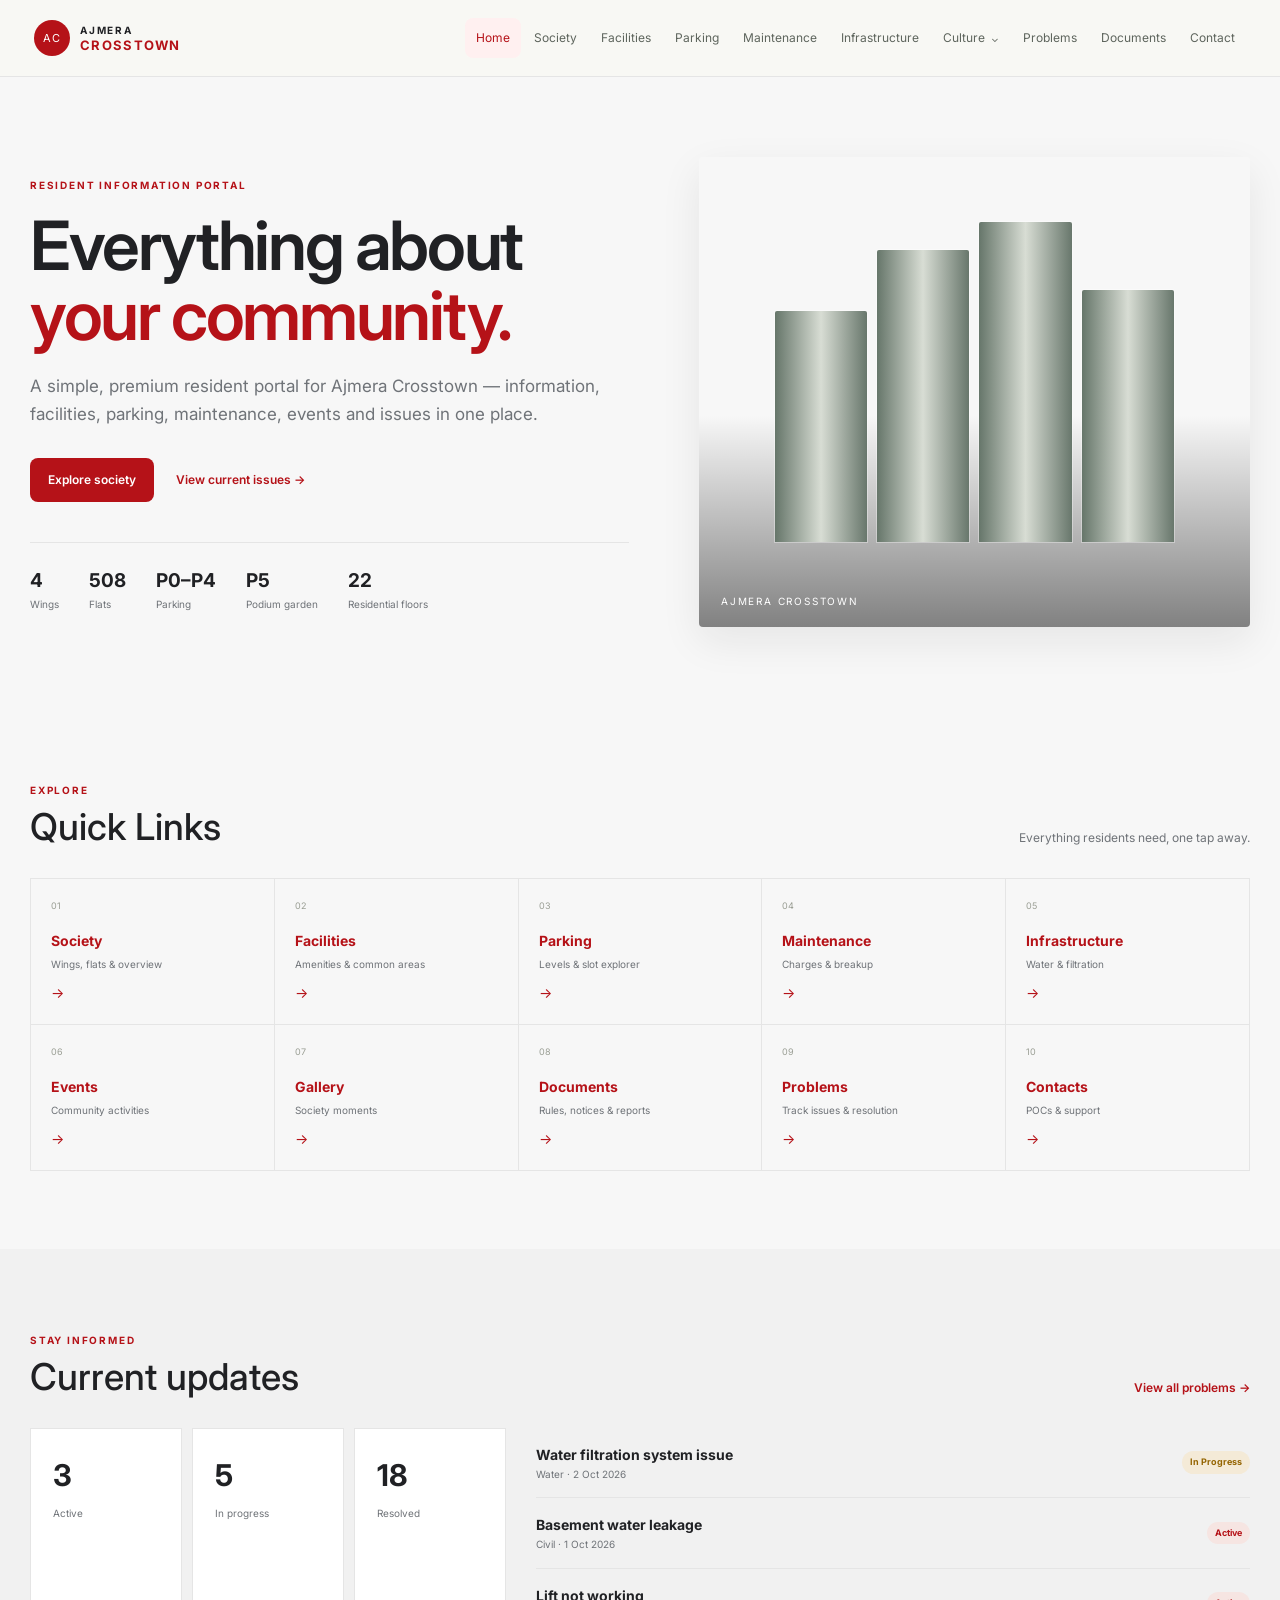
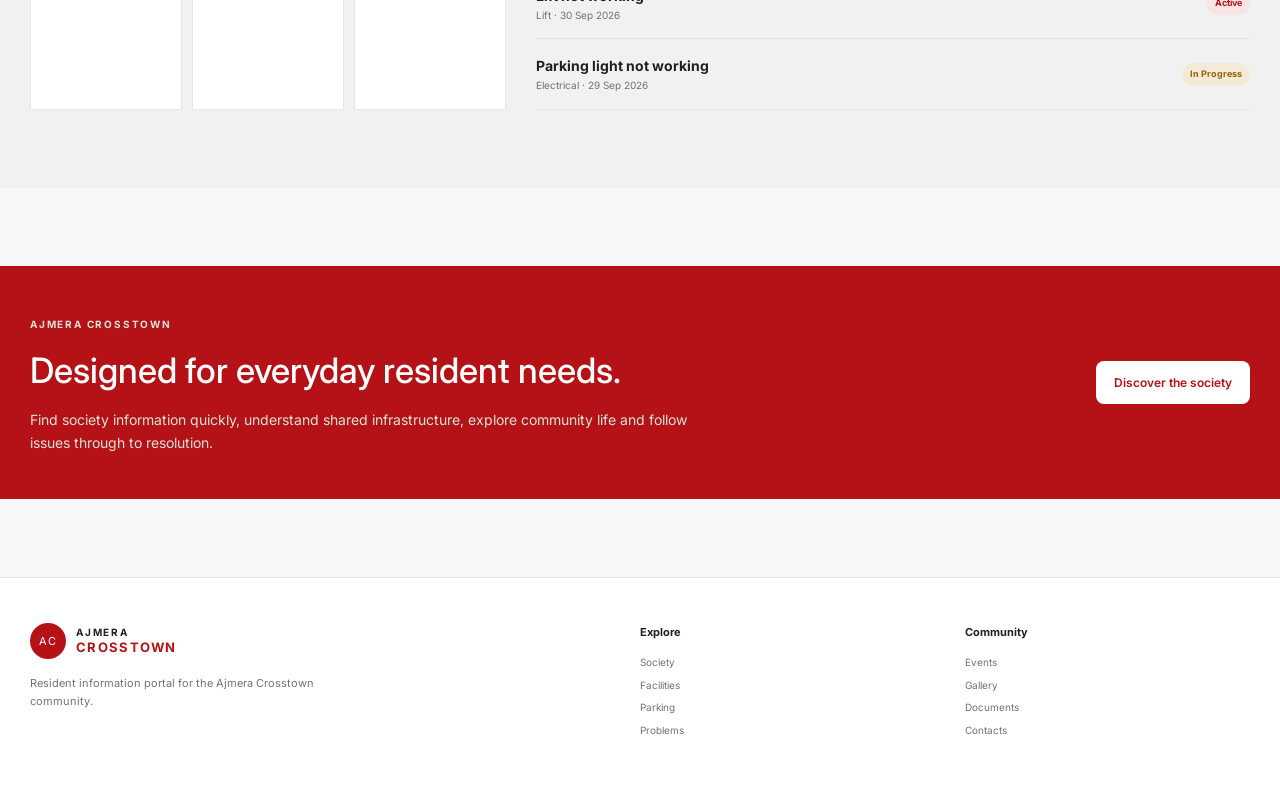
==== commit 4929dfad: "fix: align page theme with Ajmera red" ====
--- a/index.html
+++ b/index.html
@@ -1 +1 @@
-<!doctype html><html lang="en"><head><meta charset="utf-8"><meta name="viewport" content="width=device-width,initial-scale=1"><meta name="theme-color" content="#465948"><meta name="description" content="Ajmera Crosstown resident information portal"><link rel="manifest" href="manifest.webmanifest"><link rel="stylesheet" href="styles.css"><title>Ajmera Crosstown</title></head><body data-page="home"><div id="siteHeader"></div><main><section class="home-hero"><div class="container home-grid"><div><span class="eyebrow">RESIDENT INFORMATION PORTAL</span><h1>Everything about<br><em>your community.</em></h1><p class="hero-copy">A simple, premium resident portal for Ajmera Crosstown — information, facilities, parking, maintenance, events and issues in one place.</p><div class="hero-actions"><a class="primary-btn" href="society.html">Explore society</a><a class="text-btn" href="problems.html">View current issues →</a></div><div class="stats-row"><div><b>4</b><span>Wings</span></div><div><b>508</b><span>Flats</span></div><div><b>P0–P4</b><span>Parking</span></div><div><b>P5</b><span>Podium garden</span></div><div><b>22</b><span>Residential floors</span></div></div></div><div class="hero-visual"><div class="building-silhouette"><i></i><i></i><i></i><i></i></div><span>AJMERA CROSSTOWN</span></div></div></section><section class="section"><div class="container"><div class="section-heading"><div><span class="eyebrow">EXPLORE</span><h2>Quick Links</h2></div><p>Everything residents need, one tap away.</p></div><div class="quick-grid"><a class="quick-tile" href="society.html"><span>01</span><b>Society</b><small>Wings, flats & overview</small>→</a><a class="quick-tile" href="facilities.html"><span>02</span><b>Facilities</b><small>Amenities & common areas</small>→</a><a class="quick-tile" href="parking.html"><span>03</span><b>Parking</b><small>Levels & slot explorer</small>→</a><a class="quick-tile" href="maintenance.html"><span>04</span><b>Maintenance</b><small>Charges & breakup</small>→</a><a class="quick-tile" href="infrastructure.html"><span>05</span><b>Infrastructure</b><small>Water & filtration</small>→</a><a class="quick-tile" href="events.html"><span>06</span><b>Events</b><small>Community activities</small>→</a><a class="quick-tile" href="gallery.html"><span>07</span><b>Gallery</b><small>Society moments</small>→</a><a class="quick-tile" href="documents.html"><span>08</span><b>Documents</b><small>Rules, notices & reports</small>→</a><a class="quick-tile" href="problems.html"><span>09</span><b>Problems</b><small>Track issues & resolution</small>→</a><a class="quick-tile" href="contacts.html"><span>10</span><b>Contacts</b><small>POCs & support</small>→</a></div></div></section><section class="section soft"><div class="container"><div class="section-heading"><div><span class="eyebrow">STAY INFORMED</span><h2>Current updates</h2></div><a class="text-btn" href="problems.html">View all problems →</a></div><div class="update-layout"><div class="issue-summary"><div><b>3</b><span>Active</span></div><div><b>5</b><span>In progress</span></div><div><b>18</b><span>Resolved</span></div></div><div id="homeUpdates" class="update-list"></div></div></div></section><section class="section"><div class="container feature-banner"><div><span class="eyebrow">AJMERA CROSSTOWN</span><h2>Designed for everyday resident needs.</h2><p>Find society information quickly, understand shared infrastructure, explore community life and follow issues through to resolution.</p></div><a class="primary-btn" href="society.html">Discover the society</a></div></section></main><div id="siteFooter"></div><script src="data.js"></script><script src="app.js"></script></body></html>+<!doctype html><html lang="en"><head><meta charset="utf-8"><meta name="viewport" content="width=device-width,initial-scale=1"><meta name="theme-color" content="#d71920"><meta name="description" content="Ajmera Crosstown resident information portal"><link rel="manifest" href="manifest.webmanifest"><link rel="stylesheet" href="styles.css"><title>Ajmera Crosstown</title></head><body data-page="home"><div id="siteHeader"></div><main><section class="home-hero"><div class="container home-grid"><div><span class="eyebrow">RESIDENT INFORMATION PORTAL</span><h1>Everything about<br><em>your community.</em></h1><p class="hero-copy">A simple, premium resident portal for Ajmera Crosstown — information, facilities, parking, maintenance, events and issues in one place.</p><div class="hero-actions"><a class="primary-btn" href="society.html">Explore society</a><a class="text-btn" href="problems.html">View current issues →</a></div><div class="stats-row"><div><b>4</b><span>Wings</span></div><div><b>508</b><span>Flats</span></div><div><b>P0–P4</b><span>Parking</span></div><div><b>P5</b><span>Podium garden</span></div><div><b>22</b><span>Residential floors</span></div></div></div><div class="hero-visual"><div class="building-silhouette"><i></i><i></i><i></i><i></i></div><span>AJMERA CROSSTOWN</span></div></div></section><section class="section"><div class="container"><div class="section-heading"><div><span class="eyebrow">EXPLORE</span><h2>Quick Links</h2></div><p>Everything residents need, one tap away.</p></div><div class="quick-grid"><a class="quick-tile" href="society.html"><span>01</span><b>Society</b><small>Wings, flats & overview</small>→</a><a class="quick-tile" href="facilities.html"><span>02</span><b>Facilities</b><small>Amenities & common areas</small>→</a><a class="quick-tile" href="parking.html"><span>03</span><b>Parking</b><small>Levels & slot explorer</small>→</a><a class="quick-tile" href="maintenance.html"><span>04</span><b>Maintenance</b><small>Charges & breakup</small>→</a><a class="quick-tile" href="infrastructure.html"><span>05</span><b>Infrastructure</b><small>Water & filtration</small>→</a><a class="quick-tile" href="events.html"><span>06</span><b>Events</b><small>Community activities</small>→</a><a class="quick-tile" href="gallery.html"><span>07</span><b>Gallery</b><small>Society moments</small>→</a><a class="quick-tile" href="documents.html"><span>08</span><b>Documents</b><small>Rules, notices & reports</small>→</a><a class="quick-tile" href="problems.html"><span>09</span><b>Problems</b><small>Track issues & resolution</small>→</a><a class="quick-tile" href="contacts.html"><span>10</span><b>Contacts</b><small>POCs & support</small>→</a></div></div></section><section class="section soft"><div class="container"><div class="section-heading"><div><span class="eyebrow">STAY INFORMED</span><h2>Current updates</h2></div><a class="text-btn" href="problems.html">View all problems →</a></div><div class="update-layout"><div class="issue-summary"><div><b>3</b><span>Active</span></div><div><b>5</b><span>In progress</span></div><div><b>18</b><span>Resolved</span></div></div><div id="homeUpdates" class="update-list"></div></div></div></section><section class="section"><div class="container feature-banner"><div><span class="eyebrow">AJMERA CROSSTOWN</span><h2>Designed for everyday resident needs.</h2><p>Find society information quickly, understand shared infrastructure, explore community life and follow issues through to resolution.</p></div><a class="primary-btn" href="society.html">Discover the society</a></div></section></main><div id="siteFooter"></div><script src="data.js"></script><script src="app.js"></script></body></html>
--- a/styles.css
+++ b/styles.css
@@ -1,19 +1,20 @@
-@import url("https://fonts.googleapis.com/css2?family=DM+Sans:wght@400;500;600;700&family=Playfair+Display:wght@500;600&display=swap");
-:root{--ink:#20251f;--muted:#747a70;--line:#dedfd8;--paper:#f8f8f4;--white:#fff;--sage:#687b69;--sage-dark:#465948;--sage-soft:#e8ece4;--sand:#eee9de;--accent:#b47b58;--danger:#b5534e;--warning:#a77b37;--success:#4e795d;--shadow:0 16px 45px rgba(38,43,34,.08)}
-*{box-sizing:border-box}html{scroll-behavior:smooth}body{margin:0;background:var(--paper);color:var(--ink);font:14px/1.65 "DM Sans",sans-serif}a{text-decoration:none;color:inherit}button,input,select{font:inherit}button{cursor:pointer}
+@import url("https://fonts.googleapis.com/css2?family=Inter:wght@400;500;600;700&display=swap");
+:root{--ink:#202124;--muted:#6f7378;--line:#e5e5e5;--paper:#f7f7f7;--white:#fff;--sage:#d71920;--sage-dark:#b51218;--sage-soft:#fff0f0;--sand:#f1f1f1;--accent:#d71920;--danger:#b51218;--warning:#946400;--success:#3d7048;--shadow:0 14px 40px rgba(20,20,20,.08)}
+*{box-sizing:border-box}html{scroll-behavior:smooth}body{margin:0;background:var(--paper);color:var(--ink);font:14px/1.65 "Inter",sans-serif}a{text-decoration:none;color:inherit}button,input,select{font:inherit}button{cursor:pointer}
 .site-header{position:sticky;top:0;z-index:50;background:rgba(248,248,244,.96);backdrop-filter:blur(14px);border-bottom:1px solid var(--line)}.nav-shell{max-width:1380px;height:76px;margin:auto;padding:0 34px;display:flex;align-items:center;gap:32px}.brand{display:flex;align-items:center;gap:10px;min-width:175px}.brand-mark{width:36px;height:36px;border-radius:50%;display:grid;place-items:center;background:var(--sage-dark);color:#fff;font-size:11px;letter-spacing:.08em}.brand b,.brand strong{display:block;line-height:1}.brand b{font-size:10px;letter-spacing:.18em}.brand strong{font-size:13px;letter-spacing:.1em;color:var(--sage-dark);margin-top:4px}.desktop-nav{display:flex;align-items:center;gap:2px;flex:1;justify-content:flex-end}.desktop-nav>a,.nav-dropdown>button{border:0;background:transparent;padding:10px 11px;border-radius:8px;color:#5e655d;font-size:12px}.desktop-nav>a:hover,.desktop-nav>a.active,.nav-dropdown>button:hover{background:var(--sage-soft);color:var(--sage-dark)}.nav-dropdown{position:relative}.nav-dropdown>button span{font-size:10px;margin-left:3px}.nav-dropdown>div{display:none;position:absolute;right:0;top:42px;width:145px;background:#fff;border:1px solid var(--line);border-radius:12px;padding:6px;box-shadow:var(--shadow)}.nav-dropdown:hover>div{display:block}.nav-dropdown a{display:block;padding:9px;border-radius:8px;font-size:12px}.nav-dropdown a:hover{background:var(--sage-soft)}.menu-btn{display:none;border:1px solid var(--line);background:#fff;border-radius:9px;width:40px;height:40px}.mobile-menu{display:none;max-width:1380px;margin:auto;padding:8px 20px 18px;background:var(--paper)}.mobile-menu a,.mobile-menu summary{display:block;padding:11px 8px;border-bottom:1px solid var(--line);font-size:13px}.mobile-menu details a{padding-left:20px}
-.container{max-width:1280px;margin:auto;padding-left:30px;padding-right:30px}.home-hero{padding:80px 0 72px;background:var(--paper)}.home-grid{display:grid;grid-template-columns:1fr .92fr;gap:70px;align-items:center}.eyebrow,.page-hero small{font-size:10px;font-weight:700;letter-spacing:.18em;color:var(--sage-dark)}h1,h2,h3,p{margin-top:0}.home-hero h1{font-family:"Playfair Display",serif;font-size:68px;line-height:1.03;font-weight:500;letter-spacing:-.035em;margin:15px 0 22px}.home-hero h1 em{font-style:normal;color:var(--sage-dark)}.hero-copy{font-size:17px;color:var(--muted);max-width:590px}.hero-actions{display:flex;gap:22px;align-items:center;margin:30px 0 40px}.primary-btn,.light-btn{display:inline-flex;align-items:center;justify-content:center;padding:12px 18px;border-radius:8px;background:var(--sage-dark);color:#fff;font-size:12px;font-weight:600}.text-btn{color:var(--sage-dark);font-size:12px;font-weight:600}.stats-row{display:flex;gap:30px;flex-wrap:wrap;border-top:1px solid var(--line);padding-top:22px}.stats-row b{display:block;font-size:19px}.stats-row span{display:block;color:var(--muted);font-size:10px}.hero-visual{height:470px;border-radius:2px;background:linear-gradient(160deg,#e6e5dc,#d7ddd2);position:relative;overflow:hidden}.hero-visual:before{content:"";position:absolute;left:0;right:0;bottom:0;height:24%;background:#a9b69e}.hero-visual>span{position:absolute;left:22px;bottom:18px;color:#fff;font-size:10px;letter-spacing:.18em}.building-silhouette{position:absolute;inset:45px 45px 85px;display:flex;align-items:end;justify-content:center;gap:10px}.building-silhouette i{width:20%;height:68%;background:linear-gradient(90deg,#66766a,#d8ddd4,#68776c);border-radius:2px 2px 0 0;box-shadow:0 0 0 1px #ffffff55}.building-silhouette i:nth-child(2){height:86%}.building-silhouette i:nth-child(3){height:94%}.building-silhouette i:nth-child(4){height:74%}
-.section{padding:78px 0}.section.soft{background:#eef0eb}.section-heading{display:flex;justify-content:space-between;align-items:end;gap:25px;margin-bottom:30px}.section-heading h2{font-family:"Playfair Display",serif;font-size:37px;font-weight:500;line-height:1.1;margin:7px 0 0}.section-heading>p{color:var(--muted);font-size:12px;margin:0}.quick-grid{display:grid;grid-template-columns:repeat(5,1fr);gap:1px;background:var(--line);border:1px solid var(--line)}.quick-tile{min-height:145px;background:var(--paper);padding:20px;display:flex;flex-direction:column;transition:.2s}.quick-tile:hover{background:#fff;transform:translateY(-2px)}.quick-tile span{font-size:9px;color:#9a9e94;margin-bottom:auto}.quick-tile b{font-size:14px;margin-bottom:4px}.quick-tile small{font-size:10px;color:var(--muted);margin-bottom:8px}.quick-tile{color:var(--sage-dark)}
-.update-layout{display:grid;grid-template-columns:.8fr 1.2fr;gap:30px}.issue-summary{display:grid;grid-template-columns:repeat(3,1fr);gap:10px}.issue-summary>div{padding:22px;background:#fff;border:1px solid var(--line)}.issue-summary b{display:block;font-size:30px}.issue-summary span{font-size:10px;color:var(--muted)}.update-card{display:flex;align-items:center;gap:15px;padding:15px 0;border-bottom:1px solid var(--line)}.update-card>div{flex:1}.update-card b,.update-card small{display:block}.update-card small{color:var(--muted);font-size:10px}.badge{display:inline-flex;padding:4px 8px;border-radius:99px;background:#e9ece6;color:var(--sage-dark);font-size:9px;font-weight:700}.badge.active,.badge.critical,.badge.high{background:#f6e5e2;color:var(--danger)}.badge.in-progress,.badge.waiting,.badge.medium{background:#f4ead7;color:var(--warning)}.badge.resolved,.badge.low{background:#e4eee6;color:var(--success)}
-.feature-banner{background:var(--sage-dark);color:#fff;padding-top:45px;padding-bottom:45px;display:flex;align-items:center;justify-content:space-between;gap:40px}.feature-banner h2{font-family:"Playfair Display",serif;font-size:35px;font-weight:500;margin:8px 0}.feature-banner p{color:#dbe2d8;max-width:700px;margin:0}.feature-banner .eyebrow{color:#dbe2d8}.feature-banner .primary-btn{background:#fff;color:var(--sage-dark)}
-.page-hero{padding:50px 0 54px;background:var(--sand);border-bottom:1px solid var(--line)}.breadcrumbs{display:flex;gap:8px;font-size:10px;color:var(--muted);margin-bottom:35px}.breadcrumbs a{color:var(--sage-dark)}.page-hero h1{font-family:"Playfair Display",serif;font-size:54px;font-weight:500;line-height:1.05;margin:9px 0 10px}.page-hero p{color:var(--muted);max-width:620px;margin:0}
-.split-card{display:grid;grid-template-columns:1fr 1fr;gap:60px;align-items:center;background:#fff;border:1px solid var(--line);padding:28px}.split-card h2{font-family:"Playfair Display",serif;font-size:34px;font-weight:500}.split-card p{color:var(--muted);max-width:580px}.illustration{min-height:360px;background:linear-gradient(#e5ebe4,#d0d9cc);position:relative;overflow:hidden}.building-large i{position:absolute;bottom:0;width:17%;height:65%;background:linear-gradient(90deg,#68796c,#e3e7e0,#68796c)}.building-large i:nth-child(1){left:10%;height:55%}.building-large i:nth-child(2){left:30%;height:78%}.building-large i:nth-child(3){left:51%;height:90%}.building-large i:nth-child(4){left:72%;height:67%}.fact-grid{display:grid;grid-template-columns:repeat(2,1fr);gap:10px;margin-top:25px}.fact-grid div{background:var(--paper);padding:13px}.fact-grid small{display:block;color:var(--muted);font-size:9px;text-transform:uppercase;letter-spacing:.1em}.fact-grid b{display:block;font-size:12px;margin-top:3px}.number-grid{display:grid;grid-template-columns:repeat(4,1fr);gap:14px}.number-card{background:#fff;border:1px solid var(--line);padding:25px;min-height:190px}.number-card span{font-size:10px;color:var(--accent)}.number-card h3{font-family:"Playfair Display",serif;font-size:25px;font-weight:500;margin:35px 0 3px}.number-card p{color:var(--muted);font-size:11px}.number-card>b{font-size:12px;color:var(--sage-dark)}.metric-grid{display:grid;grid-template-columns:repeat(4,1fr);gap:12px}.metric-grid>div{background:#fff;border:1px solid var(--line);padding:20px}.metric-grid b{display:block;font-size:28px}.metric-grid span{font-size:10px;color:var(--muted)}.facility-grid{display:grid;grid-template-columns:repeat(4,1fr);gap:15px}.facility-card,.event-card{background:#fff;border:1px solid var(--line)}.visual{height:180px;background:linear-gradient(135deg,#dfe8de,#aebfa9)}.facility-card>div:last-child,.event-card>div:last-child{padding:19px}.facility-card h3,.event-card h3,.contact-card h3{font-family:"Playfair Display",serif;font-size:21px;font-weight:500;margin:7px 0}.facility-card p,.event-card p,.contact-card p{color:var(--muted);font-size:11px}.f2{background:linear-gradient(135deg,#e7e4d4,#b8c8a7)}.f3{background:linear-gradient(135deg,#ded9e8,#b9b0cb)}.f4{background:linear-gradient(135deg,#eee1ce,#d0b18f)}.f5{background:linear-gradient(135deg,#dbe5e7,#a9bfc2)}.f6{background:linear-gradient(135deg,#e8e8e3,#c4c9c2)}.f7{background:linear-gradient(135deg,#dfe9df,#9eb49e)}.f8{background:linear-gradient(135deg,#eee3d8,#cdb8a2)}
-.level-tabs{display:flex;gap:2px;margin-bottom:22px}.level-tabs button{border:1px solid var(--line);background:#fff;color:var(--muted);padding:11px 22px}.level-tabs button.active{background:var(--sage-dark);color:#fff;border-color:var(--sage-dark)}.parking-layout{display:grid;grid-template-columns:1.5fr .5fr;gap:22px;margin-top:22px}.parking-key{display:flex;gap:18px;font-size:10px;color:var(--muted);margin-bottom:10px}.parking-key i{display:inline-block;width:10px;height:10px;background:#dfe3de;margin-right:5px}.parking-key .available-key{background:#b7cbb7}.slot-grid{display:grid;grid-template-columns:repeat(10,1fr);gap:7px;background:#fff;border:1px solid var(--line);padding:18px}.slot{height:42px;border:0;background:#e6e9e4;color:#687067;font-size:10px}.slot.available{background:#b9cdb8;color:#29462e;box-shadow:inset 0 0 0 2px #6c896d}.detail-panel{background:var(--sage-dark);color:#fff;padding:25px;min-height:280px}.detail-panel p{color:#d6dfd3;font-size:11px}.detail-panel h3{font-family:"Playfair Display",serif;font-size:25px;font-weight:500;margin:15px 0 5px}.parking-note{border-top:1px solid #ffffff30;margin-top:30px;padding-top:15px;font-size:9px;color:#cbd7c8}
-.maintenance-hero{display:grid;grid-template-columns:.8fr 1.2fr;background:var(--sage-dark);color:#fff}.maintenance-hero>div{padding:35px}.maintenance-hero>div+div{border-left:1px solid #ffffff25}.maintenance-hero b{display:block;font-family:"Playfair Display",serif;font-size:52px;font-weight:500;margin:8px 0}.maintenance-hero p{color:#d7dfd4;font-size:11px}.breakup-layout{display:grid;grid-template-columns:1.3fr .7fr;gap:18px;margin-top:18px}.card{background:#fff;border:1px solid var(--line);padding:28px}.card h2{font-family:"Playfair Display",serif;font-size:31px;font-weight:500}.breakup>div{display:flex;justify-content:space-between;padding:12px 0;border-bottom:1px solid var(--line);font-size:12px}.breakup .breakup-total{border:0;padding-top:18px;font-size:14px;color:var(--sage-dark)}.dark-card{background:#2f3d31;color:#fff}.dark-card p{color:#d0d9cd}.light-btn{background:#fff;color:var(--sage-dark);margin-top:15px}
-.flow-line{display:flex;align-items:center;justify-content:space-between;gap:10px;padding:35px 20px;background:#fff;border:1px solid var(--line)}.flow-line>div{text-align:center;min-width:120px}.flow-line span{display:grid;place-items:center;width:38px;height:38px;border-radius:50%;background:var(--sage-soft);color:var(--sage-dark);font-size:10px;margin:0 auto 10px}.flow-line b,.flow-line small{display:block}.flow-line b{font-size:11px}.flow-line small{color:var(--muted);font-size:9px}.flow-line i{color:#a7afa5;font-style:normal}.system-visual{min-height:300px;background:linear-gradient(135deg,#dce6da,#aebfa8);display:grid;place-items:center;color:#fff;letter-spacing:.2em;font-size:11px}
-.event-grid{display:grid;grid-template-columns:repeat(3,1fr);gap:16px}.event-image{height:240px}.e2{background:linear-gradient(135deg,#e4d0c7,#b9b0c5)}.e3{background:linear-gradient(135deg,#d7e5df,#d9c79e)}.event-card .visual span{display:block;padding:16px;color:#fff;font-size:11px}.filter-tabs{display:flex;gap:5px;margin-bottom:20px}.filter-tabs button{border:1px solid var(--line);background:#fff;padding:9px 15px;color:var(--muted);font-size:11px}.filter-tabs .active{background:var(--sage-dark);color:#fff}.gallery-grid{display:grid;grid-template-columns:repeat(4,1fr);gap:14px}.gallery-grid article{background:#fff;border:1px solid var(--line)}.gallery-grid .visual{height:180px}.gallery-grid article>div:last-child{padding:13px}.gallery-grid b,.gallery-grid small{display:block}.gallery-grid small{font-size:9px;color:var(--muted);margin-top:2px}.g2{background:linear-gradient(135deg,#d9dfc3,#91aa91)}.g3{background:linear-gradient(135deg,#dfc0ca,#b4a6c4)}.g4{background:linear-gradient(135deg,#c9dce1,#d2b894)}.g5{background:linear-gradient(135deg,#dfc2a8,#9c8bb0)}.g6{background:linear-gradient(135deg,#c4dcc9,#809eb0)}.g7{background:linear-gradient(135deg,#c8d9bd,#819c7c)}.g8{background:linear-gradient(135deg,#dfd1c2,#a8b8ca)}
-.problem-toolbar{display:grid;grid-template-columns:2fr repeat(3,1fr);gap:8px;margin:22px 0}.problem-toolbar input,.problem-toolbar select{height:44px;border:1px solid var(--line);background:#fff;padding:0 12px;color:var(--ink)}.problem-list{background:#fff;border:1px solid var(--line)}.problem-row{width:100%;display:grid;grid-template-columns:85px 1.7fr 100px 140px 90px 105px 55px 95px;gap:8px;align-items:center;padding:15px;text-align:left;border:0;border-bottom:1px solid var(--line);background:#fff;color:var(--muted);font-size:10px}.problem-row strong{color:var(--ink);font-size:11px}.danger{background:#f6e5e2!important;color:var(--danger)}.warning{background:#f4ead7!important;color:var(--warning)}.success{background:#e4eee6!important;color:var(--success)}.modal{display:none;position:fixed;inset:0;z-index:80;background:#1f281f88;align-items:center;justify-content:center;padding:20px}.modal.open{display:flex}.modal-card{width:min(820px,100%);max-height:90vh;overflow:auto;background:#fff;padding:30px;position:relative}.modal-card>button{position:absolute;right:15px;top:15px;border:0;background:#eef0eb;width:34px;height:34px}.modal-title{display:flex;justify-content:space-between;gap:20px}.modal-title h2{font-family:"Playfair Display",serif;font-size:32px;font-weight:500}.modal-description{color:var(--muted)}.detail-grid{display:grid;grid-template-columns:repeat(4,1fr);gap:8px}.detail-grid div{background:var(--paper);padding:12px}.detail-grid small,.detail-grid b{display:block}.detail-grid small{font-size:8px;color:var(--muted);text-transform:uppercase}.poc-box{background:var(--sage-soft);padding:15px;margin:15px 0}.poc-box span{display:inline-block;background:#fff;padding:6px 8px;font-size:10px;margin:3px}.timeline{border-left:2px solid #d8ded5;padding-left:15px}.timeline div{position:relative;padding:8px 0 14px}.timeline i{position:absolute;left:-20px;top:14px;width:8px;height:8px;border-radius:50%;background:var(--sage-dark)}.timeline small,.timeline b,.timeline p{display:block}.timeline small{font-size:8px;color:var(--muted)}.timeline b{font-size:11px}.timeline p{font-size:10px;color:var(--muted);margin:2px 0}.resolution{background:#e5eee6;padding:13px;font-size:10px}.docs-layout{display:grid;grid-template-columns:220px 1fr;gap:18px}.filter-card{background:#fff;border:1px solid var(--line);padding:15px;display:grid;align-content:start;gap:4px}.filter-card b{padding:10px}.filter-card a{padding:10px;font-size:11px;color:var(--muted)}.filter-card .selected{background:var(--sage-soft);color:var(--sage-dark)}.document-list{background:#fff;border:1px solid var(--line)}.doc-row{display:flex;align-items:center;gap:14px;padding:17px;border-bottom:1px solid var(--line)}.doc-row:last-child{border-bottom:0}.doc-row div{flex:1}.doc-row b,.doc-row small{display:block}.doc-row small{font-size:9px;color:var(--muted)}.doc-row button{border:0;background:var(--sage-soft);color:var(--sage-dark);width:34px;height:34px}.contact-grid{display:grid;grid-template-columns:repeat(3,1fr);gap:15px}.contact-card{background:#fff;border:1px solid var(--line);padding:23px;display:flex;gap:15px}.contact-card>span{font-size:22px;color:var(--sage-dark)}.contact-card h3{margin-top:5px}.contact-card b{font-size:10px;color:var(--sage-dark)}
+.container{max-width:1280px;margin:auto;padding-left:30px;padding-right:30px}.home-hero{padding:80px 0 72px;background:var(--paper)}.home-grid{display:grid;grid-template-columns:1fr .92fr;gap:70px;align-items:center}.eyebrow,.page-hero small{font-size:10px;font-weight:700;letter-spacing:.18em;color:var(--sage-dark)}h1,h2,h3,p{margin-top:0}.home-hero h1{font-family:"Inter",sans-serif;font-size:68px;line-height:1.03;font-weight:600;letter-spacing:-.035em;margin:15px 0 22px}.home-hero h1 em{font-style:normal;color:var(--sage-dark)}.hero-copy{font-size:17px;color:var(--muted);max-width:590px}.hero-actions{display:flex;gap:22px;align-items:center;margin:30px 0 40px}.primary-btn,.light-btn{display:inline-flex;align-items:center;justify-content:center;padding:12px 18px;border-radius:8px;background:var(--sage-dark);color:#fff;font-size:12px;font-weight:600}.text-btn{color:var(--sage-dark);font-size:12px;font-weight:600}.stats-row{display:flex;gap:30px;flex-wrap:wrap;border-top:1px solid var(--line);padding-top:22px}.stats-row b{display:block;font-size:19px}.stats-row span{display:block;color:var(--muted);font-size:10px}.hero-visual{height:470px;border-radius:4px;background:url("https://static.squareyards.com/resources/images/thane/project-image/ajmera-crosstown-one-project-project-large-image1.jpg?aio=w-724%3Bh-350%3Bcrop%3B") center/cover no-repeat;position:relative;overflow:hidden;box-shadow:var(--shadow)}.hero-visual:before{content:"";position:absolute;inset:0;background:linear-gradient(180deg,transparent 55%,rgba(0,0,0,.48));}.hero-visual>span{position:absolute;left:22px;bottom:18px;color:#fff;font-size:10px;letter-spacing:.18em}.building-silhouette{position:absolute;inset:45px 45px 85px;display:flex;align-items:end;justify-content:center;gap:10px}.building-silhouette i{width:20%;height:68%;background:linear-gradient(90deg,#66766a,#d8ddd4,#68776c);border-radius:2px 2px 0 0;box-shadow:0 0 0 1px #ffffff55}.building-silhouette i:nth-child(2){height:86%}.building-silhouette i:nth-child(3){height:94%}.building-silhouette i:nth-child(4){height:74%}
+.section{padding:78px 0}.section.soft{background:#f1f1f1}.section-heading{display:flex;justify-content:space-between;align-items:end;gap:25px;margin-bottom:30px}.section-heading h2{font-family:"Inter",sans-serif;font-size:37px;font-weight:500;line-height:1.1;margin:7px 0 0}.section-heading>p{color:var(--muted);font-size:12px;margin:0}.quick-grid{display:grid;grid-template-columns:repeat(5,1fr);gap:1px;background:var(--line);border:1px solid var(--line)}.quick-tile{min-height:145px;background:var(--paper);padding:20px;display:flex;flex-direction:column;transition:.2s}.quick-tile:hover{background:#fff;transform:translateY(-2px)}.quick-tile span{font-size:9px;color:#9a9e94;margin-bottom:auto}.quick-tile b{font-size:14px;margin-bottom:4px}.quick-tile small{font-size:10px;color:var(--muted);margin-bottom:8px}.quick-tile{color:var(--sage-dark)}
+.update-layout{display:grid;grid-template-columns:.8fr 1.2fr;gap:30px}.issue-summary{display:grid;grid-template-columns:repeat(3,1fr);gap:10px}.issue-summary>div{padding:22px;background:#fff;border:1px solid var(--line)}.issue-summary b{display:block;font-size:30px}.issue-summary span{font-size:10px;color:var(--muted)}.update-card{display:flex;align-items:center;gap:15px;padding:15px 0;border-bottom:1px solid var(--line)}.update-card>div{flex:1}.update-card b,.update-card small{display:block}.update-card small{color:var(--muted);font-size:10px}.badge{display:inline-flex;padding:4px 8px;border-radius:99px;background:#e9ece6;color:var(--sage-dark);font-size:9px;font-weight:700}.badge.active,.badge.critical,.badge.high{background:#f6e5e2;color:var(--danger)}.badge.in-progress,.badge.waiting,.badge.medium{background:#f4ead7;color:var(--warning)}.badge.resolved,.badge.low{background:#e7f1e8;color:var(--success)}
+.feature-banner{background:var(--sage-dark);color:#fff;padding-top:45px;padding-bottom:45px;display:flex;align-items:center;justify-content:space-between;gap:40px}.feature-banner h2{font-family:"Inter",sans-serif;font-size:35px;font-weight:500;margin:8px 0}.feature-banner p{color:#dbe2d8;max-width:700px;margin:0}.feature-banner .eyebrow{color:#dbe2d8}.feature-banner .primary-btn{background:#fff;color:var(--sage-dark)}
+.page-hero{padding:50px 0 54px;background:#eef2ef;border-bottom:1px solid var(--line)}.breadcrumbs{display:flex;gap:8px;font-size:10px;color:var(--muted);margin-bottom:35px}.breadcrumbs a{color:var(--sage-dark)}.page-hero h1{font-family:"Inter",sans-serif;font-size:54px;font-weight:500;line-height:1.05;margin:9px 0 10px}.page-hero p{color:var(--muted);max-width:620px;margin:0}
+.split-card{display:grid;grid-template-columns:1fr 1fr;gap:60px;align-items:center;background:#fff;border:1px solid var(--line);padding:28px}.split-card h2{font-family:"Inter",sans-serif;font-size:34px;font-weight:500}.split-card p{color:var(--muted);max-width:580px}.illustration{min-height:360px;background-image:url("https://static.squareyards.com/resources/images/thane/project-image/ajmera-crosstown-one-project-tower-view1.jpg?aio=w-192%3Bh-168%3Bcrop%3B");background-size:cover;background-position:center;position:relative;overflow:hidden}.building-large i{position:absolute;bottom:0;width:17%;height:65%;background:linear-gradient(90deg,#68796c,#e3e7e0,#68796c)}.building-large i:nth-child(1){left:10%;height:55%}.building-large i:nth-child(2){left:30%;height:78%}.building-large i:nth-child(3){left:51%;height:90%}.building-large i:nth-child(4){left:72%;height:67%}.fact-grid{display:grid;grid-template-columns:repeat(2,1fr);gap:10px;margin-top:25px}.fact-grid div{background:var(--paper);padding:13px}.fact-grid small{display:block;color:var(--muted);font-size:9px;text-transform:uppercase;letter-spacing:.1em}.fact-grid b{display:block;font-size:12px;margin-top:3px}.number-grid{display:grid;grid-template-columns:repeat(4,1fr);gap:14px}.number-card{background:#fff;border:1px solid var(--line);padding:25px;min-height:190px}.number-card span{font-size:10px;color:var(--accent)}.number-card h3{font-family:"Inter",sans-serif;font-size:25px;font-weight:500;margin:35px 0 3px}.number-card p{color:var(--muted);font-size:11px}.number-card>b{font-size:12px;color:var(--sage-dark)}.metric-grid{display:grid;grid-template-columns:repeat(4,1fr);gap:12px}.metric-grid>div{background:#fff;border:1px solid var(--line);padding:20px}.metric-grid b{display:block;font-size:28px}.metric-grid span{font-size:10px;color:var(--muted)}.facility-grid{display:grid;grid-template-columns:repeat(4,1fr);gap:15px}.facility-card,.event-card{background:#fff;border:1px solid var(--line)}.visual{height:180px;background-image:url("https://static.squareyards.com/resources/images/thane/project-image/ajmera-crosstown-one-project-tower-view1.jpg?aio=w-192%3Bh-168%3Bcrop%3B");background-size:cover;background-position:center}.facility-card>div:last-child,.event-card>div:last-child{padding:19px}.facility-card h3,.event-card h3,.contact-card h3{font-family:"Inter",sans-serif;font-size:21px;font-weight:500;margin:7px 0}.facility-card p,.event-card p,.contact-card p{color:var(--muted);font-size:11px}.f2{background-image:url("https://static.squareyards.com/resources/images/thane/project-image/ajmera-crosstown-one-project-tower-view1.jpg?aio=w-192%3Bh-168%3Bcrop%3B");background-size:cover;background-position:center}.f3{background-image:url("https://static.squareyards.com/resources/images/thane/project-image/ajmera-crosstown-one-project-tower-view1.jpg?aio=w-192%3Bh-168%3Bcrop%3B");background-size:cover;background-position:center}.f4{background-image:url("https://static.squareyards.com/resources/images/thane/project-image/ajmera-crosstown-one-project-tower-view1.jpg?aio=w-192%3Bh-168%3Bcrop%3B");background-size:cover;background-position:center}.f5{background-image:url("https://static.squareyards.com/resources/images/thane/project-image/ajmera-crosstown-one-project-tower-view1.jpg?aio=w-192%3Bh-168%3Bcrop%3B");background-size:cover;background-position:center}.f6{background:linear-gradient(135deg,#e8e8e3,#c4c9c2)}.f7{background-image:url("https://static.squareyards.com/resources/images/thane/project-image/ajmera-crosstown-one-project-tower-view1.jpg?aio=w-192%3Bh-168%3Bcrop%3B");background-size:cover;background-position:center}.f8{background:linear-gradient(135deg,#eee3d8,#cdb8a2)}
+.level-tabs{display:flex;gap:2px;margin-bottom:22px}.level-tabs button{border:1px solid var(--line);background:#fff;color:var(--muted);padding:11px 22px}.level-tabs button.active{background:var(--sage-dark);color:#fff;border-color:var(--sage-dark)}.parking-layout{display:grid;grid-template-columns:1.5fr .5fr;gap:22px;margin-top:22px}.parking-key{display:flex;gap:18px;font-size:10px;color:var(--muted);margin-bottom:10px}.parking-key i{display:inline-block;width:10px;height:10px;background:#dfe3de;margin-right:5px}.parking-key .available-key{background:#b7cbb7}.slot-grid{background-image:none;background-size:cover;background-position:center;display:grid;grid-template-columns:repeat(10,1fr);gap:7px;background:#fff;border:1px solid var(--line);padding:18px;background-color:rgba(255,255,255,.86);background-blend-mode:screen}.slot{height:42px;border:0;background:#e3e8e4;color:#526159;font-size:10px}.slot.available{background:#a9c4b0;color:#234c37;box-shadow:inset 0 0 0 2px #6c896d}.detail-panel{background:var(--sage-dark);color:#fff;padding:25px;min-height:280px}.detail-panel p{color:#d6dfd3;font-size:11px}.detail-panel h3{font-family:"Inter",sans-serif;font-size:25px;font-weight:500;margin:15px 0 5px}.parking-note{border-top:1px solid #ffffff30;margin-top:30px;padding-top:15px;font-size:9px;color:#cbd7c8}
+.maintenance-hero{display:grid;grid-template-columns:.8fr 1.2fr;background:var(--sage-dark);color:#fff}.maintenance-hero>div{padding:35px}.maintenance-hero>div+div{border-left:1px solid #ffffff25}.maintenance-hero b{display:block;font-family:"Inter",sans-serif;font-size:52px;font-weight:500;margin:8px 0}.maintenance-hero p{color:#d7dfd4;font-size:11px}.breakup-layout{display:grid;grid-template-columns:1.3fr .7fr;gap:18px;margin-top:18px}.card{background:#fff;border:1px solid var(--line);padding:28px}.card h2{font-family:"Inter",sans-serif;font-size:31px;font-weight:500}.breakup>div{display:flex;justify-content:space-between;padding:12px 0;border-bottom:1px solid var(--line);font-size:12px}.breakup .breakup-total{border:0;padding-top:18px;font-size:14px;color:var(--sage-dark)}.dark-card{background:#202124;color:#fff}.dark-card p{color:#d0d9cd}.light-btn{background:#fff;color:var(--sage-dark);margin-top:15px}
+.flow-line{display:flex;align-items:center;justify-content:space-between;gap:10px;padding:35px 20px;background:#fff;border:1px solid var(--line)}.flow-line>div{text-align:center;min-width:120px}.flow-line span{display:grid;place-items:center;width:38px;height:38px;border-radius:50%;background:var(--sage-soft);color:var(--sage-dark);font-size:10px;margin:0 auto 10px}.flow-line b,.flow-line small{display:block}.flow-line b{font-size:11px}.flow-line small{color:var(--muted);font-size:9px}.flow-line i{color:#a7afa5;font-style:normal}.system-visual{min-height:300px;background-image:url("https://static.squareyards.com/resources/images/thane/project-image/ajmera-crosstown-one-project-project-large-image1.jpg?aio=w-724%3Bh-350%3Bcrop%3B");background-size:cover;background-position:center;display:grid;place-items:center;color:#fff;letter-spacing:.2em;font-size:11px}
+.event-grid{display:grid;grid-template-columns:repeat(3,1fr);gap:16px}.event-image{height:240px}.e2{background-image:url("https://static.squareyards.com/resources/images/thane/project-image/ajmera-crosstown-one-project-tower-view4.jpg?aio=w-192%3Bh-168%3Bcrop%3B");background-size:cover;background-position:center}.e3{background-image:url("https://static.squareyards.com/resources/images/thane/project-image/ajmera-crosstown-one-project-project-large-image1.jpg?aio=w-724%3Bh-350%3Bcrop%3B");background-size:cover;background-position:center}.event-card .visual span{display:block;padding:16px;color:#fff;font-size:11px}.filter-tabs{display:flex;gap:5px;margin-bottom:20px}.filter-tabs button{border:1px solid var(--line);background:#fff;padding:9px 15px;color:var(--muted);font-size:11px}.filter-tabs .active{background:var(--sage-dark);color:#fff}.gallery-grid{display:grid;grid-template-columns:repeat(4,1fr);gap:14px}.gallery-grid article{background:#fff;border:1px solid var(--line)}.gallery-grid .visual{height:180px}.gallery-grid article>div:last-child{padding:13px}.gallery-grid b,.gallery-grid small{display:block}.gallery-grid small{font-size:9px;color:var(--muted);margin-top:2px}.g2{background:linear-gradient(135deg,#d9dfc3,#91aa91)}.g3{background:linear-gradient(135deg,#dfc0ca,#b4a6c4)}.g4{background:linear-gradient(135deg,#c9dce1,#d2b894)}.g5{background:linear-gradient(135deg,#dfc2a8,#9c8bb0)}.g6{background:linear-gradient(135deg,#c4dcc9,#809eb0)}.g7{background:linear-gradient(135deg,#c8d9bd,#819c7c)}.g8{background:linear-gradient(135deg,#dfd1c2,#a8b8ca)}
+.problem-toolbar{display:grid;grid-template-columns:2fr repeat(3,1fr);gap:8px;margin:22px 0}.problem-toolbar input,.problem-toolbar select{height:44px;border:1px solid var(--line);background:#fff;padding:0 12px;color:var(--ink)}.problem-list{background:#fff;border:1px solid var(--line)}.problem-row{width:100%;display:grid;grid-template-columns:85px 1.7fr 100px 140px 90px 105px 55px 95px;gap:8px;align-items:center;padding:15px;text-align:left;border:0;border-bottom:1px solid var(--line);background:#fff;color:var(--muted);font-size:10px}.problem-row strong{color:var(--ink);font-size:11px}.danger{background:#f6e5e2!important;color:var(--danger)}.warning{background:#f4ead7!important;color:var(--warning)}.success{background:#e7f1e8!important;color:var(--success)}.modal{display:none;position:fixed;inset:0;z-index:80;background:#1f281f88;align-items:center;justify-content:center;padding:20px}.modal.open{display:flex}.modal-card{width:min(820px,100%);max-height:90vh;overflow:auto;background:#fff;padding:30px;position:relative}.modal-card>button{position:absolute;right:15px;top:15px;border:0;background:#f1f1f1;width:34px;height:34px}.modal-title{display:flex;justify-content:space-between;gap:20px}.modal-title h2{font-family:"Inter",sans-serif;font-size:32px;font-weight:500}.modal-description{color:var(--muted)}.detail-grid{display:grid;grid-template-columns:repeat(4,1fr);gap:8px}.detail-grid div{background:var(--paper);padding:12px}.detail-grid small,.detail-grid b{display:block}.detail-grid small{font-size:8px;color:var(--muted);text-transform:uppercase}.poc-box{background:var(--sage-soft);padding:15px;margin:15px 0}.poc-box span{display:inline-block;background:#fff;padding:6px 8px;font-size:10px;margin:3px}.timeline{border-left:2px solid #d8ded5;padding-left:15px}.timeline div{position:relative;padding:8px 0 14px}.timeline i{position:absolute;left:-20px;top:14px;width:8px;height:8px;border-radius:50%;background:var(--sage-dark)}.timeline small,.timeline b,.timeline p{display:block}.timeline small{font-size:8px;color:var(--muted)}.timeline b{font-size:11px}.timeline p{font-size:10px;color:var(--muted);margin:2px 0}.resolution{background:#f1f1f1;padding:13px;font-size:10px}.docs-layout{display:grid;grid-template-columns:220px 1fr;gap:18px}.filter-card{background:#fff;border:1px solid var(--line);padding:15px;display:grid;align-content:start;gap:4px}.filter-card b{padding:10px}.filter-card a{padding:10px;font-size:11px;color:var(--muted)}.filter-card .selected{background:var(--sage-soft);color:var(--sage-dark)}.document-list{background:#fff;border:1px solid var(--line)}.doc-row{display:flex;align-items:center;gap:14px;padding:17px;border-bottom:1px solid var(--line)}.doc-row:last-child{border-bottom:0}.doc-row div{flex:1}.doc-row b,.doc-row small{display:block}.doc-row small{font-size:9px;color:var(--muted)}.doc-row button{border:0;background:var(--sage-soft);color:var(--sage-dark);width:34px;height:34px}.contact-grid{display:grid;grid-template-columns:repeat(3,1fr);gap:15px}.contact-card{background:#fff;border:1px solid var(--line);padding:23px;display:flex;gap:15px}.contact-card>span{font-size:22px;color:var(--sage-dark)}.contact-card h3{margin-top:5px}.contact-card b{font-size:10px;color:var(--sage-dark)}
 footer{border-top:1px solid var(--line);background:#fff;padding:45px max(30px,calc((100vw - 1220px)/2));display:grid;grid-template-columns:2fr 1fr 1fr;gap:40px}footer p{color:var(--muted);font-size:11px;max-width:320px;margin-top:15px}footer>div>b{font-size:11px;display:block;margin-bottom:10px}footer>div>a:not(.brand){display:block;font-size:10px;color:var(--muted);padding:3px 0}.footer-brand{display:inline-flex}
 @media(max-width:1100px){.desktop-nav>a:nth-last-child(-n+2){display:none}.quick-grid{grid-template-columns:repeat(3,1fr)}.facility-grid,.gallery-grid{grid-template-columns:repeat(2,1fr)}.nav-shell{padding:0 20px}.home-grid{gap:35px}.home-hero h1{font-size:56px}}
 @media(max-width:900px){.desktop-nav{display:none}.menu-btn{display:block;margin-left:auto}.mobile-menu.open{display:block}.home-grid,.split-card,.parking-layout,.breakup-layout,.update-layout,.maintenance-hero{grid-template-columns:1fr}.hero-visual{height:330px}.number-grid{grid-template-columns:repeat(2,1fr)}.metric-grid{grid-template-columns:repeat(2,1fr)}.flow-line{overflow:auto;justify-content:flex-start}.flow-line i{min-width:20px}.problem-toolbar{grid-template-columns:1fr 1fr}.problem-toolbar input{grid-column:1/-1}.problem-row{grid-template-columns:1fr auto;gap:5px 12px}.problem-row strong{grid-column:1/-1;grid-row:2}.problem-row>span:nth-child(3),.problem-row>span:nth-child(4){grid-row:3}.problem-row>span:nth-child(5){grid-column:2;grid-row:1}.problem-row>span:nth-child(6){grid-column:2;grid-row:3}.problem-row>span:nth-child(7),.problem-row>span:nth-child(8){display:none}.docs-layout{grid-template-columns:1fr}.contact-grid{grid-template-columns:1fr 1fr}.footer-brand{margin-bottom:5px}}
 @media(max-width:600px){.container{padding-left:18px;padding-right:18px}.nav-shell{height:68px}.brand{min-width:0}.section{padding:55px 0}.home-hero{padding:55px 0}.home-hero h1{font-size:43px}.hero-actions{flex-wrap:wrap}.quick-grid,.facility-grid,.gallery-grid,.event-grid,.contact-grid{grid-template-columns:1fr}.quick-tile{min-height:120px}.section-heading{align-items:flex-start;flex-direction:column;gap:5px}.section-heading h2{font-size:31px}.page-hero{padding:35px 0 42px}.page-hero h1{font-size:43px}.stats-row{gap:18px}.slot-grid{grid-template-columns:repeat(5,1fr);padding:10px}.slot{height:38px}.level-tabs{overflow:auto}.level-tabs button{min-width:70px}.metric-grid{grid-template-columns:1fr 1fr}.number-grid{grid-template-columns:1fr}.detail-grid{grid-template-columns:1fr 1fr}.modal-card{padding:22px}footer{grid-template-columns:1fr;padding:35px 18px}}
+.g1{background-image:url("https://static.squareyards.com/resources/images/thane/project-image/ajmera-crosstown-one-project-project-large-image1.jpg?aio=w-724%3Bh-350%3Bcrop%3B")}.g2{background-image:url("https://static.squareyards.com/resources/images/thane/project-image/ajmera-crosstown-one-project-tower-view1.jpg?aio=w-192%3Bh-168%3Bcrop%3B")}.g3{background-image:url("https://static.squareyards.com/resources/images/thane/project-image/ajmera-crosstown-one-project-tower-view4.jpg?aio=w-192%3Bh-168%3Bcrop%3B")}.g4{background-image:url("https://static.squareyards.com/resources/images/thane/project-image/ajmera-crosstown-one-project-project-large-image1.jpg?aio=w-724%3Bh-350%3Bcrop%3B")}.g5{background-image:url("https://static.squareyards.com/resources/images/thane/project-image/ajmera-crosstown-one-project-tower-view1.jpg?aio=w-192%3Bh-168%3Bcrop%3B")}.g6{background-image:url("https://static.squareyards.com/resources/images/thane/project-image/ajmera-crosstown-one-project-tower-view4.jpg?aio=w-192%3Bh-168%3Bcrop%3B")}.g7{background-image:url("https://static.squareyards.com/resources/images/thane/project-image/ajmera-crosstown-one-project-project-large-image1.jpg?aio=w-724%3Bh-350%3Bcrop%3B")}.g8{background-image:url("https://static.squareyards.com/resources/images/thane/project-image/ajmera-crosstown-one-project-tower-view1.jpg?aio=w-192%3Bh-168%3Bcrop%3B")}
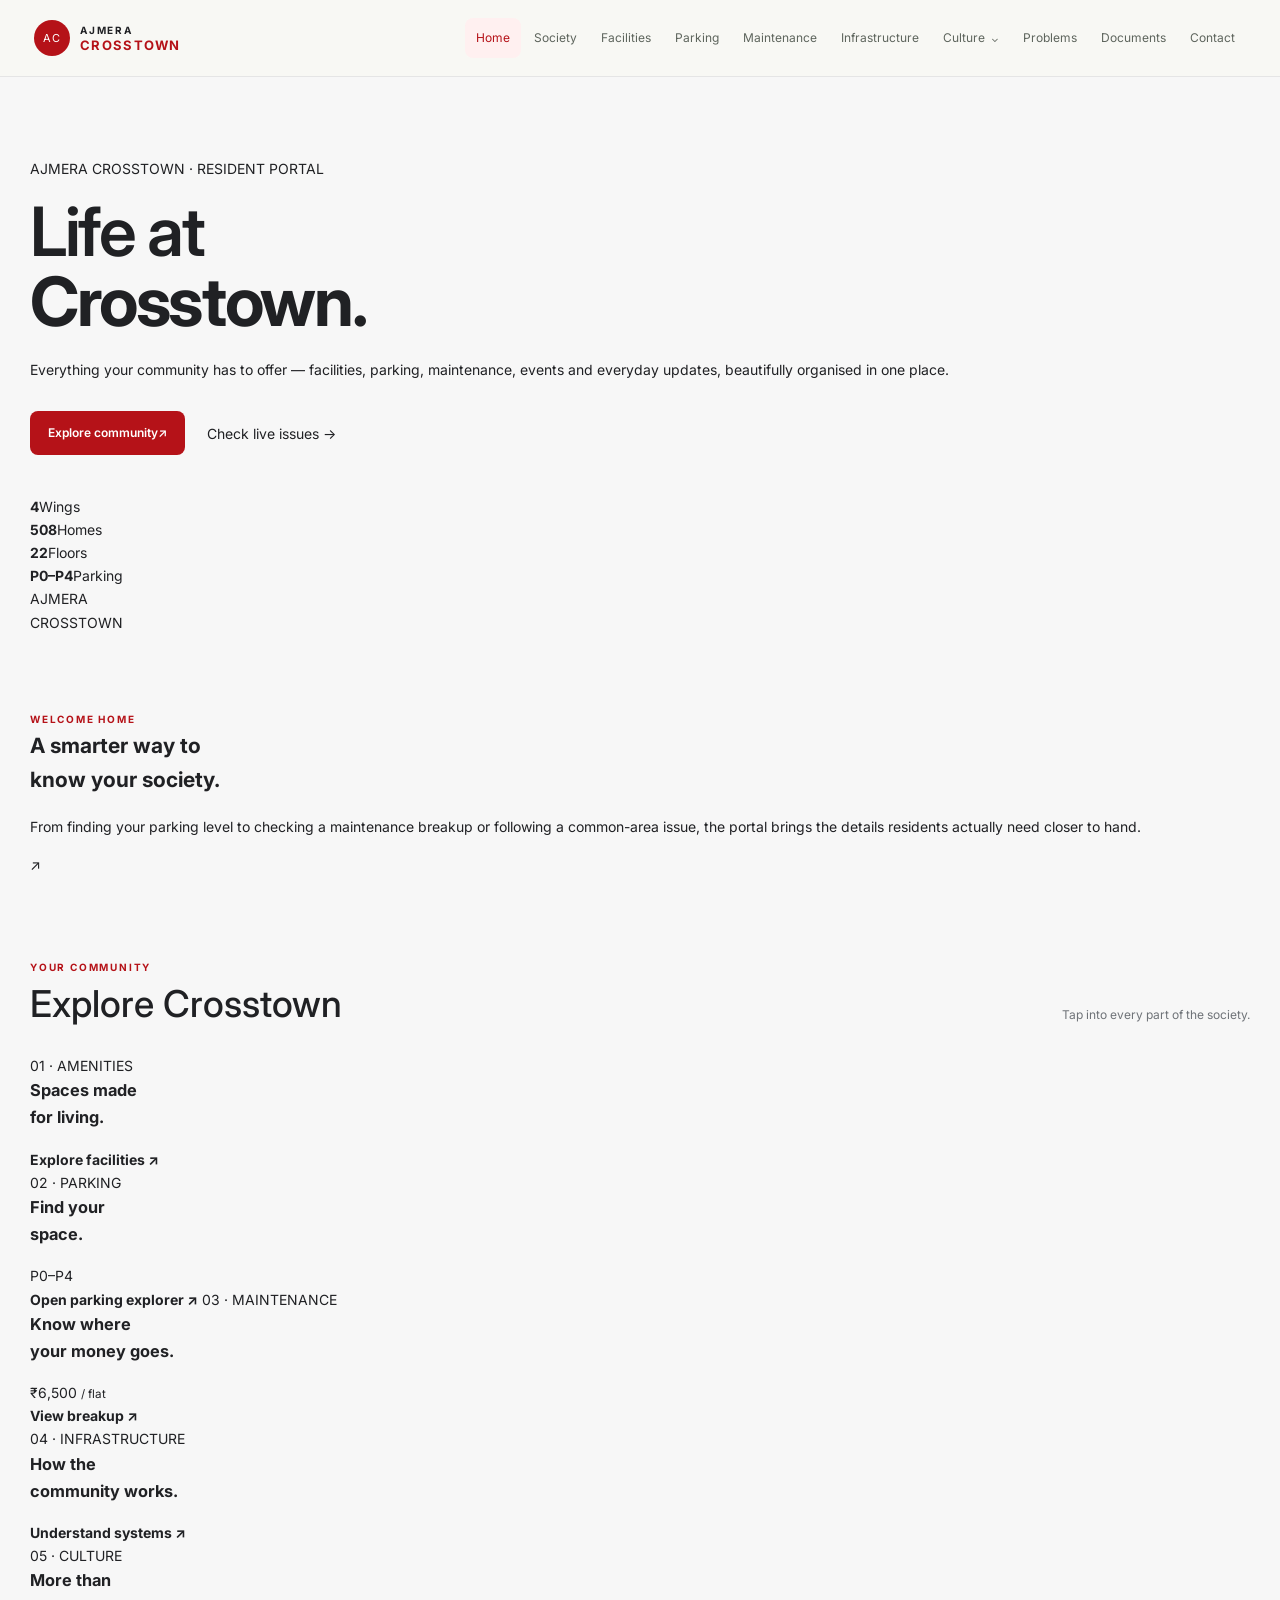
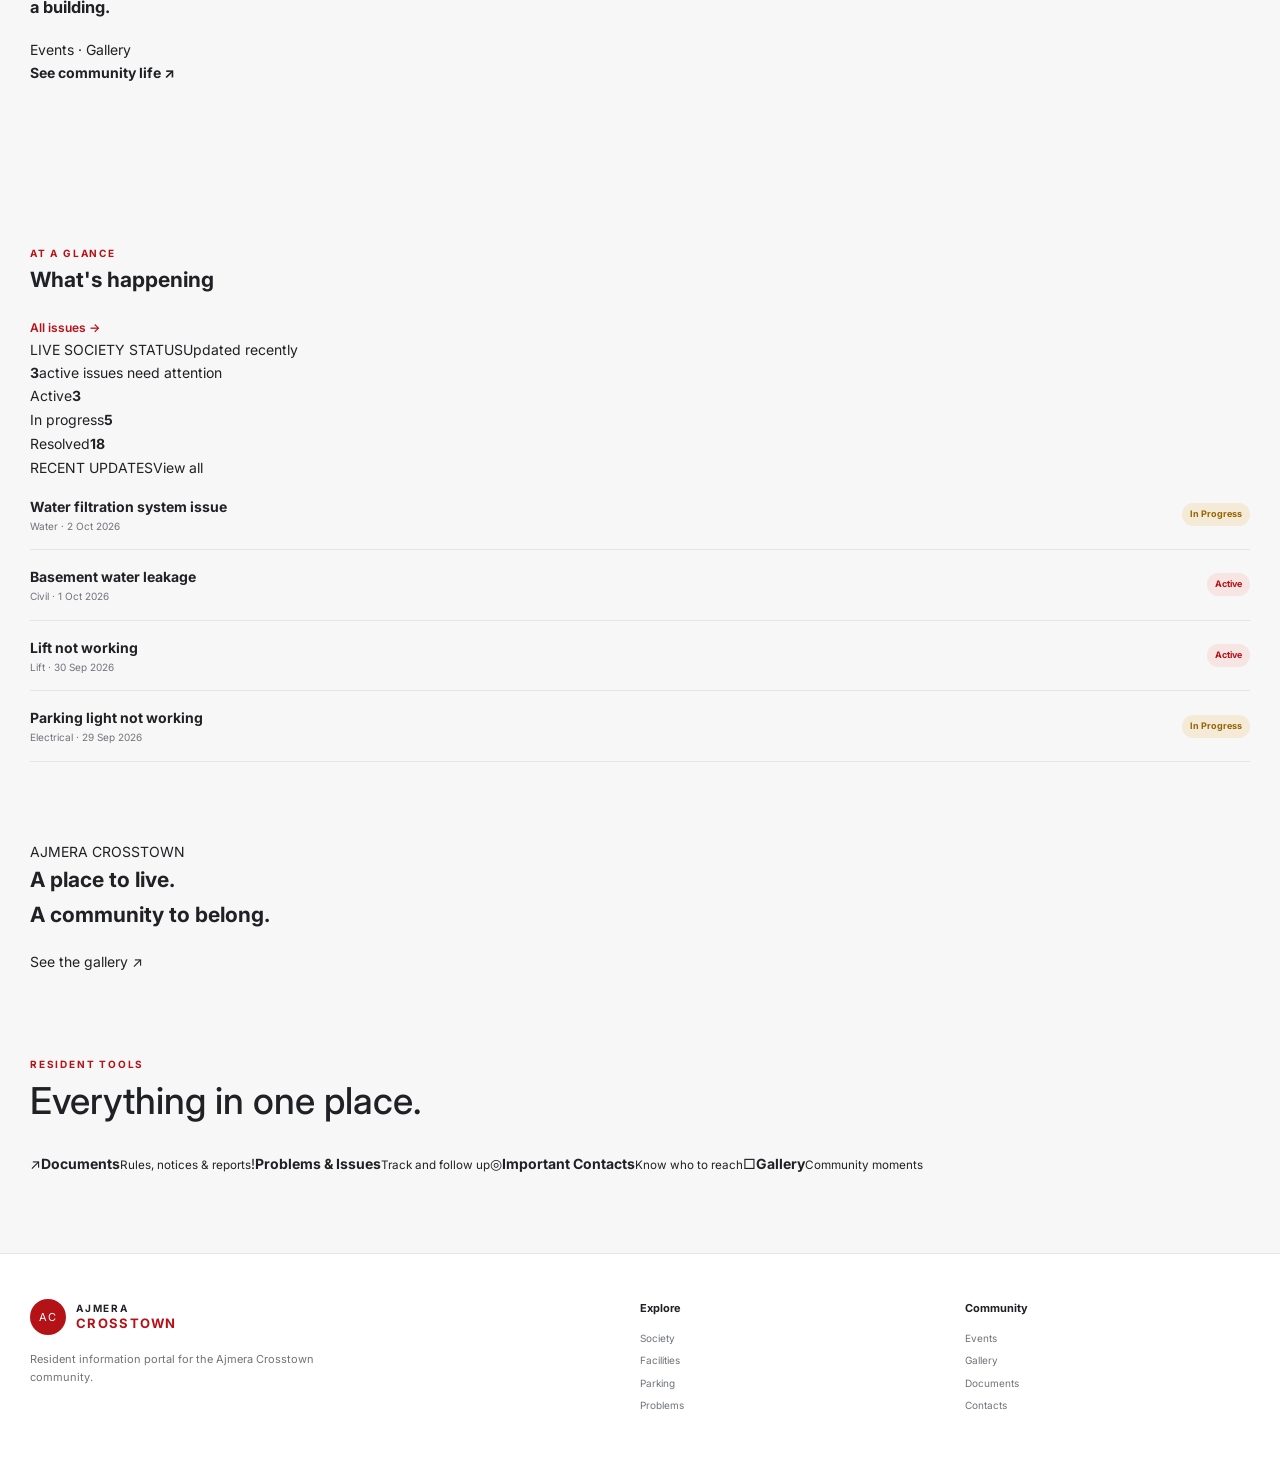
==== commit 08cfaa1c: "design: create premium visual homepage layout" ====
--- a/index.html
+++ b/index.html
@@ -1 +1,19 @@
-<!doctype html><html lang="en"><head><meta charset="utf-8"><meta name="viewport" content="width=device-width,initial-scale=1"><meta name="theme-color" content="#d71920"><meta name="description" content="Ajmera Crosstown resident information portal"><link rel="manifest" href="manifest.webmanifest"><link rel="stylesheet" href="styles.css"><title>Ajmera Crosstown</title></head><body data-page="home"><div id="siteHeader"></div><main><section class="home-hero"><div class="container home-grid"><div><span class="eyebrow">RESIDENT INFORMATION PORTAL</span><h1>Everything about<br><em>your community.</em></h1><p class="hero-copy">A simple, premium resident portal for Ajmera Crosstown — information, facilities, parking, maintenance, events and issues in one place.</p><div class="hero-actions"><a class="primary-btn" href="society.html">Explore society</a><a class="text-btn" href="problems.html">View current issues →</a></div><div class="stats-row"><div><b>4</b><span>Wings</span></div><div><b>508</b><span>Flats</span></div><div><b>P0–P4</b><span>Parking</span></div><div><b>P5</b><span>Podium garden</span></div><div><b>22</b><span>Residential floors</span></div></div></div><div class="hero-visual"><div class="building-silhouette"><i></i><i></i><i></i><i></i></div><span>AJMERA CROSSTOWN</span></div></div></section><section class="section"><div class="container"><div class="section-heading"><div><span class="eyebrow">EXPLORE</span><h2>Quick Links</h2></div><p>Everything residents need, one tap away.</p></div><div class="quick-grid"><a class="quick-tile" href="society.html"><span>01</span><b>Society</b><small>Wings, flats & overview</small>→</a><a class="quick-tile" href="facilities.html"><span>02</span><b>Facilities</b><small>Amenities & common areas</small>→</a><a class="quick-tile" href="parking.html"><span>03</span><b>Parking</b><small>Levels & slot explorer</small>→</a><a class="quick-tile" href="maintenance.html"><span>04</span><b>Maintenance</b><small>Charges & breakup</small>→</a><a class="quick-tile" href="infrastructure.html"><span>05</span><b>Infrastructure</b><small>Water & filtration</small>→</a><a class="quick-tile" href="events.html"><span>06</span><b>Events</b><small>Community activities</small>→</a><a class="quick-tile" href="gallery.html"><span>07</span><b>Gallery</b><small>Society moments</small>→</a><a class="quick-tile" href="documents.html"><span>08</span><b>Documents</b><small>Rules, notices & reports</small>→</a><a class="quick-tile" href="problems.html"><span>09</span><b>Problems</b><small>Track issues & resolution</small>→</a><a class="quick-tile" href="contacts.html"><span>10</span><b>Contacts</b><small>POCs & support</small>→</a></div></div></section><section class="section soft"><div class="container"><div class="section-heading"><div><span class="eyebrow">STAY INFORMED</span><h2>Current updates</h2></div><a class="text-btn" href="problems.html">View all problems →</a></div><div class="update-layout"><div class="issue-summary"><div><b>3</b><span>Active</span></div><div><b>5</b><span>In progress</span></div><div><b>18</b><span>Resolved</span></div></div><div id="homeUpdates" class="update-list"></div></div></div></section><section class="section"><div class="container feature-banner"><div><span class="eyebrow">AJMERA CROSSTOWN</span><h2>Designed for everyday resident needs.</h2><p>Find society information quickly, understand shared infrastructure, explore community life and follow issues through to resolution.</p></div><a class="primary-btn" href="society.html">Discover the society</a></div></section></main><div id="siteFooter"></div><script src="data.js"></script><script src="app.js"></script></body></html>+<!doctype html><html lang="en"><head><meta charset="utf-8"><meta name="viewport" content="width=device-width,initial-scale=1"><meta name="theme-color" content="#d71920"><meta name="description" content="Ajmera Crosstown resident information portal"><link rel="manifest" href="manifest.webmanifest"><link rel="stylesheet" href="styles.css"><title>Ajmera Crosstown · Resident Portal</title></head><body data-page="home"><div id="siteHeader"></div><main>
+<section class="home-hero home-hero-new"><div class="container"><div class="hero-stage"><div class="hero-photo"></div><div class="hero-overlay"></div><div class="hero-content"><span class="hero-kicker"><i></i> AJMERA CROSSTOWN · RESIDENT PORTAL</span><h1>Life at<br><strong>Crosstown.</strong></h1><p>Everything your community has to offer — facilities, parking, maintenance, events and everyday updates, beautifully organised in one place.</p><div class="hero-actions"><a class="primary-btn" href="society.html">Explore community <span>↗</span></a><a class="hero-link" href="problems.html">Check live issues <span>→</span></a></div></div><div class="hero-stats"><div><b>4</b><span>Wings</span></div><div><b>508</b><span>Homes</span></div><div><b>22</b><span>Floors</span></div><div><b>P0–P4</b><span>Parking</span></div></div><div class="hero-caption">AJMERA<br><span>CROSSTOWN</span></div></div></div></section>
+
+<section class="intro-strip"><div class="container intro-grid"><div><span class="eyebrow">WELCOME HOME</span><h2>A smarter way to<br>know your society.</h2></div><p>From finding your parking level to checking a maintenance breakup or following a common-area issue, the portal brings the details residents actually need closer to hand.</p><a class="circle-arrow" href="society.html">↗</a></div></section>
+
+<section class="section services-section"><div class="container"><div class="section-heading"><div><span class="eyebrow">YOUR COMMUNITY</span><h2>Explore Crosstown</h2></div><p>Tap into every part of the society.</p></div><div class="bento-grid">
+<a class="bento bento-large bento-image" href="facilities.html"><div class="bento-bg facilities-bg"></div><div class="bento-shade"></div><div class="bento-content"><span>01 · AMENITIES</span><h3>Spaces made<br>for living.</h3><strong>Explore facilities ↗</strong></div></a>
+<a class="bento bento-red" href="parking.html"><span>02 · PARKING</span><h3>Find your<br>space.</h3><div class="bento-number">P0–P4</div><strong>Open parking explorer ↗</strong></a>
+<a class="bento bento-light" href="maintenance.html"><span>03 · MAINTENANCE</span><h3>Know where<br>your money goes.</h3><div class="mini-price">₹6,500 <small>/ flat</small></div><strong>View breakup ↗</strong></a>
+<a class="bento bento-image bento-wide" href="infrastructure.html"><div class="bento-bg tower-bg"></div><div class="bento-shade"></div><div class="bento-content"><span>04 · INFRASTRUCTURE</span><h3>How the<br>community works.</h3><strong>Understand systems ↗</strong></div></a>
+<a class="bento bento-dark" href="events.html"><span>05 · CULTURE</span><h3>More than<br>a building.</h3><div class="event-chip">Events · Gallery</div><strong>See community life ↗</strong></a>
+</div></div></section>
+
+<section class="section live-section"><div class="container"><div class="live-head"><div><span class="eyebrow">AT A GLANCE</span><h2>What's happening</h2></div><a class="text-btn" href="problems.html">All issues →</a></div><div class="live-grid"><div class="live-card live-card-main"><div class="live-top"><span class="live-dot"></span><span>LIVE SOCIETY STATUS</span><span class="live-time">Updated recently</span></div><div class="live-big"><b>3</b><span>active issues need attention</span></div><div class="live-bars"><div><span>Active</span><i><em style="width:18%"></em></i><b>3</b></div><div><span>In progress</span><i><em style="width:42%"></em></i><b>5</b></div><div><span>Resolved</span><i><em style="width:88%"></em></i><b>18</b></div></div></div><div class="live-card live-updates"><div class="live-card-title"><span>RECENT UPDATES</span><a href="problems.html">View all</a></div><div id="homeUpdates"></div></div></div></div></section>
+
+<section class="visual-break"><div class="visual-break-bg"></div><div class="container"><div class="visual-quote"><span>AJMERA CROSSTOWN</span><h2>A place to live.<br>A community to belong.</h2><a href="gallery.html">See the gallery ↗</a></div></div></section>
+
+<section class="section resident-tools"><div class="container"><div class="section-heading"><div><span class="eyebrow">RESIDENT TOOLS</span><h2>Everything in one place.</h2></div></div><div class="tool-row"><a href="documents.html"><span>↗</span><b>Documents</b><small>Rules, notices & reports</small></a><a href="problems.html"><span>!</span><b>Problems & Issues</b><small>Track and follow up</small></a><a href="contacts.html"><span>◎</span><b>Important Contacts</b><small>Know who to reach</small></a><a href="gallery.html"><span>□</span><b>Gallery</b><small>Community moments</small></a></div></div></section>
+</main><div id="siteFooter"></div><script src="data.js"></script><script src="app.js"></script></body></html>
